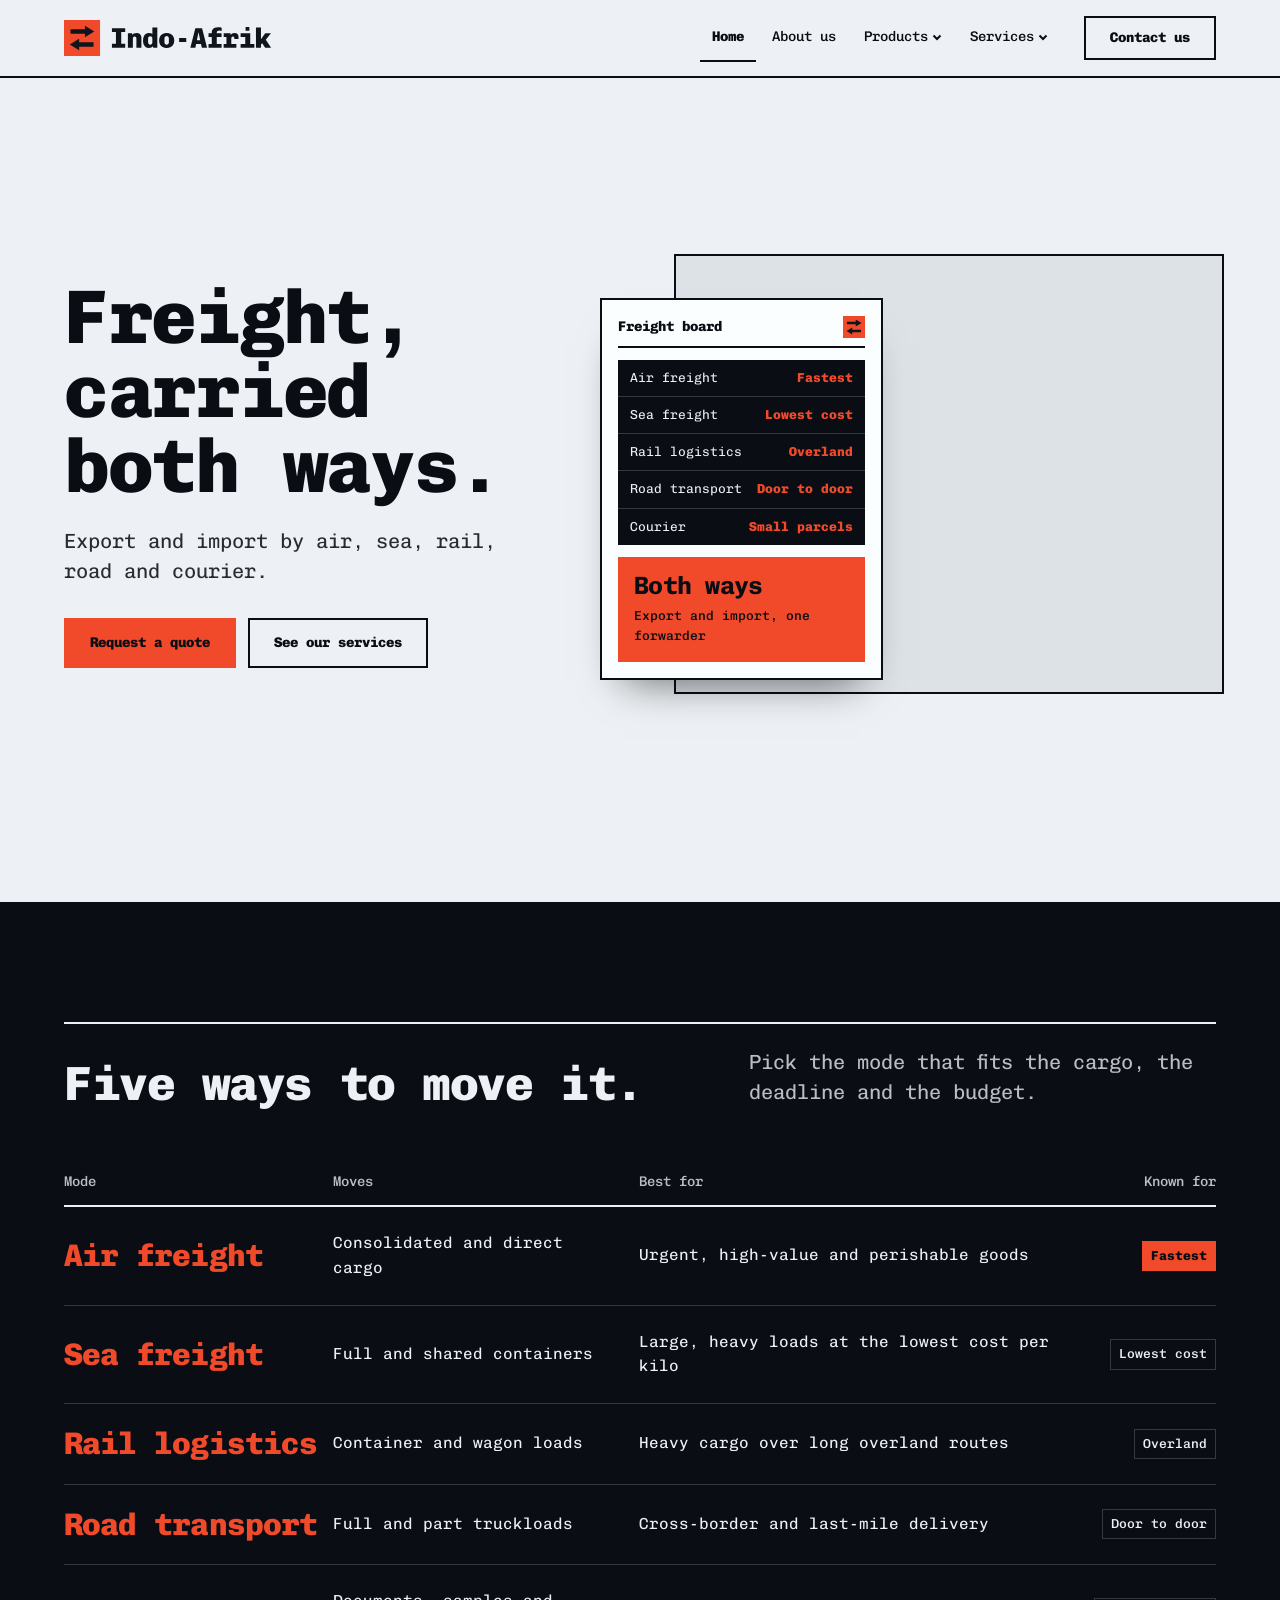
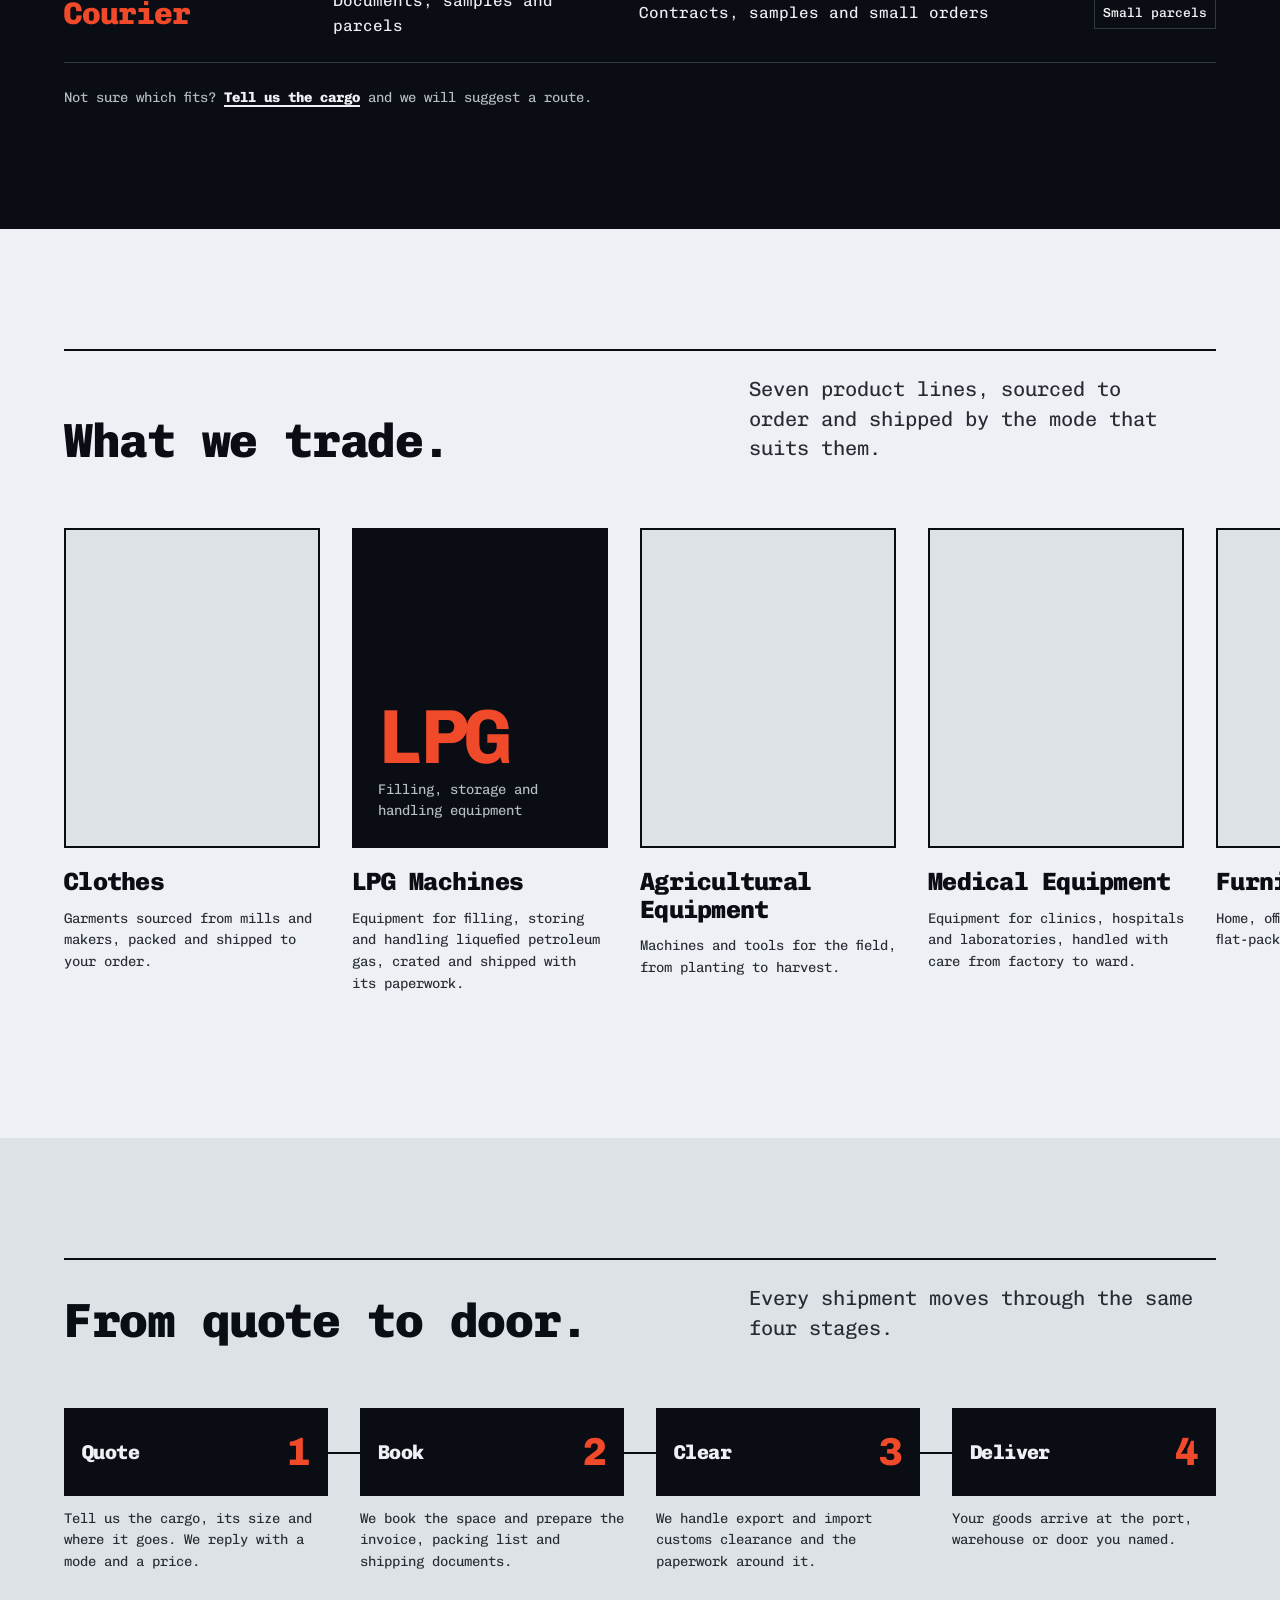
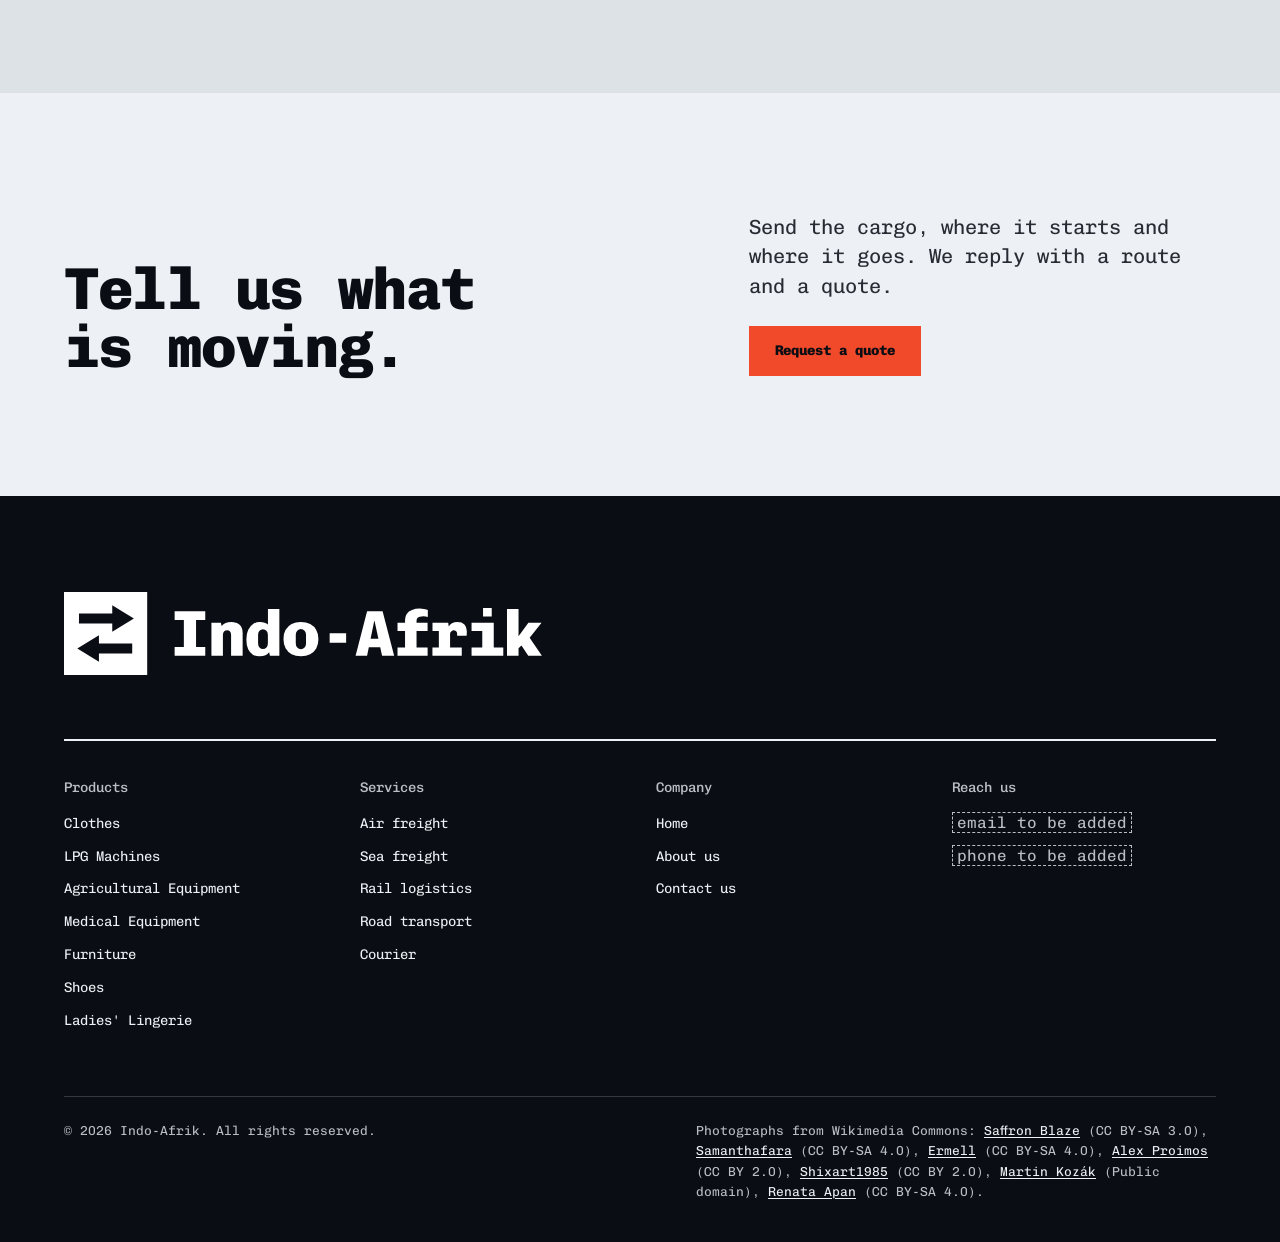
==== index.html @ d50d2adb "Build Indo-Afrik export, import and logistics website and logo set Static five-page site (Home, Abou" ====
<!doctype html>
<html lang="en">
<head>
<meta charset="utf-8">
<meta name="viewport" content="width=device-width, initial-scale=1">
<title>Indo-Afrik | Export, import and freight logistics</title>
<meta name="description" content="Indo-Afrik handles export and import logistics by air, sea, rail, road and courier, and trades clothes, LPG machines, agricultural and medical equipment, furniture, shoes and lingerie.">
<meta name="theme-color" content="#F04A2A">
<meta property="og:title" content="Indo-Afrik | Export, import and freight logistics">
<meta property="og:description" content="Indo-Afrik handles export and import logistics by air, sea, rail, road and courier, and trades clothes, LPG machines, agricultural and medical equipment, furniture, shoes and lingerie.">
<meta property="og:image" content="assets/brand/png/logo-stacked-dark.png">
<link rel="icon" href="favicon.ico" sizes="48x48">
<link rel="icon" href="assets/brand/icon.svg" type="image/svg+xml">
<link rel="apple-touch-icon" href="assets/brand/png/apple-touch-icon.png">
<link rel="manifest" href="site.webmanifest">
<link rel="preconnect" href="https://fonts.googleapis.com">
<link rel="preconnect" href="https://fonts.gstatic.com" crossorigin>
<link href="https://fonts.googleapis.com/css2?family=Chivo+Mono:wght@400;500;800&display=swap" rel="stylesheet">
<link rel="stylesheet" href="assets/css/site.css">
<script>document.documentElement.classList.add('js');</script>
</head>
<body>
<a class="skip" href="#main">Skip to content</a>
<header class="site-header">
  <div class="container">
    <a class="brand" href="index.html" aria-label="Indo-Afrik home"><img src="assets/brand/logo-primary.svg" width="350" height="61" alt="Indo-Afrik"></a>
    <nav class="nav" aria-label="Main">
      <ul class="nav__list">
        <li class="nav__item"><a class="nav__link" href="index.html" aria-current="page">Home</a></li>
        <li class="nav__item"><a class="nav__link" href="about.html">About us</a></li>
        <li class="nav__item"><a class="nav__link" href="products.html">Products<svg class="nav__caret" viewBox="0 0 10 10" aria-hidden="true"><path d="M1.5 3.5 5 7l3.5-3.5" fill="none" stroke="currentColor" stroke-width="2"/></svg></a><ul class="nav__sub" aria-label="Products"><li><a href="products.html#clothes">Clothes</a></li><li><a href="products.html#lpg-machines">LPG Machines</a></li><li><a href="products.html#agricultural-equipment">Agricultural Equipment</a></li><li><a href="products.html#medical-equipment">Medical Equipment</a></li><li><a href="products.html#furniture">Furniture</a></li><li><a href="products.html#shoes">Shoes</a></li><li><a href="products.html#ladies-lingerie">Ladies' Lingerie</a></li></ul></li>
        <li class="nav__item"><a class="nav__link" href="services.html">Services<svg class="nav__caret" viewBox="0 0 10 10" aria-hidden="true"><path d="M1.5 3.5 5 7l3.5-3.5" fill="none" stroke="currentColor" stroke-width="2"/></svg></a><ul class="nav__sub" aria-label="Services"><li><a href="services.html#air-freight">Air freight</a></li><li><a href="services.html#sea-freight">Sea freight</a></li><li><a href="services.html#rail-logistics">Rail logistics</a></li><li><a href="services.html#road-transport">Road transport</a></li><li><a href="services.html#courier">Courier</a></li></ul></li>
      </ul>
      <a class="btn" href="contact.html">Contact us</a>
    </nav>
    <details class="menu">
      <summary>Menu</summary>
      <nav class="menu__panel" aria-label="Main, mobile">
        <ul>
          <li><a href="index.html">Home</a></li>
          <li><a href="about.html">About us</a></li>
          <li><a href="products.html">Products</a><ul><li><a href="products.html#clothes">Clothes</a></li><li><a href="products.html#lpg-machines">LPG Machines</a></li><li><a href="products.html#agricultural-equipment">Agricultural Equipment</a></li><li><a href="products.html#medical-equipment">Medical Equipment</a></li><li><a href="products.html#furniture">Furniture</a></li><li><a href="products.html#shoes">Shoes</a></li><li><a href="products.html#ladies-lingerie">Ladies' Lingerie</a></li></ul></li>
          <li><a href="services.html">Services</a><ul><li><a href="services.html#air-freight">Air freight</a></li><li><a href="services.html#sea-freight">Sea freight</a></li><li><a href="services.html#rail-logistics">Rail logistics</a></li><li><a href="services.html#road-transport">Road transport</a></li><li><a href="services.html#courier">Courier</a></li></ul></li>
        </ul>
        <a class="btn btn--primary" href="contact.html">Contact us</a>
      </nav>
    </details>
  </div>
</header>
<main id="main">
<section class="hero">
  <div class="container hero__grid">
    <div class="hero__text">
      <h1>Freight, carried both ways.</h1>
      <p class="lead">Export and import by air, sea, rail, road and courier.</p>
      <div class="actions"><a class="btn btn--primary" href="contact.html">Request a quote</a><a class="btn" href="services.html">See our services</a></div>
    </div>
    <div class="stage">
      <figure class="frame frame--hero" data-slot="hero" data-alt="brick dock warehouses and moored ships reflected in still water at blue dusk"><img src="https://upload.wikimedia.org/wikipedia/commons/thumb/7/71/Gloucester_Docks_at_Night.jpeg/1280px-Gloucester_Docks_at_Night.jpeg" srcset="https://upload.wikimedia.org/wikipedia/commons/thumb/7/71/Gloucester_Docks_at_Night.jpeg/960px-Gloucester_Docks_at_Night.jpeg 960w, https://upload.wikimedia.org/wikipedia/commons/thumb/7/71/Gloucester_Docks_at_Night.jpeg/1280px-Gloucester_Docks_at_Night.jpeg 1280w, https://upload.wikimedia.org/wikipedia/commons/thumb/7/71/Gloucester_Docks_at_Night.jpeg/1920px-Gloucester_Docks_at_Night.jpeg 1920w" sizes="(min-width: 60rem) 50vw, 100vw" width="4208" height="2243" alt="brick dock warehouses and moored ships reflected in still water at blue dusk" fetchpriority="high" decoding="async"></figure>
      <aside class="board" aria-label="Freight board">
        <div class="board__title"><span>Freight board</span><img src="assets/brand/mark.svg" width="22" height="22" alt=""></div>
        <ul class="board__rows"><li><span>Air freight</span><b>Fastest</b></li><li><span>Sea freight</span><b>Lowest cost</b></li><li><span>Rail logistics</span><b>Overland</b></li><li><span>Road transport</span><b>Door to door</b></li><li><span>Courier</span><b>Small parcels</b></li></ul>
        <div class="board__plate"><strong>Both ways</strong><span>Export and import, one forwarder</span></div>
      </aside>
    </div>
  </div>
</section>

<section class="section band--ink on-ink" aria-labelledby="modes-head">
  <div class="container">
    <div class="head"><h2 id="modes-head">Five ways to move it.</h2><p class="lead">Pick the mode that fits the cargo, the deadline and the budget.</p></div>
    <table class="departures" aria-labelledby="modes-head">
      <thead><tr><th scope="col">Mode</th><th scope="col">Moves</th><th scope="col">Best for</th><th scope="col">Known for</th></tr></thead>
      <tbody><tr><td class="mode"><a href="services.html#air-freight">Air freight</a></td><td>Consolidated and direct cargo</td><td>Urgent, high-value and perishable goods</td><td><span class="tag tag--hot">Fastest</span></td></tr><tr><td class="mode"><a href="services.html#sea-freight">Sea freight</a></td><td>Full and shared containers</td><td>Large, heavy loads at the lowest cost per kilo</td><td><span class="tag">Lowest cost</span></td></tr><tr><td class="mode"><a href="services.html#rail-logistics">Rail logistics</a></td><td>Container and wagon loads</td><td>Heavy cargo over long overland routes</td><td><span class="tag">Overland</span></td></tr><tr><td class="mode"><a href="services.html#road-transport">Road transport</a></td><td>Full and part truckloads</td><td>Cross-border and last-mile delivery</td><td><span class="tag">Door to door</span></td></tr><tr><td class="mode"><a href="services.html#courier">Courier</a></td><td>Documents, samples and parcels</td><td>Contracts, samples and small orders</td><td><span class="tag">Small parcels</span></td></tr></tbody>
    </table>
    <p class="board-note">Not sure which fits? <a class="link" href="contact.html">Tell us the cargo</a> and we will suggest a route.</p>
  </div>
</section>

<section class="section" aria-labelledby="products-head">
  <div class="container">
    <div class="head"><h2 id="products-head">What we trade.</h2><p class="lead">Seven product lines, sourced to order and shipped by the mode that suits them.</p></div>
  </div>
  <div class="rail-wrap"><ul class="rail" tabindex="0" aria-label="Product lines"><li><a class="tile" href="products.html#clothes"><figure class="frame" data-slot="clothes" data-alt="rolls of handwoven striped and checked cotton stacked side by side, close up"><img src="https://upload.wikimedia.org/wikipedia/commons/thumb/6/62/Cloth-roll.jpg/1280px-Cloth-roll.jpg" srcset="https://upload.wikimedia.org/wikipedia/commons/thumb/6/62/Cloth-roll.jpg/960px-Cloth-roll.jpg 960w, https://upload.wikimedia.org/wikipedia/commons/thumb/6/62/Cloth-roll.jpg/1280px-Cloth-roll.jpg 1280w, https://upload.wikimedia.org/wikipedia/commons/thumb/6/62/Cloth-roll.jpg/1920px-Cloth-roll.jpg 1920w" sizes="(min-width: 60rem) 22vw, 78vw" width="4032" height="3024" alt="rolls of handwoven striped and checked cotton stacked side by side, close up" style="object-position: 45% 55%" loading="lazy" decoding="async"></figure><h3>Clothes</h3><p>Garments sourced from mills and makers, packed and shipped to your order.</p></a></li><li><a class="tile" href="products.html#lpg-machines"><figure class="frame"><div class="sign"><b>LPG</b><span>Filling, storage and handling equipment</span></div></figure><h3>LPG Machines</h3><p>Equipment for filling, storing and handling liquefied petroleum gas, crated and shipped with its paperwork.</p></a></li><li><a class="tile" href="products.html#agricultural-equipment"><figure class="frame" data-slot="agri" data-alt="combine harvester unloading grain into a tractor trailer in a cloud of dust"><img src="https://upload.wikimedia.org/wikipedia/commons/thumb/b/b7/Fr%C3%A4nkische_Schweiz_Getreideernte-20210821-RM-154445.jpg/1280px-Fr%C3%A4nkische_Schweiz_Getreideernte-20210821-RM-154445.jpg" srcset="https://upload.wikimedia.org/wikipedia/commons/thumb/b/b7/Fr%C3%A4nkische_Schweiz_Getreideernte-20210821-RM-154445.jpg/960px-Fr%C3%A4nkische_Schweiz_Getreideernte-20210821-RM-154445.jpg 960w, https://upload.wikimedia.org/wikipedia/commons/thumb/b/b7/Fr%C3%A4nkische_Schweiz_Getreideernte-20210821-RM-154445.jpg/1280px-Fr%C3%A4nkische_Schweiz_Getreideernte-20210821-RM-154445.jpg 1280w, https://upload.wikimedia.org/wikipedia/commons/thumb/b/b7/Fr%C3%A4nkische_Schweiz_Getreideernte-20210821-RM-154445.jpg/1920px-Fr%C3%A4nkische_Schweiz_Getreideernte-20210821-RM-154445.jpg 1920w" sizes="(min-width: 60rem) 22vw, 78vw" width="5184" height="3888" alt="combine harvester unloading grain into a tractor trailer in a cloud of dust" style="object-position: 55% 55%" loading="lazy" decoding="async"></figure><h3>Agricultural Equipment</h3><p>Machines and tools for the field, from planting to harvest.</p></a></li><li><a class="tile" href="products.html#medical-equipment"><figure class="frame" data-slot="medical" data-alt="a doctor&#x27;s hands in a white coat folding a stethoscope in front of the chest"><img src="https://upload.wikimedia.org/wikipedia/commons/thumb/7/75/The_Stethoscope%2C_Peru.jpg/1280px-The_Stethoscope%2C_Peru.jpg" srcset="https://upload.wikimedia.org/wikipedia/commons/thumb/7/75/The_Stethoscope%2C_Peru.jpg/960px-The_Stethoscope%2C_Peru.jpg 960w, https://upload.wikimedia.org/wikipedia/commons/thumb/7/75/The_Stethoscope%2C_Peru.jpg/1280px-The_Stethoscope%2C_Peru.jpg 1280w, https://upload.wikimedia.org/wikipedia/commons/thumb/7/75/The_Stethoscope%2C_Peru.jpg/1920px-The_Stethoscope%2C_Peru.jpg 1920w" sizes="(min-width: 60rem) 22vw, 78vw" width="4113" height="2742" alt="a doctor&#x27;s hands in a white coat folding a stethoscope in front of the chest" loading="lazy" decoding="async"></figure><h3>Medical Equipment</h3><p>Equipment for clinics, hospitals and laboratories, handled with care from factory to ward.</p></a></li><li><a class="tile" href="products.html#furniture"><figure class="frame" data-slot="furniture" data-alt="wooden chairs mid restoration stacked on benches in a furniture workshop"><img src="https://upload.wikimedia.org/wikipedia/commons/thumb/a/ab/Wooden_chairs_in_workshop_awaiting_restoration_and_repair_in_a_rustic_setting.jpg/1280px-Wooden_chairs_in_workshop_awaiting_restoration_and_repair_in_a_rustic_setting.jpg" srcset="https://upload.wikimedia.org/wikipedia/commons/thumb/a/ab/Wooden_chairs_in_workshop_awaiting_restoration_and_repair_in_a_rustic_setting.jpg/960px-Wooden_chairs_in_workshop_awaiting_restoration_and_repair_in_a_rustic_setting.jpg 960w, https://upload.wikimedia.org/wikipedia/commons/thumb/a/ab/Wooden_chairs_in_workshop_awaiting_restoration_and_repair_in_a_rustic_setting.jpg/1280px-Wooden_chairs_in_workshop_awaiting_restoration_and_repair_in_a_rustic_setting.jpg 1280w, https://upload.wikimedia.org/wikipedia/commons/thumb/a/ab/Wooden_chairs_in_workshop_awaiting_restoration_and_repair_in_a_rustic_setting.jpg/1920px-Wooden_chairs_in_workshop_awaiting_restoration_and_repair_in_a_rustic_setting.jpg 1920w" sizes="(min-width: 60rem) 22vw, 78vw" width="4016" height="6016" alt="wooden chairs mid restoration stacked on benches in a furniture workshop" loading="lazy" decoding="async"></figure><h3>Furniture</h3><p>Home, office and hotel furniture, flat-packed or fully assembled.</p></a></li><li><a class="tile" href="products.html#shoes"><figure class="frame" data-slot="shoes" data-alt="a pair of black leather lace up shoes on white"><img src="https://upload.wikimedia.org/wikipedia/commons/thumb/d/d3/Mens%27_ballroom_shoes%2C_Eurodance_CZ.jpg/1280px-Mens%27_ballroom_shoes%2C_Eurodance_CZ.jpg" srcset="https://upload.wikimedia.org/wikipedia/commons/thumb/d/d3/Mens%27_ballroom_shoes%2C_Eurodance_CZ.jpg/960px-Mens%27_ballroom_shoes%2C_Eurodance_CZ.jpg 960w, https://upload.wikimedia.org/wikipedia/commons/thumb/d/d3/Mens%27_ballroom_shoes%2C_Eurodance_CZ.jpg/1280px-Mens%27_ballroom_shoes%2C_Eurodance_CZ.jpg 1280w, https://upload.wikimedia.org/wikipedia/commons/thumb/d/d3/Mens%27_ballroom_shoes%2C_Eurodance_CZ.jpg/1920px-Mens%27_ballroom_shoes%2C_Eurodance_CZ.jpg 1920w" sizes="(min-width: 60rem) 22vw, 78vw" width="3070" height="2046" alt="a pair of black leather lace up shoes on white" loading="lazy" decoding="async"></figure><h3>Shoes</h3><p>Footwear for every season, in bulk runs and mixed sizes.</p></a></li><li><a class="tile" href="products.html#ladies-lingerie"><figure class="frame" data-slot="lingerie" data-alt="elderly hands working bobbins over a lace pillow, close up"><img src="https://upload.wikimedia.org/wikipedia/commons/thumb/b/b5/Working_hands._Bizzilla%2C_or_traditional_maltese_lace-making.jpg/1280px-Working_hands._Bizzilla%2C_or_traditional_maltese_lace-making.jpg" srcset="https://upload.wikimedia.org/wikipedia/commons/thumb/b/b5/Working_hands._Bizzilla%2C_or_traditional_maltese_lace-making.jpg/960px-Working_hands._Bizzilla%2C_or_traditional_maltese_lace-making.jpg 960w, https://upload.wikimedia.org/wikipedia/commons/thumb/b/b5/Working_hands._Bizzilla%2C_or_traditional_maltese_lace-making.jpg/1280px-Working_hands._Bizzilla%2C_or_traditional_maltese_lace-making.jpg 1280w, https://upload.wikimedia.org/wikipedia/commons/thumb/b/b5/Working_hands._Bizzilla%2C_or_traditional_maltese_lace-making.jpg/1920px-Working_hands._Bizzilla%2C_or_traditional_maltese_lace-making.jpg 1920w" sizes="(min-width: 60rem) 22vw, 78vw" width="2640" height="2793" alt="elderly hands working bobbins over a lace pillow, close up" loading="lazy" decoding="async"></figure><h3>Ladies' Lingerie</h3><p>Intimate wear and nightwear, packed to keep every piece clean and in shape.</p></a></li></ul></div>
</section>

<section class="section band--paper-2" aria-labelledby="route-head">
  <div class="container">
    <div class="head"><h2 id="route-head">From quote to door.</h2><p class="lead">Every shipment moves through the same four stages.</p></div>
    <ol class="route">
      <li><div class="plate"><h3>Quote</h3></div><p>Tell us the cargo, its size and where it goes. We reply with a mode and a price.</p></li>
      <li><div class="plate"><h3>Book</h3></div><p>We book the space and prepare the invoice, packing list and shipping documents.</p></li>
      <li><div class="plate"><h3>Clear</h3></div><p>We handle export and import customs clearance and the paperwork around it.</p></li>
      <li><div class="plate"><h3>Deliver</h3></div><p>Your goods arrive at the port, warehouse or door you named.</p></li>
    </ol>
  </div>
</section>

<section class="section" aria-labelledby="close-head">
  <div class="container close">
    <h2 id="close-head">Tell us what is moving.</h2>
    <div class="close__side">
      <p class="lead">Send the cargo, where it starts and where it goes. We reply with a route and a quote.</p>
      <div class="actions"><a class="btn btn--primary" href="contact.html">Request a quote</a></div>
    </div>
  </div>
</section>
</main>
<footer class="site-footer on-ink">
  <div class="container">
    <a class="mast" href="index.html" aria-label="Indo-Afrik home"><img src="assets/brand/logo-mono-white.svg" width="350" height="61" alt="Indo-Afrik"></a>
    <div class="footer__grid">
      <div><h2>Products</h2><ul><li><a href="products.html#clothes">Clothes</a></li><li><a href="products.html#lpg-machines">LPG Machines</a></li><li><a href="products.html#agricultural-equipment">Agricultural Equipment</a></li><li><a href="products.html#medical-equipment">Medical Equipment</a></li><li><a href="products.html#furniture">Furniture</a></li><li><a href="products.html#shoes">Shoes</a></li><li><a href="products.html#ladies-lingerie">Ladies' Lingerie</a></li></ul></div>
      <div><h2>Services</h2><ul><li><a href="services.html#air-freight">Air freight</a></li><li><a href="services.html#sea-freight">Sea freight</a></li><li><a href="services.html#rail-logistics">Rail logistics</a></li><li><a href="services.html#road-transport">Road transport</a></li><li><a href="services.html#courier">Courier</a></li></ul></div>
      <div><h2>Company</h2><ul><li><a href="index.html">Home</a></li><li><a href="about.html">About us</a></li><li><a href="contact.html">Contact us</a></li></ul></div>
      <div><h2>Reach us</h2><ul><li><span class="fill" data-fill="email">email to be added</span></li><li><span class="fill" data-fill="phone">phone to be added</span></li></ul></div>
    </div>
    <div class="footer__legal">
      <p>&copy; <span data-year>2026</span> Indo-Afrik. All rights reserved.</p>
      <p>Photographs from Wikimedia Commons: <a href="https://commons.wikimedia.org/wiki/File:Gloucester_Docks_at_Night.jpeg">Saffron Blaze</a> (CC BY-SA 3.0), <a href="https://commons.wikimedia.org/wiki/File:Cloth-roll.jpg">Samanthafara</a> (CC BY-SA 4.0), <a href="https://commons.wikimedia.org/wiki/File:Fr%C3%A4nkische_Schweiz_Getreideernte-20210821-RM-154445.jpg">Ermell</a> (CC BY-SA 4.0), <a href="https://commons.wikimedia.org/wiki/File:The_Stethoscope,_Peru.jpg">Alex Proimos</a> (CC BY 2.0), <a href="https://commons.wikimedia.org/wiki/File:Wooden_chairs_in_workshop_awaiting_restoration_and_repair_in_a_rustic_setting.jpg">Shixart1985</a> (CC BY 2.0), <a href="https://commons.wikimedia.org/wiki/File:Mens%27_ballroom_shoes,_Eurodance_CZ.jpg">Martin Kozák</a> (Public domain), <a href="https://commons.wikimedia.org/wiki/File:Working_hands._Bizzilla,_or_traditional_maltese_lace-making.jpg">Renata Apan</a> (CC BY-SA 4.0).</p>
    </div>
  </div>
</footer>
<script src="assets/js/site.js" defer></script>
</body>
</html>
---- assets/css/site.css ----
/* Hallmark · shape: Catalogue over a Departure Board · genre: modern-minimal · theme: Wayfind (deal: manual, by fit: logistics, signage, departures) · job: hire (request a freight quote) · draw: manual
 * hero: Stage · nav: edge-aligned, the wordmark and four destinations with a filled Contact us · footer: mast, the white wordmark over the sitemap · imagery: photographs (library stand-ins) · signature: the freight board, five modes set like a departure board · wayfind: platform, cobalt swapped for brand orange #F04A2A
 * axes: light/mono/warm-signal · posture: committed · contrast: pass · fold: pass · v2.0.0 */
/* Hallmark · pre-emit critique: P3 H3 E2 S3 R3 V3 · weakest: E, no real figures or photographs yet; the board carries the page on facts the brief gives (the five modes, the seven product lines) and every photo is a slot the client's own replaces */
/* Hallmark · waive 64: mono is the material, Wayfind sets every glyph in Chivo Mono */
@import url("./tokens.css");
@import url("./base.css");

body { font-variant-numeric: tabular-nums; }
h1 { font-size: min(var(--text-display), 4.75rem); line-height: 0.98; }
h2, h3 { line-height: 0.98; }
h3 { line-height: 1.1; }
small, figcaption { font-size: var(--text-sm); font-weight: 500; color: var(--color-muted); }
main { display: block; }

/* skip link */
.skip { position: absolute; left: var(--space-md); top: calc(-1 * var(--space-3xl)); z-index: var(--z-toast); padding: var(--space-xs) var(--space-md); background: var(--color-ink); color: var(--color-paper); font-weight: 800; }
.skip:focus-visible { top: var(--space-md); }

/* buttons: square, 2px borders, Chivo Mono 800 */
.btn { display: inline-flex; align-items: center; justify-content: center; gap: var(--space-xs); min-height: 50px; padding: 0 var(--space-lg); border: var(--rule-bar) solid var(--color-ink); border-radius: 0; background: transparent; color: var(--color-ink); font: 800 var(--text-sm)/1 var(--font-body); white-space: nowrap; text-decoration: none; cursor: pointer; transition: background-color var(--dur-micro) steps(1), color var(--dur-micro) steps(1), transform var(--dur-micro) var(--ease-out); }
.btn:hover { background: var(--color-ink); color: var(--color-paper); }
.btn:active { transform: translateY(1px); }
.btn:focus-visible { outline: 2px solid var(--color-focus); outline-offset: 2px; }
.btn:disabled, .btn[aria-disabled="true"] { opacity: 0.55; cursor: not-allowed; transform: none; }
.btn[aria-busy="true"] { cursor: progress; }
.btn--primary { background: var(--color-accent); border-color: var(--color-accent); color: var(--color-accent-ink); }
.btn--primary:hover { background: var(--color-accent-hover); border-color: var(--color-accent-hover); color: var(--color-accent-ink); }
.on-ink .btn { border-color: var(--color-paper); color: var(--color-paper); }
.on-ink .btn:hover { background: var(--color-paper); color: var(--color-ink); }
.on-ink .btn--primary { border-color: var(--color-accent); color: var(--color-accent-ink); }
.on-ink .btn--primary:hover { background: var(--color-accent-hover); border-color: var(--color-accent-hover); color: var(--color-accent-ink); }
.on-ink { --color-focus: var(--color-accent); }
.actions { display: flex; flex-wrap: wrap; gap: var(--space-sm); }

/* text links */
.link { font-weight: 800; color: var(--color-ink); text-decoration: underline; text-decoration-thickness: 2px; text-underline-offset: 0.22em; transition: color var(--dur-micro) steps(1); }
.link:hover { color: var(--color-accent-text); }
.on-ink .link { color: var(--color-paper); }
.on-ink .link:hover { color: var(--color-accent); }

/* a fact the brief did not give */
.fill { padding: 0 0.25em; border: 1px dashed var(--color-muted); color: var(--color-muted); -webkit-box-decoration-break: clone; box-decoration-break: clone; }

/* ---------- header ---------- */
.site-header { position: sticky; top: 0; z-index: var(--z-sticky-nav); background: var(--color-paper); border-bottom: var(--rule-bar) solid var(--color-ink); }
.site-header .container { display: flex; align-items: center; justify-content: space-between; gap: var(--space-lg); min-height: 76px; }
.brand { display: inline-flex; flex-shrink: 0; }
.brand img { height: 36px; width: auto; }
.nav { display: flex; align-items: center; gap: var(--space-lg); }
.nav__list { display: flex; align-items: stretch; gap: var(--space-2xs); margin: 0; padding: 0; list-style: none; }
.nav__item { position: relative; display: flex; }
.nav__link { display: inline-flex; align-items: center; gap: var(--space-2xs); padding: var(--space-sm) var(--space-sm); font-size: var(--text-sm); font-weight: 500; text-decoration: none; border-bottom: var(--rule-bar) solid transparent; transition: border-color var(--dur-micro) steps(1); }
.nav__link:hover, .nav__link[aria-current="page"] { border-bottom-color: var(--color-ink); }
.nav__link[aria-current="page"] { font-weight: 800; }
.nav__caret { width: 10px; height: 10px; }
.nav__sub { position: absolute; top: 100%; left: 0; z-index: var(--z-dropdown); min-width: 17rem; margin: 0; padding: var(--space-xs) 0; list-style: none; background: var(--color-paper-3); border: var(--rule-bar) solid var(--color-ink); box-shadow: var(--shadow-card); opacity: 0; visibility: hidden; transform: translateY(4px); transition: opacity var(--dur-micro) steps(1), visibility var(--dur-micro) steps(1), transform var(--dur-micro) steps(1); }
.nav__item:hover > .nav__sub, .nav__item:focus-within > .nav__sub { opacity: 1; visibility: visible; transform: none; }
.nav__sub a { display: block; padding: var(--space-xs) var(--space-md); font-size: var(--text-sm); text-decoration: none; }
.nav__sub a:hover { background: var(--color-ink); color: var(--color-paper); }
.nav__sub a:focus-visible { outline-offset: -2px; }
.nav .btn { min-height: 44px; }

.menu { display: none; }
.menu > summary { list-style: none; display: inline-flex; align-items: center; min-height: 44px; padding: 0 var(--space-md); border: var(--rule-bar) solid var(--color-ink); font-weight: 800; font-size: var(--text-sm); cursor: pointer; }
.menu > summary::-webkit-details-marker { display: none; }
.menu[open] > summary { background: var(--color-ink); color: var(--color-paper); }
.menu > summary:focus-visible { outline: 2px solid var(--color-focus); outline-offset: 2px; }
.menu__panel { position: absolute; left: 0; right: 0; top: 100%; max-height: calc(100dvh - 76px); overflow-y: auto; background: var(--color-paper); border-bottom: var(--rule-bar) solid var(--color-ink); padding: var(--space-md) var(--gutter) var(--space-xl); }
.menu__panel ul { margin: 0; padding: 0; list-style: none; }
.menu__panel > ul > li { border-bottom: var(--rule-hair) solid var(--color-rule); }
.menu__panel a { display: block; padding: var(--space-sm) 0; text-decoration: none; font-weight: 800; }
.menu__panel li li a { padding: var(--space-2xs) 0 var(--space-2xs) var(--space-md); font-weight: 400; font-size: var(--text-sm); }
.menu__panel li ul { padding-bottom: var(--space-sm); }
.menu__panel .btn { margin-top: var(--space-lg); width: 100%; }

@media (max-width: 66rem) {
  .nav { display: none; }
  .menu { display: block; }
}

/* ---------- sections ---------- */
.section { padding-block: var(--section-gap-s); }
.section--tight { padding-block: var(--space-3xl); }
.band--ink { background: var(--color-ink); color: var(--color-paper); }
.band--paper-2 { background: var(--color-paper-2); }
.head { display: grid; grid-template-columns: minmax(0, 7fr) minmax(0, 5fr); gap: var(--space-md) var(--gap-columns); align-items: end; margin-bottom: var(--space-2xl); padding-top: var(--space-lg); border-top: var(--rule-bar) solid currentColor; }
.head .lead { color: var(--color-ink-2); }
.on-ink .head .lead { color: var(--color-rule); }
@media (max-width: 60rem) { .head { grid-template-columns: minmax(0, 1fr); } }

/* ---------- hero (Stage) ---------- */
.hero { padding-block: var(--space-2xl) var(--space-3xl); }
.hero__grid { display: grid; grid-template-columns: minmax(0, 5fr) minmax(0, 7fr); gap: var(--space-3xl); align-items: center; min-height: calc(100dvh - 76px - var(--space-2xl) - var(--space-3xl)); }
.hero__text { display: grid; gap: var(--space-lg); }
.hero__text .lead { color: var(--color-ink-2); }
.hero__text .actions { margin-top: var(--space-xs); }
.stage { position: relative; padding-left: 12%; }
.frame { position: relative; margin: 0; border: var(--rule-bar) solid var(--color-ink); background: var(--color-paper-2); }
.frame--hero { aspect-ratio: 5 / 4; min-height: 440px; }
.board { position: absolute; left: 0; top: 10%; z-index: var(--z-raised); width: min(19rem, 46%); padding: var(--space-md); background: var(--color-paper-3); border: var(--rule-bar) solid var(--color-ink); box-shadow: var(--shadow-card); }
.board__title { display: flex; justify-content: space-between; align-items: center; padding-bottom: var(--space-xs); border-bottom: var(--rule-bar) solid var(--color-ink); font-weight: 800; font-size: var(--text-sm); }
.board__rows { margin: var(--space-sm) 0 0; padding: 0; list-style: none; background: var(--color-ink); color: var(--color-paper); }
.board__rows li { display: flex; justify-content: space-between; gap: var(--space-sm); padding: var(--space-xs) var(--space-sm); border-bottom: var(--rule-hair) solid var(--color-ink-rule); font-size: var(--text-xs); }
.board__rows li:last-child { border-bottom: 0; }
.board__rows b { font-weight: 800; color: var(--color-accent-2); }
.board__plate { display: block; margin-top: var(--space-sm); padding: var(--space-md); background: var(--color-accent); color: var(--color-accent-ink); text-decoration: none; }
.board__plate strong { display: block; font-size: var(--text-xl); line-height: 1; letter-spacing: var(--tracking-display); }
.board__plate span { display: block; margin-top: var(--space-xs); font-size: var(--text-xs); font-weight: 500; }
.board__plate:hover { background: var(--color-accent-hover); }
@media (max-width: 60rem) {
  .hero__grid { grid-template-columns: minmax(0, 1fr); gap: var(--space-xl); min-height: 0; }
  .stage { padding-left: 0; }
  .frame--hero { min-height: 0; aspect-ratio: 4 / 3; }
  .board { position: relative; top: auto; width: auto; margin-top: calc(-1 * var(--space-2xl)); margin-inline: var(--space-md); }
}

/* ---------- banner hero for inner pages ---------- */
.banner { padding-block: var(--space-3xl) var(--space-2xl); border-bottom: var(--rule-bar) solid var(--color-ink); }
.banner__grid { display: grid; grid-template-columns: minmax(0, 7fr) minmax(0, 5fr); gap: var(--space-lg) var(--gap-columns); align-items: end; }
.banner .lead { color: var(--color-ink-2); }
.crumbs { margin: 0 0 var(--space-lg); padding: 0; list-style: none; display: flex; gap: var(--space-xs); font-size: var(--text-sm); color: var(--color-muted); }
.crumbs li + li::before { content: "/"; margin-right: var(--space-xs); }
@media (max-width: 60rem) { .banner__grid { grid-template-columns: minmax(0, 1fr); } }

/* chooser: square cells joined edge to edge */
.cells { display: flex; flex-wrap: wrap; margin: var(--space-xl) 0 0; padding: 0; list-style: none; }
.cells li { margin: 0 -2px -2px 0; }
.cells a { display: inline-flex; align-items: center; min-height: 48px; padding: 0 var(--space-md); border: var(--rule-bar) solid var(--color-ink); background: var(--color-paper-3); font-size: var(--text-sm); font-weight: 500; text-decoration: none; transition: background-color var(--dur-micro) steps(1), color var(--dur-micro) steps(1); }
.cells a:hover { background: var(--color-ink); color: var(--color-paper); }
.cells a:focus-visible { position: relative; z-index: var(--z-raised); }

/* ---------- departure board table ---------- */
.departures { width: 100%; border-collapse: collapse; }
.departures th { padding: 0 var(--space-md) var(--space-sm) 0; text-align: left; font-size: var(--text-sm); font-weight: 500; color: var(--color-rule); border-bottom: var(--rule-bar) solid var(--color-paper); }
.departures td { padding: var(--space-lg) var(--space-md) var(--space-lg) 0; border-bottom: var(--rule-hair) solid var(--color-ink-rule); vertical-align: middle; }
.departures .mode { font-size: var(--text-2xl); font-weight: 800; line-height: 1; letter-spacing: var(--tracking-display); color: var(--color-accent-2); white-space: nowrap; }
.departures .mode a { text-decoration: none; }
.departures .mode a:hover { text-decoration: underline; text-decoration-thickness: 2px; }
.departures td:last-child, .departures th:last-child { text-align: right; padding-right: 0; }
.departures .tag { display: inline-block; padding: var(--space-2xs) var(--space-xs); border: var(--rule-hair) solid var(--color-ink-rule); font-size: var(--text-xs); font-weight: 500; white-space: nowrap; }
.departures .tag--hot { background: var(--color-accent); border-color: var(--color-accent); color: var(--color-accent-ink); font-weight: 800; }
.board-note { margin-top: var(--space-lg); font-size: var(--text-sm); color: var(--color-rule); }
@media (max-width: 48rem) {
  .departures thead { position: absolute; width: 1px; height: 1px; overflow: hidden; clip-path: inset(50%); }
  .departures tr { display: grid; grid-template-columns: minmax(0, 1fr) auto; gap: var(--space-xs) var(--space-md); padding: var(--space-lg) 0; border-bottom: var(--rule-hair) solid var(--color-ink-rule); }
  .departures td { padding: 0; border: 0; }
  .departures td:nth-child(2), .departures td:nth-child(3) { grid-column: 1 / -1; }
  .departures td:last-child { grid-row: 1; grid-column: 2; }
  .departures .mode { font-size: var(--text-xl); }
}

/* ---------- product rail ---------- */
.rail { display: grid; grid-auto-flow: column; grid-auto-columns: minmax(16rem, 22%); gap: var(--gap-columns); margin: 0; padding: 0 0 var(--space-lg); list-style: none; overflow-x: auto; scroll-snap-type: x mandatory; scroll-padding-inline: var(--gutter); overscroll-behavior-x: contain; scrollbar-color: var(--color-ink) var(--color-paper-2); }
.rail > li { scroll-snap-align: start; }
.rail:focus-visible { outline: 2px solid var(--color-focus); outline-offset: 4px; }
.rail-wrap { max-width: var(--container); margin-inline: auto; padding-left: var(--gutter); }
.tile { display: grid; gap: var(--space-sm); text-decoration: none; }
.tile .frame { aspect-ratio: 4 / 5; }
.tile h3 { margin-top: var(--space-xs); font-size: var(--text-xl); }
.tile p { font-size: var(--text-sm); color: var(--color-ink-2); }
.tile:hover h3 { text-decoration: underline; text-decoration-thickness: 2px; text-underline-offset: 0.18em; }
.tile:focus-visible { outline-offset: 4px; }
.sign { position: absolute; inset: 0; display: grid; align-content: end; gap: var(--space-xs); padding: var(--space-lg); background: var(--color-ink); color: var(--color-paper); }
.sign b { font-size: clamp(3.5rem, 6vw, 5.5rem); line-height: 0.9; letter-spacing: var(--tracking-display); color: var(--color-accent-2); }
.sign span { font-size: var(--text-sm); color: var(--color-rule); }
@media (max-width: 40rem) { .rail { grid-auto-columns: 78%; } }

/* ---------- route as steps ---------- */
.route { position: relative; display: grid; grid-template-columns: repeat(4, minmax(0, 1fr)); gap: var(--gap-columns); margin: 0; padding: 0; list-style: none; counter-reset: step; }
.route::before { content: ""; position: absolute; left: 0; right: 0; top: 44px; border-top: var(--rule-bar) solid var(--color-ink); }
.route li { position: relative; display: grid; align-content: start; gap: var(--space-sm); counter-increment: step; }
.route .plate { display: flex; align-items: center; justify-content: space-between; min-height: 88px; padding: 0 var(--space-md); background: var(--color-ink); color: var(--color-paper); border: var(--rule-bar) solid var(--color-ink); }
.route .plate::after { content: counter(step); font-size: var(--text-3xl); font-weight: 800; line-height: 1; color: var(--color-accent-2); }
.route .plate h3 { font-size: var(--text-lg); }
.route p { font-size: var(--text-sm); color: var(--color-ink-2); }
@media (max-width: 60rem) {
  .route { grid-template-columns: minmax(0, 1fr); gap: var(--space-lg); }
  .route::before { display: none; }
}

/* ---------- close band ---------- */
.close { display: grid; grid-template-columns: minmax(0, 7fr) minmax(0, 5fr); gap: var(--space-xl) var(--gap-columns); align-items: end; }
.close h2 { font-size: var(--text-display-s); }
.close__side { display: grid; gap: var(--space-lg); }
.close__side p { color: var(--color-ink-2); }
@media (max-width: 60rem) { .close { grid-template-columns: minmax(0, 1fr); } }

/* ---------- catalogue entries (products, services) ---------- */
.entry { padding-block: var(--space-3xl); border-bottom: var(--rule-bar) solid var(--color-ink); scroll-margin-top: 76px; }
.entry:last-of-type { border-bottom: 0; }
.entry__grid { display: grid; grid-template-columns: minmax(0, 5fr) minmax(0, 7fr); gap: var(--space-2xl) var(--gap-columns); align-items: center; }
.entry__grid--wide { grid-template-columns: minmax(0, 6fr) minmax(0, 6fr); }
.entry .frame { aspect-ratio: 4 / 3; min-height: 360px; }
.entry__body { display: grid; gap: var(--space-lg); align-content: center; }
.entry__index { font-size: var(--text-sm); font-weight: 500; color: var(--color-muted); }
.entry__body .lead { color: var(--color-ink-2); }
.ticks { display: grid; grid-template-columns: repeat(2, minmax(0, 1fr)); gap: 0 var(--gap-columns); margin: 0; padding: 0; list-style: none; border-top: var(--rule-bar) solid var(--color-ink); }
.ticks li { display: flex; gap: var(--space-sm); padding: var(--space-sm) 0; border-bottom: var(--rule-hair) solid var(--color-rule); font-size: var(--text-sm); }
.ticks li::before { content: ""; flex: none; width: 10px; height: 10px; margin-top: 0.42em; background: var(--color-accent); }
@media (max-width: 60rem) {
  .entry__grid, .entry__grid--wide { grid-template-columns: minmax(0, 1fr); }
  .entry .frame { min-height: 0; }
}
@media (max-width: 40rem) { .ticks { grid-template-columns: minmax(0, 1fr); } }

/* ---------- about: statement and rows ---------- */
.statement { font-size: var(--text-display-s); font-weight: 800; line-height: 1.02; letter-spacing: var(--tracking-display); max-width: 26ch; text-wrap: balance; }
.rows { margin: 0; padding: 0; list-style: none; border-top: var(--rule-bar) solid var(--color-ink); }
.rows li { display: grid; grid-template-columns: minmax(0, 5fr) minmax(0, 7fr); gap: var(--space-sm) var(--gap-columns); padding: var(--space-xl) 0; border-bottom: var(--rule-hair) solid var(--color-rule); }
.rows h3 { font-size: var(--text-title); }
.rows p { color: var(--color-ink-2); }
@media (max-width: 60rem) { .rows li { grid-template-columns: minmax(0, 1fr); } }
.showcase .frame { aspect-ratio: 21 / 9; min-height: 420px; }
@media (max-width: 60rem) { .showcase .frame { aspect-ratio: 4 / 3; min-height: 0; } }

/* ---------- contact ---------- */
.contact { display: grid; grid-template-columns: minmax(0, 5fr) minmax(0, 7fr); gap: var(--space-2xl) var(--space-3xl); align-items: start; }
.facts { margin: 0; display: grid; border-top: var(--rule-bar) solid var(--color-ink); }
.facts div { display: grid; gap: var(--space-2xs); padding: var(--space-md) 0; border-bottom: var(--rule-hair) solid var(--color-rule); }
.facts dt { font-size: var(--text-sm); font-weight: 500; color: var(--color-muted); }
.facts dd { margin: 0; font-weight: 800; }
.form { display: grid; grid-template-columns: repeat(2, minmax(0, 1fr)); gap: var(--space-lg) var(--space-md); padding: var(--space-xl); background: var(--color-paper-3); border: var(--rule-bar) solid var(--color-ink); }
.field { display: grid; gap: var(--space-xs); align-content: start; }
.field--full { grid-column: 1 / -1; }
.field label { font-size: var(--text-sm); font-weight: 500; }
.field label .opt { color: var(--color-muted); }
.field input, .field select, .field textarea { width: 100%; min-height: 50px; padding: var(--space-sm) var(--space-md); border: var(--rule-bar) solid var(--color-ink); border-radius: 0; background: var(--color-paper-3); color: var(--color-ink); outline: 2px solid transparent; outline-offset: 2px; }
.field select { appearance: none; background-image: linear-gradient(45deg, transparent 50%, var(--color-ink) 50%), linear-gradient(135deg, var(--color-ink) 50%, transparent 50%); background-position: calc(100% - 22px) 50%, calc(100% - 16px) 50%; background-size: 6px 6px; background-repeat: no-repeat; padding-right: var(--space-2xl); }
.field textarea { min-height: 140px; resize: vertical; }
.field input:hover, .field select:hover, .field textarea:hover { background-color: var(--color-paper); }
.field input:focus-visible, .field select:focus-visible, .field textarea:focus-visible { outline-color: var(--color-focus); }
.field [aria-invalid] { border-color: var(--color-error); }
.field__error { min-height: 1lh; font-size: var(--text-sm); color: var(--color-error); }
.form__foot { grid-column: 1 / -1; display: flex; flex-wrap: wrap; align-items: center; gap: var(--space-md); }
.form__status { font-size: var(--text-sm); color: var(--color-ink-2); }
@media (max-width: 60rem) { .contact { grid-template-columns: minmax(0, 1fr); } }
@media (max-width: 40rem) { .form { grid-template-columns: minmax(0, 1fr); padding: var(--space-lg); } }

/* ---------- footer (mast) ---------- */
.site-footer { padding-block: var(--space-3xl) var(--space-xl); background: var(--color-ink); color: var(--color-paper); }
.site-footer .mast img { width: min(100%, 30rem); height: auto; }
.footer__grid { display: grid; grid-template-columns: repeat(4, minmax(0, 1fr)); gap: var(--space-xl) var(--gap-columns); margin-top: var(--space-2xl); padding-top: var(--space-xl); border-top: var(--rule-bar) solid var(--color-paper); }
.footer__grid h2 { margin-bottom: var(--space-md); font-size: var(--text-sm); font-weight: 500; letter-spacing: 0; color: var(--color-rule); }
.footer__grid ul { margin: 0; padding: 0; list-style: none; display: grid; gap: var(--space-xs); }
.footer__grid a { font-size: var(--text-sm); text-decoration: none; }
.footer__grid a:hover { text-decoration: underline; color: var(--color-accent); }
.footer__grid p { font-size: var(--text-sm); color: var(--color-rule); }
.footer__legal { display: flex; flex-wrap: wrap; justify-content: space-between; gap: var(--space-md); margin-top: var(--space-2xl); padding-top: var(--space-lg); border-top: var(--rule-hair) solid var(--color-ink-rule); font-size: var(--text-xs); color: var(--color-rule); }
.footer__legal a { color: var(--color-paper); }
.footer__legal a:hover { color: var(--color-accent); }
.site-footer .fill { color: var(--color-rule); border-color: var(--color-rule); }
@media (max-width: 60rem) { .footer__grid { grid-template-columns: repeat(2, minmax(0, 1fr)); } }
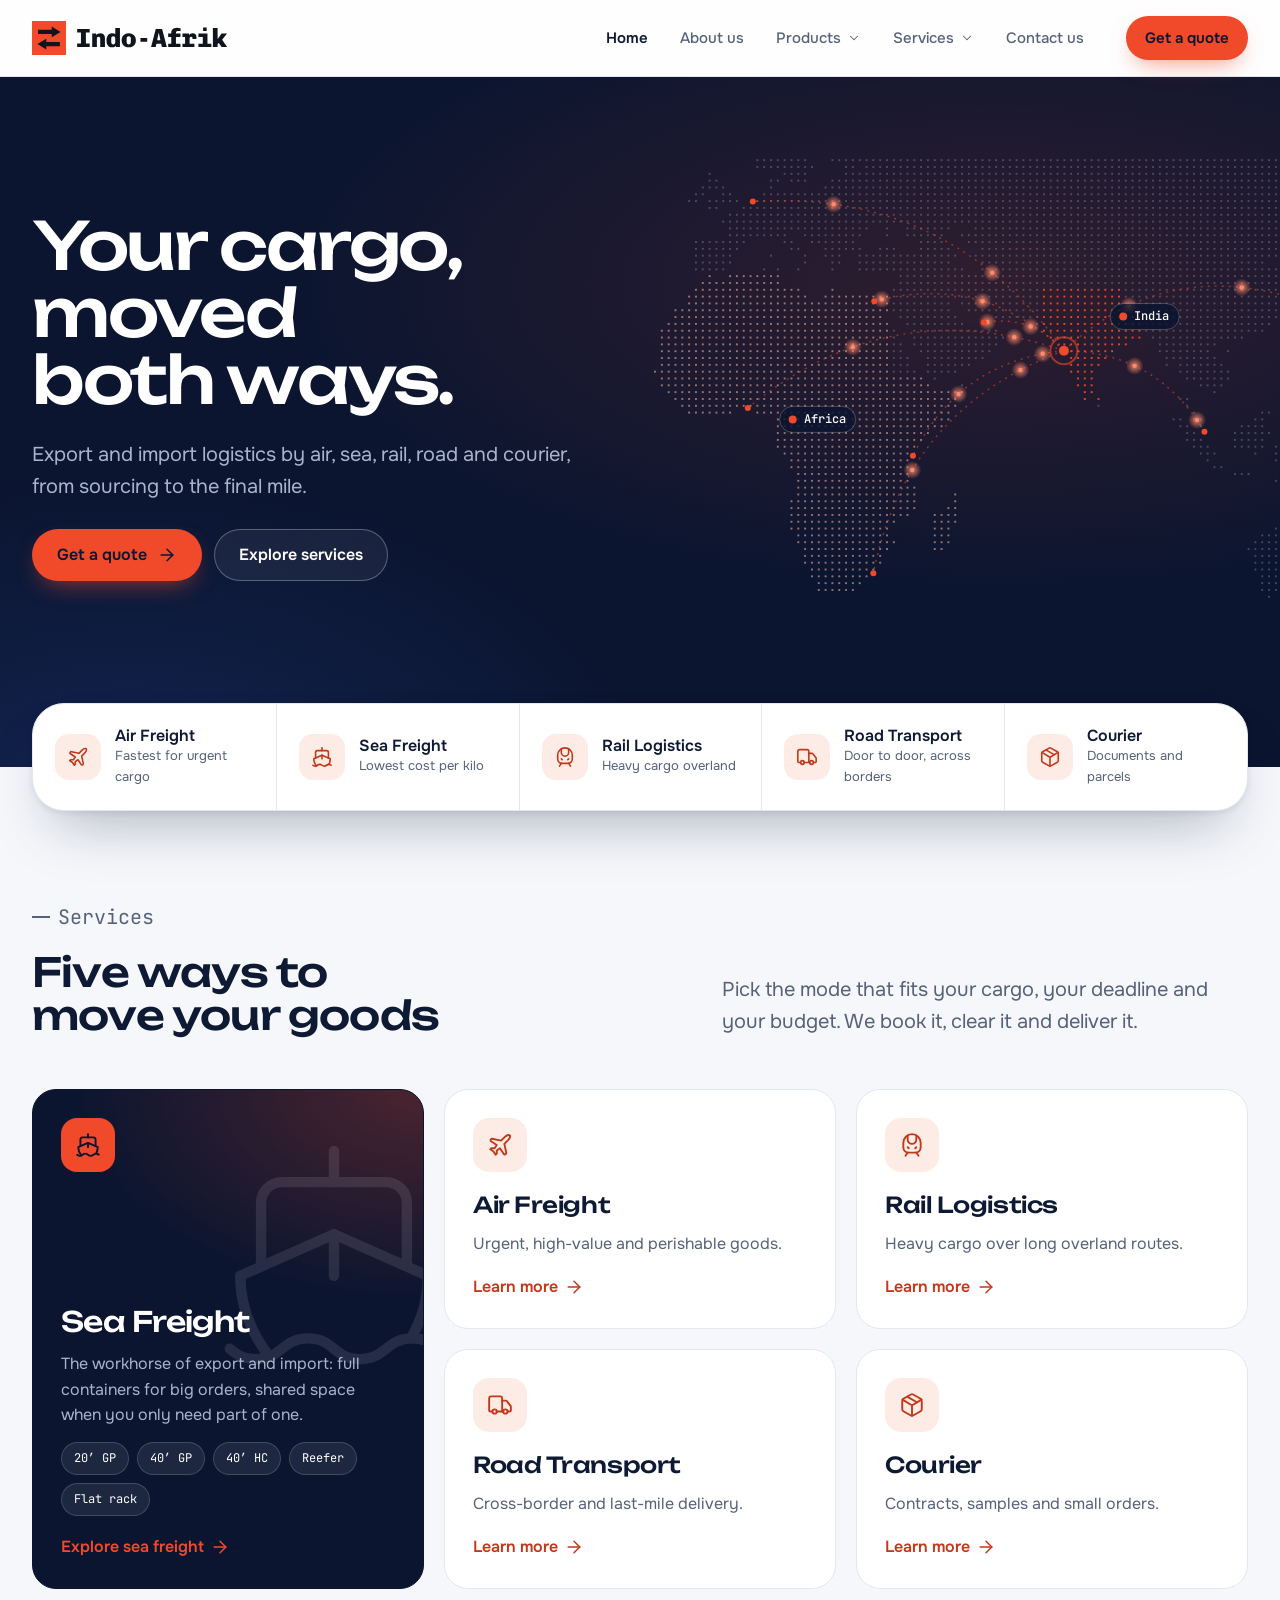
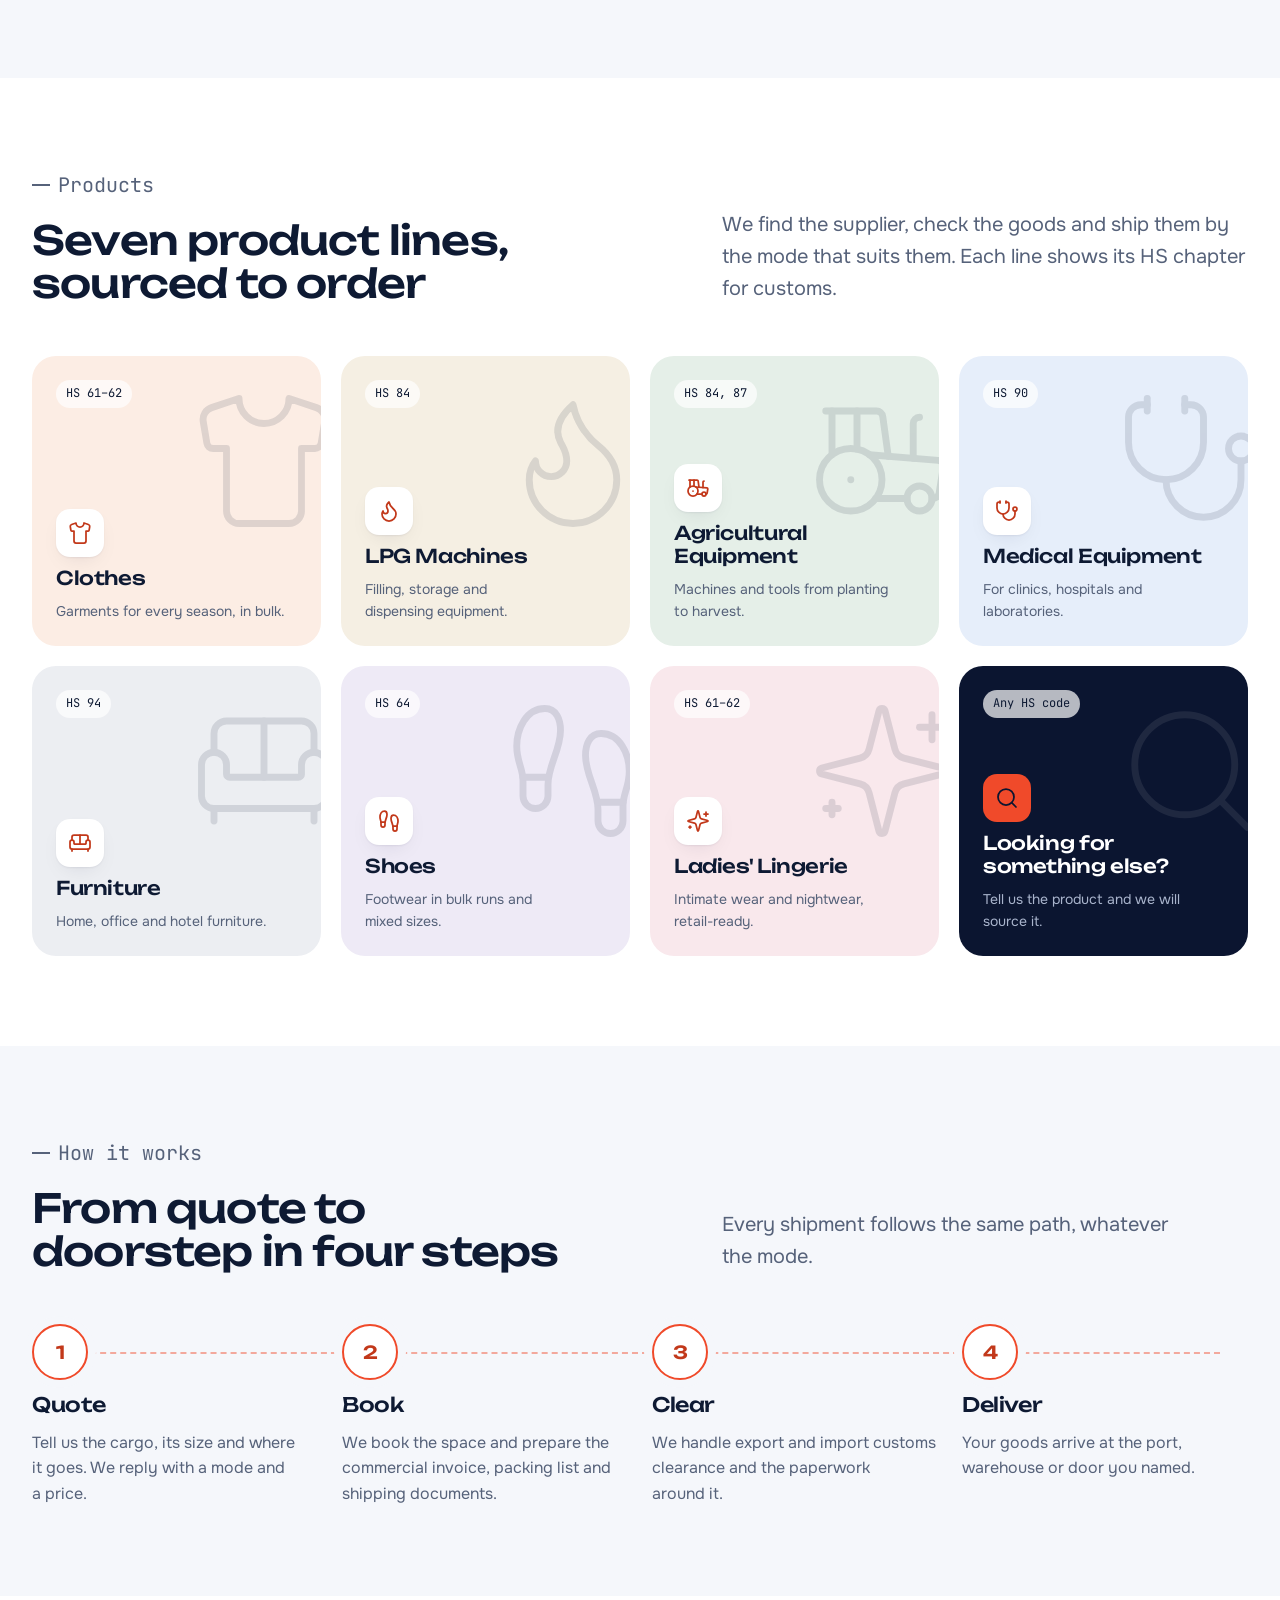
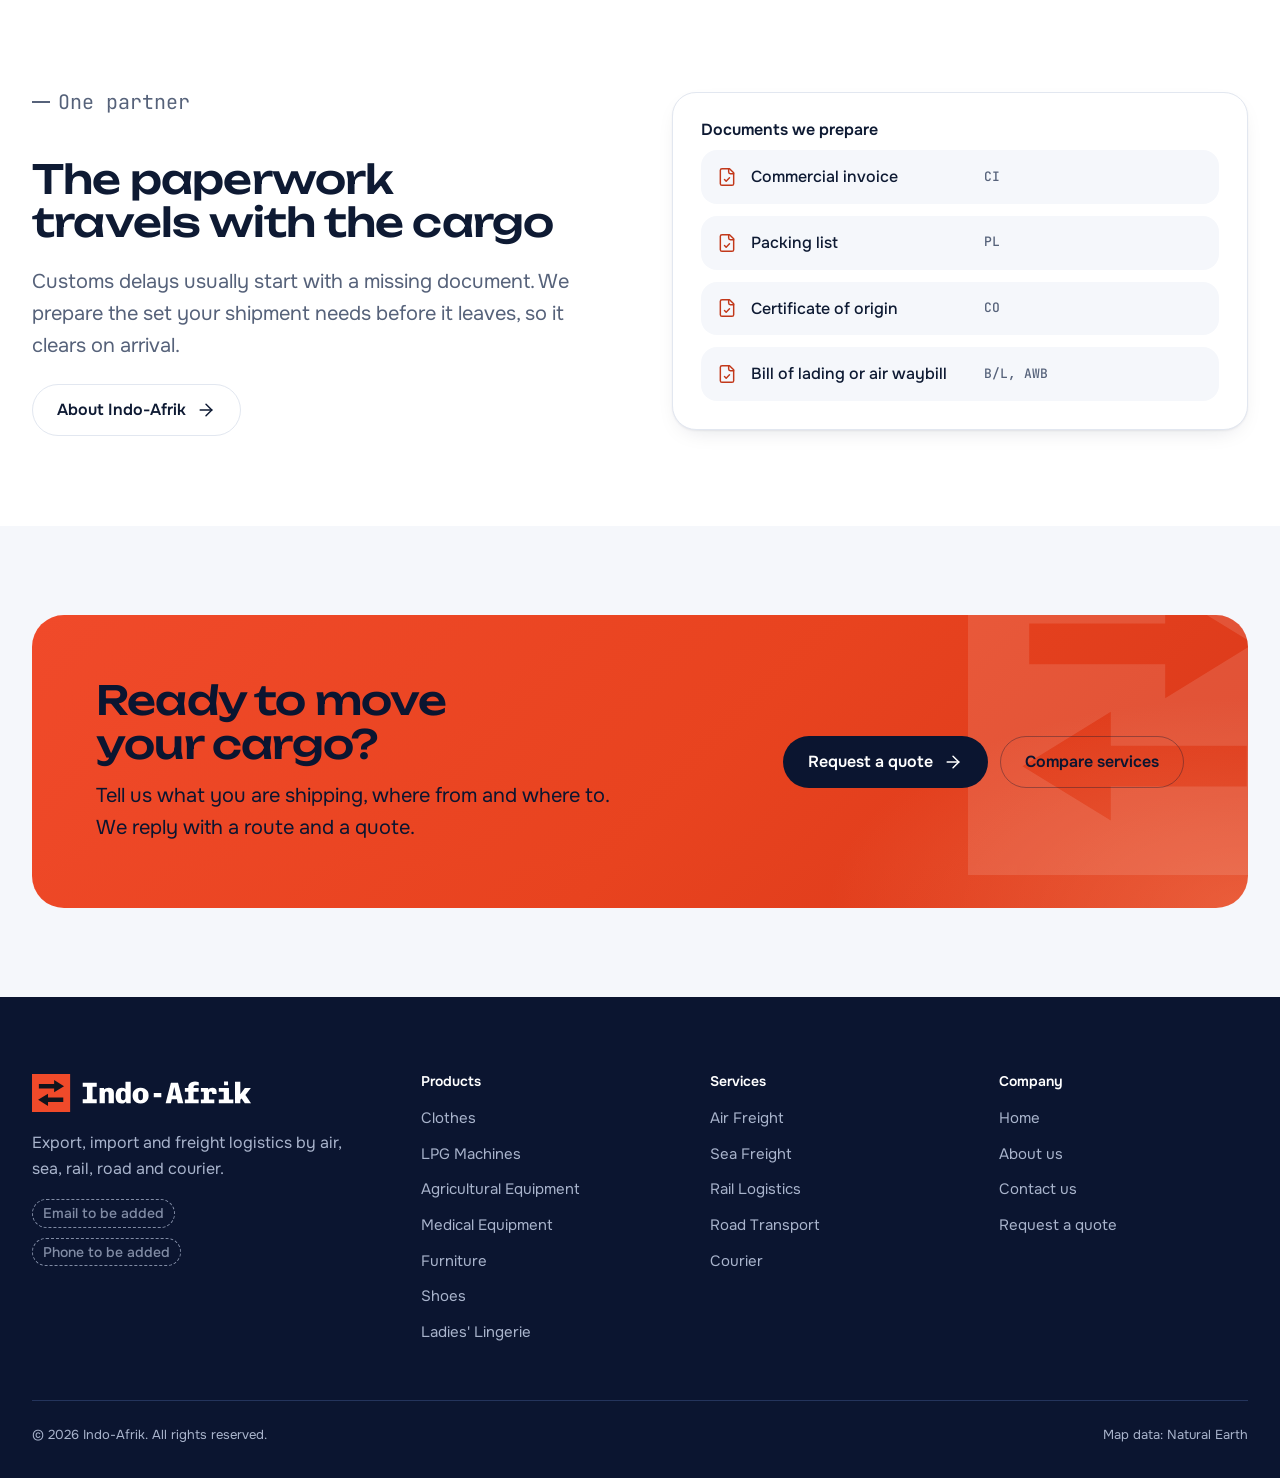
==== commit 18e83b4c: "Redesign the site with a custom modern look Replace the Hallmark Wayfind theme with a custom design:" ====
--- a/index.html
+++ b/index.html
@@ -2,11 +2,12 @@
 <html lang="en">
 <head>
 <meta charset="utf-8">
-<meta name="viewport" content="width=device-width, initial-scale=1">
-<title>Indo-Afrik | Export, import and freight logistics</title>
+<meta name="viewport" content="width=device-width, initial-scale=1, viewport-fit=cover">
+<title>Indo-Afrik | Export, Import and Freight Logistics</title>
+<meta name="claude:viewport-fit-sides" content="cover">
 <meta name="description" content="Indo-Afrik handles export and import logistics by air, sea, rail, road and courier, and trades clothes, LPG machines, agricultural and medical equipment, furniture, shoes and lingerie.">
-<meta name="theme-color" content="#F04A2A">
-<meta property="og:title" content="Indo-Afrik | Export, import and freight logistics">
+<meta name="theme-color" content="#0B1530">
+<meta property="og:title" content="Indo-Afrik | Export, Import and Freight Logistics">
 <meta property="og:description" content="Indo-Afrik handles export and import logistics by air, sea, rail, road and courier, and trades clothes, LPG machines, agricultural and medical equipment, furniture, shoes and lingerie.">
 <meta property="og:image" content="assets/brand/png/logo-stacked-dark.png">
 <link rel="icon" href="favicon.ico" sizes="48x48">
@@ -15,112 +16,200 @@
 <link rel="manifest" href="site.webmanifest">
 <link rel="preconnect" href="https://fonts.googleapis.com">
 <link rel="preconnect" href="https://fonts.gstatic.com" crossorigin>
-<link href="https://fonts.googleapis.com/css2?family=Chivo+Mono:wght@400;500;800&display=swap" rel="stylesheet">
-<link rel="stylesheet" href="assets/css/site.css">
-<script>document.documentElement.classList.add('js');</script>
+<link rel="stylesheet" href="https://fonts.googleapis.com/css2?family=JetBrains+Mono:wght@400;500&family=Onest:wght@400;500;600&family=Unbounded:wght@500;600&display=swap">
+<link rel="stylesheet" href="assets/css/style.css">
 </head>
 <body>
 <a class="skip" href="#main">Skip to content</a>
 <header class="site-header">
   <div class="container">
-    <a class="brand" href="index.html" aria-label="Indo-Afrik home"><img src="assets/brand/logo-primary.svg" width="350" height="61" alt="Indo-Afrik"></a>
+    <a class="brand" href="index.html" aria-label="Indo-Afrik home"><img src="assets/brand/logo-primary.svg" width="196" height="34" alt="Indo-Afrik"></a>
     <nav class="nav" aria-label="Main">
       <ul class="nav__list">
         <li class="nav__item"><a class="nav__link" href="index.html" aria-current="page">Home</a></li>
         <li class="nav__item"><a class="nav__link" href="about.html">About us</a></li>
-        <li class="nav__item"><a class="nav__link" href="products.html">Products<svg class="nav__caret" viewBox="0 0 10 10" aria-hidden="true"><path d="M1.5 3.5 5 7l3.5-3.5" fill="none" stroke="currentColor" stroke-width="2"/></svg></a><ul class="nav__sub" aria-label="Products"><li><a href="products.html#clothes">Clothes</a></li><li><a href="products.html#lpg-machines">LPG Machines</a></li><li><a href="products.html#agricultural-equipment">Agricultural Equipment</a></li><li><a href="products.html#medical-equipment">Medical Equipment</a></li><li><a href="products.html#furniture">Furniture</a></li><li><a href="products.html#shoes">Shoes</a></li><li><a href="products.html#ladies-lingerie">Ladies' Lingerie</a></li></ul></li>
-        <li class="nav__item"><a class="nav__link" href="services.html">Services<svg class="nav__caret" viewBox="0 0 10 10" aria-hidden="true"><path d="M1.5 3.5 5 7l3.5-3.5" fill="none" stroke="currentColor" stroke-width="2"/></svg></a><ul class="nav__sub" aria-label="Services"><li><a href="services.html#air-freight">Air freight</a></li><li><a href="services.html#sea-freight">Sea freight</a></li><li><a href="services.html#rail-logistics">Rail logistics</a></li><li><a href="services.html#road-transport">Road transport</a></li><li><a href="services.html#courier">Courier</a></li></ul></li>
+        <li class="nav__item"><a class="nav__link" href="products.html">Products<svg class="i" viewBox="0 0 24 24" aria-hidden="true"><path d="m6 9 6 6 6-6" /></svg></a><div class="mega"><ul><li><a href="products.html#clothes"><span class="mega__icon"><svg class="i" viewBox="0 0 24 24" aria-hidden="true"><path d="M20.38 3.46 16 2a4 4 0 0 1-8 0L3.62 3.46a2 2 0 0 0-1.34 2.23l.58 3.47a1 1 0 0 0 .99.84H6v10c0 1.1.9 2 2 2h8a2 2 0 0 0 2-2V10h2.15a1 1 0 0 0 .99-.84l.58-3.47a2 2 0 0 0-1.34-2.23z" /></svg></span><span><strong>Clothes</strong><small>Garments for every season, in bulk.</small></span></a></li><li><a href="products.html#lpg-machines"><span class="mega__icon"><svg class="i" viewBox="0 0 24 24" aria-hidden="true"><path d="M8.5 14.5A2.5 2.5 0 0 0 11 12c0-1.38-.5-2-1-3-1.072-2.143-.224-4.054 2-6 .5 2.5 2 4.9 4 6.5 2 1.6 3 3.5 3 5.5a7 7 0 1 1-14 0c0-1.153.433-2.294 1-3a2.5 2.5 0 0 0 2.5 2.5z" /></svg></span><span><strong>LPG Machines</strong><small>Filling, storage and dispensing equipment.</small></span></a></li><li><a href="products.html#agricultural-equipment"><span class="mega__icon"><svg class="i" viewBox="0 0 24 24" aria-hidden="true"><path d="m10 11 11 .9a1 1 0 0 1 .8 1.1l-.665 4.158a1 1 0 0 1-.988.842H20" /><path d="M16 18h-5" /><path d="M18 5a1 1 0 0 0-1 1v5.573" /><path d="M3 4h8.129a1 1 0 0 1 .99.863L13 11.246" /><path d="M4 11V4" /><path d="M7 15h.01" /><path d="M8 10.1V4" /><circle cx="18" cy="18" r="2" /><circle cx="7" cy="15" r="5" /></svg></span><span><strong>Agricultural Equipment</strong><small>Machines and tools from planting to harvest.</small></span></a></li><li><a href="products.html#medical-equipment"><span class="mega__icon"><svg class="i" viewBox="0 0 24 24" aria-hidden="true"><path d="M11 2v2" /><path d="M5 2v2" /><path d="M5 3H4a2 2 0 0 0-2 2v4a6 6 0 0 0 12 0V5a2 2 0 0 0-2-2h-1" /><path d="M8 15a6 6 0 0 0 12 0v-3" /><circle cx="20" cy="10" r="2" /></svg></span><span><strong>Medical Equipment</strong><small>For clinics, hospitals and laboratories.</small></span></a></li><li><a href="products.html#furniture"><span class="mega__icon"><svg class="i" viewBox="0 0 24 24" aria-hidden="true"><path d="M20 9V6a2 2 0 0 0-2-2H6a2 2 0 0 0-2 2v3" /><path d="M2 16a2 2 0 0 0 2 2h16a2 2 0 0 0 2-2v-5a2 2 0 0 0-4 0v1.5a.5.5 0 0 1-.5.5h-11a.5.5 0 0 1-.5-.5V11a2 2 0 0 0-4 0z" /><path d="M4 18v2" /><path d="M20 18v2" /><path d="M12 4v9" /></svg></span><span><strong>Furniture</strong><small>Home, office and hotel furniture.</small></span></a></li><li><a href="products.html#shoes"><span class="mega__icon"><svg class="i" viewBox="0 0 24 24" aria-hidden="true"><path d="M4 16v-2.38C4 11.5 2.97 10.5 3 8c.03-2.72 1.49-6 4.5-6C9.37 2 10 3.8 10 5.5c0 3.11-2 5.66-2 8.68V16a2 2 0 1 1-4 0Z" /><path d="M20 20v-2.38c0-2.12 1.03-3.12 1-5.62-.03-2.72-1.49-6-4.5-6C14.63 6 14 7.8 14 9.5c0 3.11 2 5.66 2 8.68V20a2 2 0 1 0 4 0Z" /><path d="M16 17h4" /><path d="M4 13h4" /></svg></span><span><strong>Shoes</strong><small>Footwear in bulk runs and mixed sizes.</small></span></a></li><li><a href="products.html#ladies-lingerie"><span class="mega__icon"><svg class="i" viewBox="0 0 24 24" aria-hidden="true"><path d="M9.937 15.5A2 2 0 0 0 8.5 14.063l-6.135-1.582a.5.5 0 0 1 0-.962L8.5 9.936A2 2 0 0 0 9.937 8.5l1.582-6.135a.5.5 0 0 1 .963 0L14.063 8.5A2 2 0 0 0 15.5 9.937l6.135 1.581a.5.5 0 0 1 0 .964L15.5 14.063a2 2 0 0 0-1.437 1.437l-1.582 6.135a.5.5 0 0 1-.963 0z" /><path d="M20 3v4" /><path d="M22 5h-4" /><path d="M4 17v2" /><path d="M5 18H3" /></svg></span><span><strong>Ladies' Lingerie</strong><small>Intimate wear and nightwear, retail-ready.</small></span></a></li></ul></div></li>
+        <li class="nav__item"><a class="nav__link" href="services.html">Services<svg class="i" viewBox="0 0 24 24" aria-hidden="true"><path d="m6 9 6 6 6-6" /></svg></a><div class="mega"><ul><li><a href="services.html#air-freight"><span class="mega__icon"><svg class="i" viewBox="0 0 24 24" aria-hidden="true"><path d="M17.8 19.2 16 11l3.5-3.5C21 6 21.5 4 21 3c-1-.5-3 0-4.5 1.5L13 8 4.8 6.2c-.5-.1-.9.1-1.1.5l-.3.5c-.2.5-.1 1 .3 1.3L9 12l-2 3H4l-1 1 3 2 2 3 1-1v-3l3-2 3.5 5.3c.3.4.8.5 1.3.3l.5-.2c.4-.3.6-.7.5-1.2z" /></svg></span><span><strong>Air Freight</strong><small>Fastest for urgent cargo</small></span></a></li><li><a href="services.html#sea-freight"><span class="mega__icon"><svg class="i" viewBox="0 0 24 24" aria-hidden="true"><path d="M2 21c.6.5 1.2 1 2.5 1 2.5 0 2.5-2 5-2 1.3 0 1.9.5 2.5 1 .6.5 1.2 1 2.5 1 2.5 0 2.5-2 5-2 1.3 0 1.9.5 2.5 1" /><path d="M19.38 20A11.6 11.6 0 0 0 21 14l-9-4-9 4c0 2.9.94 5.34 2.81 7.76" /><path d="M19 13V7a2 2 0 0 0-2-2H7a2 2 0 0 0-2 2v6" /><path d="M12 10v4" /><path d="M12 2v3" /></svg></span><span><strong>Sea Freight</strong><small>Lowest cost per kilo</small></span></a></li><li><a href="services.html#rail-logistics"><span class="mega__icon"><svg class="i" viewBox="0 0 24 24" aria-hidden="true"><path d="M8 3.1V7a4 4 0 0 0 8 0V3.1" /><path d="m9 15-1-1" /><path d="m15 15 1-1" /><path d="M9 19c-2.8 0-5-2.2-5-5v-4a8 8 0 0 1 16 0v4c0 2.8-2.2 5-5 5Z" /><path d="m8 19-2 3" /><path d="m16 19 2 3" /></svg></span><span><strong>Rail Logistics</strong><small>Heavy cargo overland</small></span></a></li><li><a href="services.html#road-transport"><span class="mega__icon"><svg class="i" viewBox="0 0 24 24" aria-hidden="true"><path d="M14 18V6a2 2 0 0 0-2-2H4a2 2 0 0 0-2 2v11a1 1 0 0 0 1 1h2" /><path d="M15 18H9" /><path d="M19 18h2a1 1 0 0 0 1-1v-3.65a1 1 0 0 0-.22-.624l-3.48-4.35A1 1 0 0 0 17.52 8H14" /><circle cx="17" cy="18" r="2" /><circle cx="7" cy="18" r="2" /></svg></span><span><strong>Road Transport</strong><small>Door to door, across borders</small></span></a></li><li><a href="services.html#courier"><span class="mega__icon"><svg class="i" viewBox="0 0 24 24" aria-hidden="true"><path d="M11 21.73a2 2 0 0 0 2 0l7-4A2 2 0 0 0 21 16V8a2 2 0 0 0-1-1.73l-7-4a2 2 0 0 0-2 0l-7 4A2 2 0 0 0 3 8v8a2 2 0 0 0 1 1.73z" /><path d="M12 22V12" /><path d="m3.3 7 7.703 4.734a2 2 0 0 0 1.994 0L20.7 7" /><path d="m7.5 4.27 9 5.15" /></svg></span><span><strong>Courier</strong><small>Documents and parcels</small></span></a></li></ul></div></li>
+        <li class="nav__item"><a class="nav__link" href="contact.html">Contact us</a></li>
       </ul>
-      <a class="btn" href="contact.html">Contact us</a>
+      <a class="btn btn--primary btn--sm" href="contact.html">Get a quote</a>
     </nav>
     <details class="menu">
-      <summary>Menu</summary>
+      <summary><svg class="i" viewBox="0 0 24 24" aria-hidden="true"><line x1="4" x2="20" y1="12" y2="12" /><line x1="4" x2="20" y1="6" y2="6" /><line x1="4" x2="20" y1="18" y2="18" /></svg>Menu</summary>
       <nav class="menu__panel" aria-label="Main, mobile">
         <ul>
           <li><a href="index.html">Home</a></li>
           <li><a href="about.html">About us</a></li>
           <li><a href="products.html">Products</a><ul><li><a href="products.html#clothes">Clothes</a></li><li><a href="products.html#lpg-machines">LPG Machines</a></li><li><a href="products.html#agricultural-equipment">Agricultural Equipment</a></li><li><a href="products.html#medical-equipment">Medical Equipment</a></li><li><a href="products.html#furniture">Furniture</a></li><li><a href="products.html#shoes">Shoes</a></li><li><a href="products.html#ladies-lingerie">Ladies' Lingerie</a></li></ul></li>
-          <li><a href="services.html">Services</a><ul><li><a href="services.html#air-freight">Air freight</a></li><li><a href="services.html#sea-freight">Sea freight</a></li><li><a href="services.html#rail-logistics">Rail logistics</a></li><li><a href="services.html#road-transport">Road transport</a></li><li><a href="services.html#courier">Courier</a></li></ul></li>
+          <li><a href="services.html">Services</a><ul><li><a href="services.html#air-freight">Air Freight</a></li><li><a href="services.html#sea-freight">Sea Freight</a></li><li><a href="services.html#rail-logistics">Rail Logistics</a></li><li><a href="services.html#road-transport">Road Transport</a></li><li><a href="services.html#courier">Courier</a></li></ul></li>
+          <li><a href="contact.html">Contact us</a></li>
         </ul>
-        <a class="btn btn--primary" href="contact.html">Contact us</a>
+        <a class="btn btn--primary" href="contact.html">Get a quote</a>
       </nav>
     </details>
   </div>
 </header>
 <main id="main">
 <section class="hero">
-  <div class="container hero__grid">
+  <div class="container">
     <div class="hero__text">
-      <h1>Freight, carried both ways.</h1>
-      <p class="lead">Export and import by air, sea, rail, road and courier.</p>
-      <div class="actions"><a class="btn btn--primary" href="contact.html">Request a quote</a><a class="btn" href="services.html">See our services</a></div>
-    </div>
-    <div class="stage">
-      <figure class="frame frame--hero" data-slot="hero" data-alt="brick dock warehouses and moored ships reflected in still water at blue dusk"><img src="https://upload.wikimedia.org/wikipedia/commons/thumb/7/71/Gloucester_Docks_at_Night.jpeg/1280px-Gloucester_Docks_at_Night.jpeg" srcset="https://upload.wikimedia.org/wikipedia/commons/thumb/7/71/Gloucester_Docks_at_Night.jpeg/960px-Gloucester_Docks_at_Night.jpeg 960w, https://upload.wikimedia.org/wikipedia/commons/thumb/7/71/Gloucester_Docks_at_Night.jpeg/1280px-Gloucester_Docks_at_Night.jpeg 1280w, https://upload.wikimedia.org/wikipedia/commons/thumb/7/71/Gloucester_Docks_at_Night.jpeg/1920px-Gloucester_Docks_at_Night.jpeg 1920w" sizes="(min-width: 60rem) 50vw, 100vw" width="4208" height="2243" alt="brick dock warehouses and moored ships reflected in still water at blue dusk" fetchpriority="high" decoding="async"></figure>
-      <aside class="board" aria-label="Freight board">
-        <div class="board__title"><span>Freight board</span><img src="assets/brand/mark.svg" width="22" height="22" alt=""></div>
-        <ul class="board__rows"><li><span>Air freight</span><b>Fastest</b></li><li><span>Sea freight</span><b>Lowest cost</b></li><li><span>Rail logistics</span><b>Overland</b></li><li><span>Road transport</span><b>Door to door</b></li><li><span>Courier</span><b>Small parcels</b></li></ul>
-        <div class="board__plate"><strong>Both ways</strong><span>Export and import, one forwarder</span></div>
-      </aside>
-    </div>
-  </div>
-</section>
-
-<section class="section band--ink on-ink" aria-labelledby="modes-head">
-  <div class="container">
-    <div class="head"><h2 id="modes-head">Five ways to move it.</h2><p class="lead">Pick the mode that fits the cargo, the deadline and the budget.</p></div>
-    <table class="departures" aria-labelledby="modes-head">
-      <thead><tr><th scope="col">Mode</th><th scope="col">Moves</th><th scope="col">Best for</th><th scope="col">Known for</th></tr></thead>
-      <tbody><tr><td class="mode"><a href="services.html#air-freight">Air freight</a></td><td>Consolidated and direct cargo</td><td>Urgent, high-value and perishable goods</td><td><span class="tag tag--hot">Fastest</span></td></tr><tr><td class="mode"><a href="services.html#sea-freight">Sea freight</a></td><td>Full and shared containers</td><td>Large, heavy loads at the lowest cost per kilo</td><td><span class="tag">Lowest cost</span></td></tr><tr><td class="mode"><a href="services.html#rail-logistics">Rail logistics</a></td><td>Container and wagon loads</td><td>Heavy cargo over long overland routes</td><td><span class="tag">Overland</span></td></tr><tr><td class="mode"><a href="services.html#road-transport">Road transport</a></td><td>Full and part truckloads</td><td>Cross-border and last-mile delivery</td><td><span class="tag">Door to door</span></td></tr><tr><td class="mode"><a href="services.html#courier">Courier</a></td><td>Documents, samples and parcels</td><td>Contracts, samples and small orders</td><td><span class="tag">Small parcels</span></td></tr></tbody>
-    </table>
-    <p class="board-note">Not sure which fits? <a class="link" href="contact.html">Tell us the cargo</a> and we will suggest a route.</p>
-  </div>
-</section>
-
-<section class="section" aria-labelledby="products-head">
-  <div class="container">
-    <div class="head"><h2 id="products-head">What we trade.</h2><p class="lead">Seven product lines, sourced to order and shipped by the mode that suits them.</p></div>
-  </div>
-  <div class="rail-wrap"><ul class="rail" tabindex="0" aria-label="Product lines"><li><a class="tile" href="products.html#clothes"><figure class="frame" data-slot="clothes" data-alt="rolls of handwoven striped and checked cotton stacked side by side, close up"><img src="https://upload.wikimedia.org/wikipedia/commons/thumb/6/62/Cloth-roll.jpg/1280px-Cloth-roll.jpg" srcset="https://upload.wikimedia.org/wikipedia/commons/thumb/6/62/Cloth-roll.jpg/960px-Cloth-roll.jpg 960w, https://upload.wikimedia.org/wikipedia/commons/thumb/6/62/Cloth-roll.jpg/1280px-Cloth-roll.jpg 1280w, https://upload.wikimedia.org/wikipedia/commons/thumb/6/62/Cloth-roll.jpg/1920px-Cloth-roll.jpg 1920w" sizes="(min-width: 60rem) 22vw, 78vw" width="4032" height="3024" alt="rolls of handwoven striped and checked cotton stacked side by side, close up" style="object-position: 45% 55%" loading="lazy" decoding="async"></figure><h3>Clothes</h3><p>Garments sourced from mills and makers, packed and shipped to your order.</p></a></li><li><a class="tile" href="products.html#lpg-machines"><figure class="frame"><div class="sign"><b>LPG</b><span>Filling, storage and handling equipment</span></div></figure><h3>LPG Machines</h3><p>Equipment for filling, storing and handling liquefied petroleum gas, crated and shipped with its paperwork.</p></a></li><li><a class="tile" href="products.html#agricultural-equipment"><figure class="frame" data-slot="agri" data-alt="combine harvester unloading grain into a tractor trailer in a cloud of dust"><img src="https://upload.wikimedia.org/wikipedia/commons/thumb/b/b7/Fr%C3%A4nkische_Schweiz_Getreideernte-20210821-RM-154445.jpg/1280px-Fr%C3%A4nkische_Schweiz_Getreideernte-20210821-RM-154445.jpg" srcset="https://upload.wikimedia.org/wikipedia/commons/thumb/b/b7/Fr%C3%A4nkische_Schweiz_Getreideernte-20210821-RM-154445.jpg/960px-Fr%C3%A4nkische_Schweiz_Getreideernte-20210821-RM-154445.jpg 960w, https://upload.wikimedia.org/wikipedia/commons/thumb/b/b7/Fr%C3%A4nkische_Schweiz_Getreideernte-20210821-RM-154445.jpg/1280px-Fr%C3%A4nkische_Schweiz_Getreideernte-20210821-RM-154445.jpg 1280w, https://upload.wikimedia.org/wikipedia/commons/thumb/b/b7/Fr%C3%A4nkische_Schweiz_Getreideernte-20210821-RM-154445.jpg/1920px-Fr%C3%A4nkische_Schweiz_Getreideernte-20210821-RM-154445.jpg 1920w" sizes="(min-width: 60rem) 22vw, 78vw" width="5184" height="3888" alt="combine harvester unloading grain into a tractor trailer in a cloud of dust" style="object-position: 55% 55%" loading="lazy" decoding="async"></figure><h3>Agricultural Equipment</h3><p>Machines and tools for the field, from planting to harvest.</p></a></li><li><a class="tile" href="products.html#medical-equipment"><figure class="frame" data-slot="medical" data-alt="a doctor&#x27;s hands in a white coat folding a stethoscope in front of the chest"><img src="https://upload.wikimedia.org/wikipedia/commons/thumb/7/75/The_Stethoscope%2C_Peru.jpg/1280px-The_Stethoscope%2C_Peru.jpg" srcset="https://upload.wikimedia.org/wikipedia/commons/thumb/7/75/The_Stethoscope%2C_Peru.jpg/960px-The_Stethoscope%2C_Peru.jpg 960w, https://upload.wikimedia.org/wikipedia/commons/thumb/7/75/The_Stethoscope%2C_Peru.jpg/1280px-The_Stethoscope%2C_Peru.jpg 1280w, https://upload.wikimedia.org/wikipedia/commons/thumb/7/75/The_Stethoscope%2C_Peru.jpg/1920px-The_Stethoscope%2C_Peru.jpg 1920w" sizes="(min-width: 60rem) 22vw, 78vw" width="4113" height="2742" alt="a doctor&#x27;s hands in a white coat folding a stethoscope in front of the chest" loading="lazy" decoding="async"></figure><h3>Medical Equipment</h3><p>Equipment for clinics, hospitals and laboratories, handled with care from factory to ward.</p></a></li><li><a class="tile" href="products.html#furniture"><figure class="frame" data-slot="furniture" data-alt="wooden chairs mid restoration stacked on benches in a furniture workshop"><img src="https://upload.wikimedia.org/wikipedia/commons/thumb/a/ab/Wooden_chairs_in_workshop_awaiting_restoration_and_repair_in_a_rustic_setting.jpg/1280px-Wooden_chairs_in_workshop_awaiting_restoration_and_repair_in_a_rustic_setting.jpg" srcset="https://upload.wikimedia.org/wikipedia/commons/thumb/a/ab/Wooden_chairs_in_workshop_awaiting_restoration_and_repair_in_a_rustic_setting.jpg/960px-Wooden_chairs_in_workshop_awaiting_restoration_and_repair_in_a_rustic_setting.jpg 960w, https://upload.wikimedia.org/wikipedia/commons/thumb/a/ab/Wooden_chairs_in_workshop_awaiting_restoration_and_repair_in_a_rustic_setting.jpg/1280px-Wooden_chairs_in_workshop_awaiting_restoration_and_repair_in_a_rustic_setting.jpg 1280w, https://upload.wikimedia.org/wikipedia/commons/thumb/a/ab/Wooden_chairs_in_workshop_awaiting_restoration_and_repair_in_a_rustic_setting.jpg/1920px-Wooden_chairs_in_workshop_awaiting_restoration_and_repair_in_a_rustic_setting.jpg 1920w" sizes="(min-width: 60rem) 22vw, 78vw" width="4016" height="6016" alt="wooden chairs mid restoration stacked on benches in a furniture workshop" loading="lazy" decoding="async"></figure><h3>Furniture</h3><p>Home, office and hotel furniture, flat-packed or fully assembled.</p></a></li><li><a class="tile" href="products.html#shoes"><figure class="frame" data-slot="shoes" data-alt="a pair of black leather lace up shoes on white"><img src="https://upload.wikimedia.org/wikipedia/commons/thumb/d/d3/Mens%27_ballroom_shoes%2C_Eurodance_CZ.jpg/1280px-Mens%27_ballroom_shoes%2C_Eurodance_CZ.jpg" srcset="https://upload.wikimedia.org/wikipedia/commons/thumb/d/d3/Mens%27_ballroom_shoes%2C_Eurodance_CZ.jpg/960px-Mens%27_ballroom_shoes%2C_Eurodance_CZ.jpg 960w, https://upload.wikimedia.org/wikipedia/commons/thumb/d/d3/Mens%27_ballroom_shoes%2C_Eurodance_CZ.jpg/1280px-Mens%27_ballroom_shoes%2C_Eurodance_CZ.jpg 1280w, https://upload.wikimedia.org/wikipedia/commons/thumb/d/d3/Mens%27_ballroom_shoes%2C_Eurodance_CZ.jpg/1920px-Mens%27_ballroom_shoes%2C_Eurodance_CZ.jpg 1920w" sizes="(min-width: 60rem) 22vw, 78vw" width="3070" height="2046" alt="a pair of black leather lace up shoes on white" loading="lazy" decoding="async"></figure><h3>Shoes</h3><p>Footwear for every season, in bulk runs and mixed sizes.</p></a></li><li><a class="tile" href="products.html#ladies-lingerie"><figure class="frame" data-slot="lingerie" data-alt="elderly hands working bobbins over a lace pillow, close up"><img src="https://upload.wikimedia.org/wikipedia/commons/thumb/b/b5/Working_hands._Bizzilla%2C_or_traditional_maltese_lace-making.jpg/1280px-Working_hands._Bizzilla%2C_or_traditional_maltese_lace-making.jpg" srcset="https://upload.wikimedia.org/wikipedia/commons/thumb/b/b5/Working_hands._Bizzilla%2C_or_traditional_maltese_lace-making.jpg/960px-Working_hands._Bizzilla%2C_or_traditional_maltese_lace-making.jpg 960w, https://upload.wikimedia.org/wikipedia/commons/thumb/b/b5/Working_hands._Bizzilla%2C_or_traditional_maltese_lace-making.jpg/1280px-Working_hands._Bizzilla%2C_or_traditional_maltese_lace-making.jpg 1280w, https://upload.wikimedia.org/wikipedia/commons/thumb/b/b5/Working_hands._Bizzilla%2C_or_traditional_maltese_lace-making.jpg/1920px-Working_hands._Bizzilla%2C_or_traditional_maltese_lace-making.jpg 1920w" sizes="(min-width: 60rem) 22vw, 78vw" width="2640" height="2793" alt="elderly hands working bobbins over a lace pillow, close up" loading="lazy" decoding="async"></figure><h3>Ladies' Lingerie</h3><p>Intimate wear and nightwear, packed to keep every piece clean and in shape.</p></a></li></ul></div>
-</section>
-
-<section class="section band--paper-2" aria-labelledby="route-head">
-  <div class="container">
-    <div class="head"><h2 id="route-head">From quote to door.</h2><p class="lead">Every shipment moves through the same four stages.</p></div>
-    <ol class="route">
-      <li><div class="plate"><h3>Quote</h3></div><p>Tell us the cargo, its size and where it goes. We reply with a mode and a price.</p></li>
-      <li><div class="plate"><h3>Book</h3></div><p>We book the space and prepare the invoice, packing list and shipping documents.</p></li>
-      <li><div class="plate"><h3>Clear</h3></div><p>We handle export and import customs clearance and the paperwork around it.</p></li>
-      <li><div class="plate"><h3>Deliver</h3></div><p>Your goods arrive at the port, warehouse or door you named.</p></li>
+      <h1>Your cargo, moved both ways.</h1>
+      <p class="hero__lead">Export and import logistics by air, sea, rail, road and courier, from sourcing to the final mile.</p>
+      <div class="actions"><a class="btn btn--primary" href="contact.html">Get a quote<svg class="i" viewBox="0 0 24 24" aria-hidden="true"><path d="M5 12h14" /><path d="m12 5 7 7-7 7" /></svg></a><a class="btn btn--glass" href="services.html">Explore services</a></div>
+    </div>
+    <div class="hero__map"><canvas data-map="hero" role="img" aria-label="Map of trade lanes running between India, Africa, Europe, the Gulf and Asia"></canvas></div>
+  </div>
+</section>
+<div class="modes"><div class="container"><ul aria-label="Freight modes"><li><a href="services.html#air-freight"><span class="badge"><svg class="i" viewBox="0 0 24 24" aria-hidden="true"><path d="M17.8 19.2 16 11l3.5-3.5C21 6 21.5 4 21 3c-1-.5-3 0-4.5 1.5L13 8 4.8 6.2c-.5-.1-.9.1-1.1.5l-.3.5c-.2.5-.1 1 .3 1.3L9 12l-2 3H4l-1 1 3 2 2 3 1-1v-3l3-2 3.5 5.3c.3.4.8.5 1.3.3l.5-.2c.4-.3.6-.7.5-1.2z" /></svg></span><span><strong>Air Freight</strong><small>Fastest for urgent cargo</small></span></a></li><li><a href="services.html#sea-freight"><span class="badge"><svg class="i" viewBox="0 0 24 24" aria-hidden="true"><path d="M2 21c.6.5 1.2 1 2.5 1 2.5 0 2.5-2 5-2 1.3 0 1.9.5 2.5 1 .6.5 1.2 1 2.5 1 2.5 0 2.5-2 5-2 1.3 0 1.9.5 2.5 1" /><path d="M19.38 20A11.6 11.6 0 0 0 21 14l-9-4-9 4c0 2.9.94 5.34 2.81 7.76" /><path d="M19 13V7a2 2 0 0 0-2-2H7a2 2 0 0 0-2 2v6" /><path d="M12 10v4" /><path d="M12 2v3" /></svg></span><span><strong>Sea Freight</strong><small>Lowest cost per kilo</small></span></a></li><li><a href="services.html#rail-logistics"><span class="badge"><svg class="i" viewBox="0 0 24 24" aria-hidden="true"><path d="M8 3.1V7a4 4 0 0 0 8 0V3.1" /><path d="m9 15-1-1" /><path d="m15 15 1-1" /><path d="M9 19c-2.8 0-5-2.2-5-5v-4a8 8 0 0 1 16 0v4c0 2.8-2.2 5-5 5Z" /><path d="m8 19-2 3" /><path d="m16 19 2 3" /></svg></span><span><strong>Rail Logistics</strong><small>Heavy cargo overland</small></span></a></li><li><a href="services.html#road-transport"><span class="badge"><svg class="i" viewBox="0 0 24 24" aria-hidden="true"><path d="M14 18V6a2 2 0 0 0-2-2H4a2 2 0 0 0-2 2v11a1 1 0 0 0 1 1h2" /><path d="M15 18H9" /><path d="M19 18h2a1 1 0 0 0 1-1v-3.65a1 1 0 0 0-.22-.624l-3.48-4.35A1 1 0 0 0 17.52 8H14" /><circle cx="17" cy="18" r="2" /><circle cx="7" cy="18" r="2" /></svg></span><span><strong>Road Transport</strong><small>Door to door, across borders</small></span></a></li><li><a href="services.html#courier"><span class="badge"><svg class="i" viewBox="0 0 24 24" aria-hidden="true"><path d="M11 21.73a2 2 0 0 0 2 0l7-4A2 2 0 0 0 21 16V8a2 2 0 0 0-1-1.73l-7-4a2 2 0 0 0-2 0l-7 4A2 2 0 0 0 3 8v8a2 2 0 0 0 1 1.73z" /><path d="M12 22V12" /><path d="m3.3 7 7.703 4.734a2 2 0 0 0 1.994 0L20.7 7" /><path d="m7.5 4.27 9 5.15" /></svg></span><span><strong>Courier</strong><small>Documents and parcels</small></span></a></li></ul></div></div>
+
+<section class="section" aria-labelledby="svc-head">
+  <div class="container">
+    <div class="section-head"><div><p class="kicker">Services</p><h2 id="svc-head">Five ways to move your goods</h2></div><p>Pick the mode that fits your cargo, your deadline and your budget. We book it, clear it and deliver it.</p></div>
+    <div class="bento"><a class="svc svc--feature" href="services.html#sea-freight">
+  <svg class="i svc__art" viewBox="0 0 24 24" aria-hidden="true"><path d="M2 21c.6.5 1.2 1 2.5 1 2.5 0 2.5-2 5-2 1.3 0 1.9.5 2.5 1 .6.5 1.2 1 2.5 1 2.5 0 2.5-2 5-2 1.3 0 1.9.5 2.5 1" /><path d="M19.38 20A11.6 11.6 0 0 0 21 14l-9-4-9 4c0 2.9.94 5.34 2.81 7.76" /><path d="M19 13V7a2 2 0 0 0-2-2H7a2 2 0 0 0-2 2v6" /><path d="M12 10v4" /><path d="M12 2v3" /></svg>
+  <span class="svc__icon"><svg class="i" viewBox="0 0 24 24" aria-hidden="true"><path d="M2 21c.6.5 1.2 1 2.5 1 2.5 0 2.5-2 5-2 1.3 0 1.9.5 2.5 1 .6.5 1.2 1 2.5 1 2.5 0 2.5-2 5-2 1.3 0 1.9.5 2.5 1" /><path d="M19.38 20A11.6 11.6 0 0 0 21 14l-9-4-9 4c0 2.9.94 5.34 2.81 7.76" /><path d="M19 13V7a2 2 0 0 0-2-2H7a2 2 0 0 0-2 2v6" /><path d="M12 10v4" /><path d="M12 2v3" /></svg></span>
+  <h3>Sea Freight</h3>
+  <p>The workhorse of export and import: full containers for big orders, shared space when you only need part of one.</p>
+  <div class="chips"><span class="chip">20′ GP</span><span class="chip">40′ GP</span><span class="chip">40′ HC</span><span class="chip">Reefer</span><span class="chip">Flat rack</span></div>
+  <span class="text-link">Explore sea freight<svg class="i" viewBox="0 0 24 24" aria-hidden="true"><path d="M5 12h14" /><path d="m12 5 7 7-7 7" /></svg></span>
+</a><a class="svc" href="services.html#air-freight">
+  <span class="svc__icon"><svg class="i" viewBox="0 0 24 24" aria-hidden="true"><path d="M17.8 19.2 16 11l3.5-3.5C21 6 21.5 4 21 3c-1-.5-3 0-4.5 1.5L13 8 4.8 6.2c-.5-.1-.9.1-1.1.5l-.3.5c-.2.5-.1 1 .3 1.3L9 12l-2 3H4l-1 1 3 2 2 3 1-1v-3l3-2 3.5 5.3c.3.4.8.5 1.3.3l.5-.2c.4-.3.6-.7.5-1.2z" /></svg></span>
+  <h3>Air Freight</h3>
+  <p>Urgent, high-value and perishable goods.</p>
+  <span class="text-link">Learn more<svg class="i" viewBox="0 0 24 24" aria-hidden="true"><path d="M5 12h14" /><path d="m12 5 7 7-7 7" /></svg></span>
+</a><a class="svc" href="services.html#rail-logistics">
+  <span class="svc__icon"><svg class="i" viewBox="0 0 24 24" aria-hidden="true"><path d="M8 3.1V7a4 4 0 0 0 8 0V3.1" /><path d="m9 15-1-1" /><path d="m15 15 1-1" /><path d="M9 19c-2.8 0-5-2.2-5-5v-4a8 8 0 0 1 16 0v4c0 2.8-2.2 5-5 5Z" /><path d="m8 19-2 3" /><path d="m16 19 2 3" /></svg></span>
+  <h3>Rail Logistics</h3>
+  <p>Heavy cargo over long overland routes.</p>
+  <span class="text-link">Learn more<svg class="i" viewBox="0 0 24 24" aria-hidden="true"><path d="M5 12h14" /><path d="m12 5 7 7-7 7" /></svg></span>
+</a><a class="svc" href="services.html#road-transport">
+  <span class="svc__icon"><svg class="i" viewBox="0 0 24 24" aria-hidden="true"><path d="M14 18V6a2 2 0 0 0-2-2H4a2 2 0 0 0-2 2v11a1 1 0 0 0 1 1h2" /><path d="M15 18H9" /><path d="M19 18h2a1 1 0 0 0 1-1v-3.65a1 1 0 0 0-.22-.624l-3.48-4.35A1 1 0 0 0 17.52 8H14" /><circle cx="17" cy="18" r="2" /><circle cx="7" cy="18" r="2" /></svg></span>
+  <h3>Road Transport</h3>
+  <p>Cross-border and last-mile delivery.</p>
+  <span class="text-link">Learn more<svg class="i" viewBox="0 0 24 24" aria-hidden="true"><path d="M5 12h14" /><path d="m12 5 7 7-7 7" /></svg></span>
+</a><a class="svc" href="services.html#courier">
+  <span class="svc__icon"><svg class="i" viewBox="0 0 24 24" aria-hidden="true"><path d="M11 21.73a2 2 0 0 0 2 0l7-4A2 2 0 0 0 21 16V8a2 2 0 0 0-1-1.73l-7-4a2 2 0 0 0-2 0l-7 4A2 2 0 0 0 3 8v8a2 2 0 0 0 1 1.73z" /><path d="M12 22V12" /><path d="m3.3 7 7.703 4.734a2 2 0 0 0 1.994 0L20.7 7" /><path d="m7.5 4.27 9 5.15" /></svg></span>
+  <h3>Courier</h3>
+  <p>Contracts, samples and small orders.</p>
+  <span class="text-link">Learn more<svg class="i" viewBox="0 0 24 24" aria-hidden="true"><path d="M5 12h14" /><path d="m12 5 7 7-7 7" /></svg></span>
+</a></div>
+  </div>
+</section>
+
+<section class="section section--white" aria-labelledby="prod-head">
+  <div class="container">
+    <div class="section-head"><div><p class="kicker">Products</p><h2 id="prod-head">Seven product lines, sourced to order</h2></div><p>We find the supplier, check the goods and ship them by the mode that suits them. Each line shows its HS chapter for customs.</p></div>
+    <div class="products"><a class="prod" style="--tint: var(--tint-peach)" href="products.html#clothes">
+  <span class="prod__code">HS 61–62</span>
+  <svg class="i prod__icon" viewBox="0 0 24 24" aria-hidden="true"><path d="M20.38 3.46 16 2a4 4 0 0 1-8 0L3.62 3.46a2 2 0 0 0-1.34 2.23l.58 3.47a1 1 0 0 0 .99.84H6v10c0 1.1.9 2 2 2h8a2 2 0 0 0 2-2V10h2.15a1 1 0 0 0 .99-.84l.58-3.47a2 2 0 0 0-1.34-2.23z" /></svg>
+  <span class="prod__mini"><svg class="i" viewBox="0 0 24 24" aria-hidden="true"><path d="M20.38 3.46 16 2a4 4 0 0 1-8 0L3.62 3.46a2 2 0 0 0-1.34 2.23l.58 3.47a1 1 0 0 0 .99.84H6v10c0 1.1.9 2 2 2h8a2 2 0 0 0 2-2V10h2.15a1 1 0 0 0 .99-.84l.58-3.47a2 2 0 0 0-1.34-2.23z" /></svg></span>
+  <h3>Clothes</h3>
+  <p>Garments for every season, in bulk.</p>
+</a><a class="prod" style="--tint: var(--tint-sand)" href="products.html#lpg-machines">
+  <span class="prod__code">HS 84</span>
+  <svg class="i prod__icon" viewBox="0 0 24 24" aria-hidden="true"><path d="M8.5 14.5A2.5 2.5 0 0 0 11 12c0-1.38-.5-2-1-3-1.072-2.143-.224-4.054 2-6 .5 2.5 2 4.9 4 6.5 2 1.6 3 3.5 3 5.5a7 7 0 1 1-14 0c0-1.153.433-2.294 1-3a2.5 2.5 0 0 0 2.5 2.5z" /></svg>
+  <span class="prod__mini"><svg class="i" viewBox="0 0 24 24" aria-hidden="true"><path d="M8.5 14.5A2.5 2.5 0 0 0 11 12c0-1.38-.5-2-1-3-1.072-2.143-.224-4.054 2-6 .5 2.5 2 4.9 4 6.5 2 1.6 3 3.5 3 5.5a7 7 0 1 1-14 0c0-1.153.433-2.294 1-3a2.5 2.5 0 0 0 2.5 2.5z" /></svg></span>
+  <h3>LPG Machines</h3>
+  <p>Filling, storage and dispensing equipment.</p>
+</a><a class="prod" style="--tint: var(--tint-sage)" href="products.html#agricultural-equipment">
+  <span class="prod__code">HS 84, 87</span>
+  <svg class="i prod__icon" viewBox="0 0 24 24" aria-hidden="true"><path d="m10 11 11 .9a1 1 0 0 1 .8 1.1l-.665 4.158a1 1 0 0 1-.988.842H20" /><path d="M16 18h-5" /><path d="M18 5a1 1 0 0 0-1 1v5.573" /><path d="M3 4h8.129a1 1 0 0 1 .99.863L13 11.246" /><path d="M4 11V4" /><path d="M7 15h.01" /><path d="M8 10.1V4" /><circle cx="18" cy="18" r="2" /><circle cx="7" cy="15" r="5" /></svg>
+  <span class="prod__mini"><svg class="i" viewBox="0 0 24 24" aria-hidden="true"><path d="m10 11 11 .9a1 1 0 0 1 .8 1.1l-.665 4.158a1 1 0 0 1-.988.842H20" /><path d="M16 18h-5" /><path d="M18 5a1 1 0 0 0-1 1v5.573" /><path d="M3 4h8.129a1 1 0 0 1 .99.863L13 11.246" /><path d="M4 11V4" /><path d="M7 15h.01" /><path d="M8 10.1V4" /><circle cx="18" cy="18" r="2" /><circle cx="7" cy="15" r="5" /></svg></span>
+  <h3>Agricultural Equipment</h3>
+  <p>Machines and tools from planting to harvest.</p>
+</a><a class="prod" style="--tint: var(--tint-sky)" href="products.html#medical-equipment">
+  <span class="prod__code">HS 90</span>
+  <svg class="i prod__icon" viewBox="0 0 24 24" aria-hidden="true"><path d="M11 2v2" /><path d="M5 2v2" /><path d="M5 3H4a2 2 0 0 0-2 2v4a6 6 0 0 0 12 0V5a2 2 0 0 0-2-2h-1" /><path d="M8 15a6 6 0 0 0 12 0v-3" /><circle cx="20" cy="10" r="2" /></svg>
+  <span class="prod__mini"><svg class="i" viewBox="0 0 24 24" aria-hidden="true"><path d="M11 2v2" /><path d="M5 2v2" /><path d="M5 3H4a2 2 0 0 0-2 2v4a6 6 0 0 0 12 0V5a2 2 0 0 0-2-2h-1" /><path d="M8 15a6 6 0 0 0 12 0v-3" /><circle cx="20" cy="10" r="2" /></svg></span>
+  <h3>Medical Equipment</h3>
+  <p>For clinics, hospitals and laboratories.</p>
+</a><a class="prod" style="--tint: var(--tint-stone)" href="products.html#furniture">
+  <span class="prod__code">HS 94</span>
+  <svg class="i prod__icon" viewBox="0 0 24 24" aria-hidden="true"><path d="M20 9V6a2 2 0 0 0-2-2H6a2 2 0 0 0-2 2v3" /><path d="M2 16a2 2 0 0 0 2 2h16a2 2 0 0 0 2-2v-5a2 2 0 0 0-4 0v1.5a.5.5 0 0 1-.5.5h-11a.5.5 0 0 1-.5-.5V11a2 2 0 0 0-4 0z" /><path d="M4 18v2" /><path d="M20 18v2" /><path d="M12 4v9" /></svg>
+  <span class="prod__mini"><svg class="i" viewBox="0 0 24 24" aria-hidden="true"><path d="M20 9V6a2 2 0 0 0-2-2H6a2 2 0 0 0-2 2v3" /><path d="M2 16a2 2 0 0 0 2 2h16a2 2 0 0 0 2-2v-5a2 2 0 0 0-4 0v1.5a.5.5 0 0 1-.5.5h-11a.5.5 0 0 1-.5-.5V11a2 2 0 0 0-4 0z" /><path d="M4 18v2" /><path d="M20 18v2" /><path d="M12 4v9" /></svg></span>
+  <h3>Furniture</h3>
+  <p>Home, office and hotel furniture.</p>
+</a><a class="prod" style="--tint: var(--tint-lilac)" href="products.html#shoes">
+  <span class="prod__code">HS 64</span>
+  <svg class="i prod__icon" viewBox="0 0 24 24" aria-hidden="true"><path d="M4 16v-2.38C4 11.5 2.97 10.5 3 8c.03-2.72 1.49-6 4.5-6C9.37 2 10 3.8 10 5.5c0 3.11-2 5.66-2 8.68V16a2 2 0 1 1-4 0Z" /><path d="M20 20v-2.38c0-2.12 1.03-3.12 1-5.62-.03-2.72-1.49-6-4.5-6C14.63 6 14 7.8 14 9.5c0 3.11 2 5.66 2 8.68V20a2 2 0 1 0 4 0Z" /><path d="M16 17h4" /><path d="M4 13h4" /></svg>
+  <span class="prod__mini"><svg class="i" viewBox="0 0 24 24" aria-hidden="true"><path d="M4 16v-2.38C4 11.5 2.97 10.5 3 8c.03-2.72 1.49-6 4.5-6C9.37 2 10 3.8 10 5.5c0 3.11-2 5.66-2 8.68V16a2 2 0 1 1-4 0Z" /><path d="M20 20v-2.38c0-2.12 1.03-3.12 1-5.62-.03-2.72-1.49-6-4.5-6C14.63 6 14 7.8 14 9.5c0 3.11 2 5.66 2 8.68V20a2 2 0 1 0 4 0Z" /><path d="M16 17h4" /><path d="M4 13h4" /></svg></span>
+  <h3>Shoes</h3>
+  <p>Footwear in bulk runs and mixed sizes.</p>
+</a><a class="prod" style="--tint: var(--tint-rose)" href="products.html#ladies-lingerie">
+  <span class="prod__code">HS 61–62</span>
+  <svg class="i prod__icon" viewBox="0 0 24 24" aria-hidden="true"><path d="M9.937 15.5A2 2 0 0 0 8.5 14.063l-6.135-1.582a.5.5 0 0 1 0-.962L8.5 9.936A2 2 0 0 0 9.937 8.5l1.582-6.135a.5.5 0 0 1 .963 0L14.063 8.5A2 2 0 0 0 15.5 9.937l6.135 1.581a.5.5 0 0 1 0 .964L15.5 14.063a2 2 0 0 0-1.437 1.437l-1.582 6.135a.5.5 0 0 1-.963 0z" /><path d="M20 3v4" /><path d="M22 5h-4" /><path d="M4 17v2" /><path d="M5 18H3" /></svg>
+  <span class="prod__mini"><svg class="i" viewBox="0 0 24 24" aria-hidden="true"><path d="M9.937 15.5A2 2 0 0 0 8.5 14.063l-6.135-1.582a.5.5 0 0 1 0-.962L8.5 9.936A2 2 0 0 0 9.937 8.5l1.582-6.135a.5.5 0 0 1 .963 0L14.063 8.5A2 2 0 0 0 15.5 9.937l6.135 1.581a.5.5 0 0 1 0 .964L15.5 14.063a2 2 0 0 0-1.437 1.437l-1.582 6.135a.5.5 0 0 1-.963 0z" /><path d="M20 3v4" /><path d="M22 5h-4" /><path d="M4 17v2" /><path d="M5 18H3" /></svg></span>
+  <h3>Ladies' Lingerie</h3>
+  <p>Intimate wear and nightwear, retail-ready.</p>
+</a><a class="prod prod--ask" href="contact.html">
+  <span class="prod__code">Any HS code</span>
+  <svg class="i prod__icon" viewBox="0 0 24 24" aria-hidden="true"><circle cx="11" cy="11" r="8" /><path d="m21 21-4.3-4.3" /></svg>
+  <span class="prod__mini"><svg class="i" viewBox="0 0 24 24" aria-hidden="true"><circle cx="11" cy="11" r="8" /><path d="m21 21-4.3-4.3" /></svg></span>
+  <h3>Looking for something else?</h3>
+  <p>Tell us the product and we will source it.</p>
+</a></div>
+  </div>
+</section>
+
+<section class="section" aria-labelledby="how-head">
+  <div class="container">
+    <div class="section-head"><div><p class="kicker">How it works</p><h2 id="how-head">From quote to doorstep in four steps</h2></div><p>Every shipment follows the same path, whatever the mode.</p></div>
+    <ol class="steps">
+      <li class="step"><span class="step__num">1</span><h3>Quote</h3><p>Tell us the cargo, its size and where it goes. We reply with a mode and a price.</p></li>
+      <li class="step"><span class="step__num">2</span><h3>Book</h3><p>We book the space and prepare the commercial invoice, packing list and shipping documents.</p></li>
+      <li class="step"><span class="step__num">3</span><h3>Clear</h3><p>We handle export and import customs clearance and the paperwork around it.</p></li>
+      <li class="step"><span class="step__num">4</span><h3>Deliver</h3><p>Your goods arrive at the port, warehouse or door you named.</p></li>
     </ol>
   </div>
 </section>
 
-<section class="section" aria-labelledby="close-head">
-  <div class="container close">
-    <h2 id="close-head">Tell us what is moving.</h2>
-    <div class="close__side">
-      <p class="lead">Send the cargo, where it starts and where it goes. We reply with a route and a quote.</p>
-      <div class="actions"><a class="btn btn--primary" href="contact.html">Request a quote</a></div>
+<section class="section section--white" aria-labelledby="one-head">
+  <div class="container split">
+    <div class="split__text">
+      <p class="kicker">One partner</p>
+      <h2 id="one-head">The paperwork travels with the cargo</h2>
+      <p>Customs delays usually start with a missing document. We prepare the set your shipment needs before it leaves, so it clears on arrival.</p>
+      <div><a class="btn btn--ghost" href="about.html">About Indo-Afrik<svg class="i" viewBox="0 0 24 24" aria-hidden="true"><path d="M5 12h14" /><path d="m12 5 7 7-7 7" /></svg></a></div>
+    </div>
+    <div class="doclist">
+      <h3>Documents we prepare</h3>
+      <div class="doc"><svg class="i" viewBox="0 0 24 24" aria-hidden="true"><path d="M15 2H6a2 2 0 0 0-2 2v16a2 2 0 0 0 2 2h12a2 2 0 0 0 2-2V7Z" /><path d="M14 2v4a2 2 0 0 0 2 2h4" /><path d="m9 15 2 2 4-4" /></svg><span>Commercial invoice</span><span class="mono">CI</span></div>
+      <div class="doc"><svg class="i" viewBox="0 0 24 24" aria-hidden="true"><path d="M15 2H6a2 2 0 0 0-2 2v16a2 2 0 0 0 2 2h12a2 2 0 0 0 2-2V7Z" /><path d="M14 2v4a2 2 0 0 0 2 2h4" /><path d="m9 15 2 2 4-4" /></svg><span>Packing list</span><span class="mono">PL</span></div>
+      <div class="doc"><svg class="i" viewBox="0 0 24 24" aria-hidden="true"><path d="M15 2H6a2 2 0 0 0-2 2v16a2 2 0 0 0 2 2h12a2 2 0 0 0 2-2V7Z" /><path d="M14 2v4a2 2 0 0 0 2 2h4" /><path d="m9 15 2 2 4-4" /></svg><span>Certificate of origin</span><span class="mono">CO</span></div>
+      <div class="doc"><svg class="i" viewBox="0 0 24 24" aria-hidden="true"><path d="M15 2H6a2 2 0 0 0-2 2v16a2 2 0 0 0 2 2h12a2 2 0 0 0 2-2V7Z" /><path d="M14 2v4a2 2 0 0 0 2 2h4" /><path d="m9 15 2 2 4-4" /></svg><span>Bill of lading or air waybill</span><span class="mono">B/L, AWB</span></div>
+    </div>
+  </div>
+</section>
+
+<section class="section">
+  <div class="container">
+    <div class="cta">
+      <img class="cta__mark" src="assets/brand/mark-mono-white.svg" width="100" height="100" alt="">
+      <div><h2>Ready to move your cargo?</h2><p>Tell us what you are shipping, where from and where to. We reply with a route and a quote.</p></div>
+      <div class="actions"><a class="btn btn--dark" href="contact.html">Request a quote<svg class="i" viewBox="0 0 24 24" aria-hidden="true"><path d="M5 12h14" /><path d="m12 5 7 7-7 7" /></svg></a><a class="btn btn--line" href="services.html">Compare services</a></div>
     </div>
   </div>
 </section>
 </main>
-<footer class="site-footer on-ink">
-  <div class="container">
-    <a class="mast" href="index.html" aria-label="Indo-Afrik home"><img src="assets/brand/logo-mono-white.svg" width="350" height="61" alt="Indo-Afrik"></a>
-    <div class="footer__grid">
+<footer class="site-footer">
+  <div class="container">
+    <div class="footer__top">
+      <div class="footer__brand">
+        <a href="index.html" aria-label="Indo-Afrik home"><img src="assets/brand/logo-light.svg" width="220" height="38" alt="Indo-Afrik"></a>
+        <p>Export, import and freight logistics by air, sea, rail, road and courier.</p>
+        <ul><li><span class="todo">Email to be added</span></li><li><span class="todo">Phone to be added</span></li></ul>
+      </div>
       <div><h2>Products</h2><ul><li><a href="products.html#clothes">Clothes</a></li><li><a href="products.html#lpg-machines">LPG Machines</a></li><li><a href="products.html#agricultural-equipment">Agricultural Equipment</a></li><li><a href="products.html#medical-equipment">Medical Equipment</a></li><li><a href="products.html#furniture">Furniture</a></li><li><a href="products.html#shoes">Shoes</a></li><li><a href="products.html#ladies-lingerie">Ladies' Lingerie</a></li></ul></div>
-      <div><h2>Services</h2><ul><li><a href="services.html#air-freight">Air freight</a></li><li><a href="services.html#sea-freight">Sea freight</a></li><li><a href="services.html#rail-logistics">Rail logistics</a></li><li><a href="services.html#road-transport">Road transport</a></li><li><a href="services.html#courier">Courier</a></li></ul></div>
-      <div><h2>Company</h2><ul><li><a href="index.html">Home</a></li><li><a href="about.html">About us</a></li><li><a href="contact.html">Contact us</a></li></ul></div>
-      <div><h2>Reach us</h2><ul><li><span class="fill" data-fill="email">email to be added</span></li><li><span class="fill" data-fill="phone">phone to be added</span></li></ul></div>
-    </div>
-    <div class="footer__legal">
-      <p>&copy; <span data-year>2026</span> Indo-Afrik. All rights reserved.</p>
-      <p>Photographs from Wikimedia Commons: <a href="https://commons.wikimedia.org/wiki/File:Gloucester_Docks_at_Night.jpeg">Saffron Blaze</a> (CC BY-SA 3.0), <a href="https://commons.wikimedia.org/wiki/File:Cloth-roll.jpg">Samanthafara</a> (CC BY-SA 4.0), <a href="https://commons.wikimedia.org/wiki/File:Fr%C3%A4nkische_Schweiz_Getreideernte-20210821-RM-154445.jpg">Ermell</a> (CC BY-SA 4.0), <a href="https://commons.wikimedia.org/wiki/File:The_Stethoscope,_Peru.jpg">Alex Proimos</a> (CC BY 2.0), <a href="https://commons.wikimedia.org/wiki/File:Wooden_chairs_in_workshop_awaiting_restoration_and_repair_in_a_rustic_setting.jpg">Shixart1985</a> (CC BY 2.0), <a href="https://commons.wikimedia.org/wiki/File:Mens%27_ballroom_shoes,_Eurodance_CZ.jpg">Martin Kozák</a> (Public domain), <a href="https://commons.wikimedia.org/wiki/File:Working_hands._Bizzilla,_or_traditional_maltese_lace-making.jpg">Renata Apan</a> (CC BY-SA 4.0).</p>
+      <div><h2>Services</h2><ul><li><a href="services.html#air-freight">Air Freight</a></li><li><a href="services.html#sea-freight">Sea Freight</a></li><li><a href="services.html#rail-logistics">Rail Logistics</a></li><li><a href="services.html#road-transport">Road Transport</a></li><li><a href="services.html#courier">Courier</a></li></ul></div>
+      <div><h2>Company</h2><ul><li><a href="index.html">Home</a></li><li><a href="about.html">About us</a></li><li><a href="contact.html">Contact us</a></li><li><a href="contact.html">Request a quote</a></li></ul></div>
+    </div>
+    <div class="footer__bottom">
+      <p>&copy; 2026 Indo-Afrik. All rights reserved.</p>
+      <p>Map data: Natural Earth</p>
     </div>
   </div>
 </footer>
-<script src="assets/js/site.js" defer></script>
+<script src="assets/js/land-dots.js"></script>
+<script src="assets/js/main.js"></script>
 </body>
 </html>
--- a/assets/css/style.css
+++ b/assets/css/style.css
@@ -0,0 +1,395 @@
+/* Indo-Afrik — layout concept: a freight manifest made modern. Navy hero with a live route map,
+   bright body of rounded tiles, trade codes (HS chapters, Incoterms, container sizes) set in mono. */
+:root {
+  /* colour */
+  --navy: #0B1530;
+  --navy-2: #13224A;
+  --navy-line: #24345C;
+  --ink: #0E1A33;
+  --slate: #56627A;
+  --mist: #A9B4CC;
+  --bg: #F5F7FB;
+  --surface: #FFFFFF;
+  --line: #E2E7F0;
+  --orange: #F04A2A;
+  --orange-hover: #FF5F3F;
+  --orange-deep: #C2381A;
+  --orange-soft: #FDECE6;
+  --on-orange: #0B1530;
+  --tint-peach: #FCEDE4;
+  --tint-sand: #F5EFE3;
+  --tint-sky: #E6EEFA;
+  --tint-sage: #E5EFE8;
+  --tint-lilac: #EEEAF6;
+  --tint-rose: #F9E8EC;
+  --tint-stone: #ECEEF2;
+  --white: #FFFFFF;
+  --focus: #F04A2A;
+
+  /* type */
+  --font-display: "Unbounded", "Arial Black", system-ui, sans-serif;
+  --font-body: "Onest", "Segoe UI", system-ui, -apple-system, sans-serif;
+  --font-mono: "JetBrains Mono", ui-monospace, "SFMono-Regular", Menlo, monospace;
+  --t-hero: clamp(2.4rem, 4.4vw + 0.6rem, 4.4rem);
+  --t-h1: clamp(2.1rem, 3.2vw + 0.8rem, 3.6rem);
+  --t-h2: clamp(1.75rem, 2vw + 0.9rem, 2.75rem);
+  --t-h3: 1.25rem;
+  --t-lead: clamp(1.075rem, 0.4vw + 0.98rem, 1.25rem);
+  --t-body: 1rem;
+  --t-small: 0.875rem;
+  --t-tiny: 0.75rem;
+
+  /* shape and space */
+  --r-sm: 10px;
+  --r-md: 16px;
+  --r-lg: 24px;
+  --r-xl: 32px;
+  --shadow-1: 0 1px 2px rgb(11 21 48 / 0.06), 0 8px 24px -12px rgb(11 21 48 / 0.18);
+  --shadow-2: 0 2px 6px rgb(11 21 48 / 0.08), 0 30px 60px -24px rgb(11 21 48 / 0.35);
+  --container: 1240px;
+  --gutter-l: max(16px, env(safe-area-inset-left, 0px));
+  --gutter-r: max(16px, env(safe-area-inset-right, 0px));
+  --section: clamp(4.5rem, 7vw, 7.5rem);
+  --ease: cubic-bezier(0.2, 0.8, 0.2, 1);
+  --header-h: 76px;
+}
+
+*, *::before, *::after { box-sizing: border-box; }
+html { scroll-behavior: smooth; scroll-padding-top: calc(var(--header-h) + 16px); -webkit-text-size-adjust: 100%; }
+html, body { overflow-x: clip; }
+body { margin: 0; background: var(--bg); color: var(--ink); font: 400 var(--t-body)/1.6 var(--font-body); -webkit-font-smoothing: antialiased; }
+body::before { content: ""; position: fixed; inset: 0 0 auto; height: env(safe-area-inset-top, 0px); z-index: 60; background: var(--surface); }
+img { max-width: 100%; height: auto; display: block; }
+a { color: inherit; }
+h1, h2, h3, h4 { margin: 0; font-family: var(--font-display); font-weight: 500; letter-spacing: -0.02em; line-height: 1.08; text-wrap: balance; color: inherit; }
+p { margin: 0; text-wrap: pretty; }
+ul, ol { margin: 0; padding: 0; list-style: none; }
+button, input, select, textarea { font: inherit; color: inherit; }
+:focus-visible { outline: 3px solid var(--focus); outline-offset: 3px; border-radius: 6px; }
+.visually-hidden { position: absolute; width: 1px; height: 1px; overflow: hidden; clip-path: inset(50%); white-space: nowrap; }
+.container { width: 100%; max-width: calc(var(--container) + 64px); margin-inline: auto; padding-left: max(32px, var(--gutter-l)); padding-right: max(32px, var(--gutter-r)); }
+@media (max-width: 40rem) { .container { padding-left: var(--gutter-l); padding-right: var(--gutter-r); } }
+.i { width: 1.25em; height: 1.25em; flex: none; stroke: currentColor; fill: none; stroke-width: 1.75; stroke-linecap: round; stroke-linejoin: round; }
+.mono { font-family: var(--font-mono); font-size: 0.8125rem; letter-spacing: 0; }
+
+.skip { position: absolute; left: 16px; top: -100px; z-index: 100; padding: 10px 16px; border-radius: var(--r-sm); background: var(--navy); color: var(--white); font-weight: 600; }
+.skip:focus-visible { top: calc(16px + env(safe-area-inset-top, 0px)); }
+
+/* ---------- buttons ---------- */
+.btn { display: inline-flex; align-items: center; justify-content: center; gap: 10px; min-height: 52px; padding: 0 24px; border: 1.5px solid transparent; border-radius: 999px; font-weight: 600; font-size: 1rem; text-decoration: none; white-space: nowrap; cursor: pointer; transition: background-color 180ms var(--ease), border-color 180ms var(--ease), color 180ms var(--ease), transform 180ms var(--ease), box-shadow 180ms var(--ease); }
+.btn .i { transition: transform 180ms var(--ease); }
+.btn:hover .i { transform: translateX(3px); }
+.btn:active { transform: translateY(1px); }
+.btn--primary { background: var(--orange); color: var(--on-orange); box-shadow: 0 10px 24px -10px rgb(240 74 42 / 0.7); }
+.btn--primary:hover { background: var(--orange-hover); }
+.btn--ghost { border-color: var(--line); background: var(--surface); color: var(--ink); }
+.btn--ghost:hover { border-color: var(--ink); }
+.btn--glass { border-color: rgb(255 255 255 / 0.28); background: rgb(255 255 255 / 0.06); color: var(--white); }
+.btn--glass:hover { border-color: var(--white); background: rgb(255 255 255 / 0.12); }
+.btn--sm { min-height: 44px; padding: 0 18px; font-size: 0.9375rem; }
+.btn[disabled] { opacity: 0.6; cursor: progress; }
+.text-link { display: inline-flex; align-items: center; gap: 6px; font-weight: 600; color: var(--orange-deep); text-decoration: none; }
+.text-link .i { transition: transform 180ms var(--ease); }
+.text-link:hover { text-decoration: underline; text-underline-offset: 4px; }
+.text-link:hover .i { transform: translateX(3px); }
+
+/* placeholder for facts the client still has to supply */
+.todo { display: inline-flex; align-items: center; padding: 2px 10px; border: 1px dashed currentColor; border-radius: 999px; font-size: 0.875rem; font-weight: 500; opacity: 0.75; }
+
+/* ---------- header ---------- */
+.site-header { position: sticky; top: env(safe-area-inset-top, 0px); z-index: 50; background: rgb(255 255 255 / 0.86); backdrop-filter: saturate(1.4) blur(14px); -webkit-backdrop-filter: saturate(1.4) blur(14px); border-bottom: 1px solid var(--line); }
+.site-header .container { display: flex; align-items: center; justify-content: space-between; gap: 24px; min-height: var(--header-h); }
+.brand img { height: 34px; width: auto; }
+.nav { display: flex; align-items: center; gap: 28px; }
+.nav__list { display: flex; align-items: center; gap: 4px; }
+.nav__item { position: relative; }
+.nav__link { display: inline-flex; align-items: center; gap: 6px; padding: 10px 14px; border-radius: 999px; font-size: 0.9375rem; font-weight: 500; color: var(--slate); text-decoration: none; transition: color 160ms var(--ease), background-color 160ms var(--ease); }
+.nav__link .i { width: 14px; height: 14px; transition: transform 200ms var(--ease); }
+.nav__link:hover, .nav__item:focus-within > .nav__link { color: var(--ink); background: var(--bg); }
+.nav__link[aria-current="page"] { color: var(--ink); font-weight: 600; }
+.nav__item:hover > .nav__link .i, .nav__item:focus-within > .nav__link .i { transform: rotate(180deg); }
+.mega { position: absolute; top: calc(100% + 12px); left: 50%; width: max-content; max-width: min(92vw, 640px); padding: 10px; background: var(--surface); border: 1px solid var(--line); border-radius: var(--r-lg); box-shadow: var(--shadow-2); opacity: 0; visibility: hidden; transform: translate(-50%, 6px); transition: opacity 180ms var(--ease), transform 180ms var(--ease), visibility 180ms; }
+.mega::before { content: ""; position: absolute; inset: -14px 0 auto; height: 14px; }
+.nav__item:hover > .mega, .nav__item:focus-within > .mega { opacity: 1; visibility: visible; transform: translate(-50%, 0); }
+.mega ul { display: grid; grid-template-columns: repeat(2, minmax(0, 280px)); gap: 2px; }
+.mega--one ul { grid-template-columns: minmax(0, 300px); }
+.mega a { display: flex; gap: 14px; align-items: flex-start; padding: 12px; border-radius: var(--r-md); text-decoration: none; transition: background-color 160ms var(--ease); }
+.mega a:hover { background: var(--bg); }
+.mega__icon { display: grid; place-items: center; width: 40px; height: 40px; flex: none; border-radius: 12px; background: var(--orange-soft); color: var(--orange-deep); }
+.mega strong { display: block; font-size: 0.9375rem; font-weight: 600; color: var(--ink); }
+.mega small { display: block; margin-top: 2px; font-size: 0.8125rem; line-height: 1.45; color: var(--slate); }
+
+.menu { display: none; }
+.menu > summary { display: inline-flex; align-items: center; gap: 8px; min-height: 44px; padding: 0 16px; border: 1px solid var(--line); border-radius: 999px; background: var(--surface); font-weight: 600; cursor: pointer; list-style: none; }
+.menu > summary::-webkit-details-marker { display: none; }
+.menu[open] > summary { background: var(--navy); border-color: var(--navy); color: var(--white); }
+.menu__panel { position: absolute; left: 0; right: 0; top: 100%; max-height: calc(100dvh - var(--header-h) - env(safe-area-inset-top, 0px)); overflow-y: auto; padding: 16px var(--gutter-r) 28px var(--gutter-l); background: var(--surface); border-bottom: 1px solid var(--line); box-shadow: var(--shadow-2); }
+.menu__panel > ul > li { border-bottom: 1px solid var(--line); }
+.menu__panel > ul > li > a { display: block; padding: 14px 4px; font-weight: 600; font-size: 1.0625rem; text-decoration: none; }
+.menu__panel li ul { display: grid; grid-template-columns: repeat(2, minmax(0, 1fr)); gap: 0 12px; padding: 0 4px 14px; }
+.menu__panel li li a { display: block; padding: 6px 0; font-size: 0.9375rem; color: var(--slate); text-decoration: none; }
+.menu__panel .btn { width: 100%; margin-top: 20px; }
+@media (max-width: 64rem) { .nav { display: none; } .menu { display: block; } }
+
+/* ---------- sections ---------- */
+.section { padding-block: var(--section); }
+.section--white { background: var(--surface); }
+.section-head { display: grid; grid-template-columns: minmax(0, 1.1fr) minmax(0, 0.9fr); gap: 20px 48px; align-items: end; margin-bottom: clamp(2.5rem, 4vw, 3.5rem); }
+.section-head h2 { font-size: var(--t-h2); }
+.section-head p { font-size: var(--t-lead); color: var(--slate); max-width: 46ch; }
+.kicker { display: inline-flex; align-items: center; gap: 8px; margin-bottom: 18px; font-family: var(--font-mono); font-size: 0.8125rem; color: var(--orange-deep); }
+.kicker::before { content: ""; width: 18px; height: 2px; background: currentColor; }
+@media (max-width: 52rem) { .section-head { grid-template-columns: minmax(0, 1fr); } }
+
+/* ---------- hero (home) ---------- */
+.hero { position: relative; isolation: isolate; overflow: hidden; background: radial-gradient(1200px 520px at 78% 30%, rgb(240 74 42 / 0.16), transparent 60%), radial-gradient(900px 600px at 10% 110%, rgb(44 86 190 / 0.25), transparent 60%), var(--navy); color: var(--white); }
+.hero .container { position: relative; display: grid; grid-template-columns: minmax(0, 1fr) minmax(0, 1.05fr); gap: 32px; align-items: center; padding-block: clamp(3.5rem, 6vw, 5.5rem) clamp(7rem, 10vw, 8.5rem); }
+.hero__text { position: relative; z-index: 2; display: grid; gap: 26px; align-content: center; }
+.hero h1 { font-size: var(--t-hero); font-weight: 500; letter-spacing: -0.035em; line-height: 1.02; }
+.hero h1 em { font-style: normal; color: var(--orange); }
+.hero__lead { max-width: 34rem; font-size: var(--t-lead); color: var(--mist); }
+.hero .actions { display: flex; flex-wrap: wrap; gap: 12px; }
+.hero__map { position: relative; z-index: 1; aspect-ratio: 1.25; width: 100%; }
+.hero__map canvas { position: absolute; inset: -6% -14% -6% -6%; width: 120%; height: 112%; }
+.map-label { position: absolute; z-index: 2; display: inline-flex; align-items: center; gap: 8px; padding: 6px 12px; border: 1px solid rgb(255 255 255 / 0.16); border-radius: 999px; background: rgb(11 21 48 / 0.7); backdrop-filter: blur(8px); -webkit-backdrop-filter: blur(8px); font-family: var(--font-mono); font-size: 0.75rem; color: var(--white); white-space: nowrap; }
+.map-label::before { content: ""; width: 8px; height: 8px; border-radius: 50%; background: var(--orange); box-shadow: 0 0 0 4px rgb(240 74 42 / 0.25); }
+@media (max-width: 60rem) {
+  .hero .container { grid-template-columns: minmax(0, 1fr); }
+  .hero__map { aspect-ratio: 1.4; }
+  .hero__map canvas { inset: 0; width: 100%; height: 100%; }
+}
+
+/* the five modes, docked under the hero */
+.modes { position: relative; z-index: 3; margin-top: -64px; }
+.modes ul { display: grid; grid-template-columns: repeat(5, minmax(0, 1fr)); background: var(--surface); border: 1px solid var(--line); border-radius: var(--r-xl); box-shadow: var(--shadow-2); overflow: hidden; }
+.modes li + li { border-left: 1px solid var(--line); }
+.modes a { display: flex; align-items: center; gap: 14px; height: 100%; padding: 22px 22px; text-decoration: none; transition: background-color 180ms var(--ease); }
+.modes a:hover { background: var(--bg); }
+.modes a:focus-visible { outline-offset: -3px; }
+.modes .badge { display: grid; place-items: center; width: 46px; height: 46px; flex: none; border-radius: 14px; background: var(--orange-soft); color: var(--orange-deep); transition: background-color 180ms var(--ease), color 180ms var(--ease); }
+.modes a:hover .badge { background: var(--orange); color: var(--on-orange); }
+.modes .badge .i { width: 22px; height: 22px; }
+.modes strong { display: block; font-weight: 600; line-height: 1.25; }
+.modes small { display: block; font-size: 0.8125rem; color: var(--slate); }
+@media (max-width: 64rem) {
+  .modes ul { grid-template-columns: repeat(2, minmax(0, 1fr)); }
+  .modes li + li { border-left: 0; }
+  .modes li { border-bottom: 1px solid var(--line); }
+  .modes li:nth-child(even) { border-left: 1px solid var(--line); }
+  .modes li:last-child { grid-column: 1 / -1; border-bottom: 0; border-left: 0; }
+}
+
+/* ---------- services bento ---------- */
+.bento { display: grid; grid-template-columns: repeat(3, minmax(0, 1fr)); grid-auto-rows: minmax(240px, auto); gap: 20px; }
+.svc { position: relative; display: flex; flex-direction: column; gap: 14px; padding: 28px; border: 1px solid var(--line); border-radius: var(--r-lg); background: var(--surface); text-decoration: none; overflow: hidden; transition: transform 220ms var(--ease), box-shadow 220ms var(--ease), border-color 220ms var(--ease); }
+.svc:hover { transform: translateY(-4px); box-shadow: var(--shadow-2); border-color: transparent; }
+.svc__icon { display: grid; place-items: center; width: 54px; height: 54px; border-radius: 16px; background: var(--orange-soft); color: var(--orange-deep); }
+.svc__icon .i { width: 26px; height: 26px; }
+.svc h3 { font-size: 1.375rem; margin-top: auto; }
+.svc p { color: var(--slate); }
+.svc .text-link { margin-top: 4px; }
+.svc--feature { grid-row: span 2; background: radial-gradient(500px 300px at 100% 0%, rgb(240 74 42 / 0.28), transparent 70%), var(--navy); border-color: var(--navy); color: var(--white); }
+.svc--feature p { color: var(--mist); }
+.svc--feature .svc__icon { background: var(--orange); color: var(--on-orange); }
+.svc--feature h3 { font-size: clamp(1.75rem, 2.2vw, 2.25rem); }
+.svc--feature .text-link { color: var(--orange); }
+.svc__art { position: absolute; right: -36px; top: 40px; width: 250px; height: 250px; color: var(--white); opacity: 0.1; stroke-width: 1; pointer-events: none; transition: transform 400ms var(--ease); }
+.svc--feature:hover .svc__art { transform: translateX(-10px); }
+.chips { display: flex; flex-wrap: wrap; gap: 8px; }
+.chip { display: inline-flex; align-items: center; padding: 6px 12px; border-radius: 999px; background: rgb(255 255 255 / 0.08); border: 1px solid rgb(255 255 255 / 0.16); font-family: var(--font-mono); font-size: 0.75rem; color: var(--white); }
+.chip--light { background: var(--bg); border-color: var(--line); color: var(--ink); }
+@media (max-width: 64rem) { .bento { grid-template-columns: repeat(2, minmax(0, 1fr)); } .svc--feature { grid-column: 1 / -1; grid-row: auto; min-height: 420px; } }
+@media (max-width: 40rem) { .bento { grid-template-columns: minmax(0, 1fr); } .svc--feature { min-height: 460px; } }
+
+/* ---------- product tiles ---------- */
+.products { display: grid; grid-template-columns: repeat(4, minmax(0, 1fr)); gap: 20px; }
+.prod { --tint: var(--tint-stone); position: relative; display: flex; flex-direction: column; gap: 10px; min-height: 290px; padding: 24px; border-radius: var(--r-lg); background: var(--tint); text-decoration: none; overflow: hidden; transition: transform 220ms var(--ease), box-shadow 220ms var(--ease); }
+.prod:hover { transform: translateY(-4px); box-shadow: var(--shadow-1); }
+.prod__code { align-self: flex-start; padding: 4px 10px; border-radius: 999px; background: rgb(255 255 255 / 0.7); font-family: var(--font-mono); font-size: 0.75rem; color: var(--ink); }
+.prod__icon { position: absolute; right: -18px; top: 30px; width: 150px; height: 150px; color: var(--ink); opacity: 0.12; stroke-width: 1.1; transition: transform 400ms var(--ease), opacity 300ms var(--ease); }
+.prod:hover .prod__icon { transform: rotate(-6deg) scale(1.06); opacity: 0.2; }
+.prod__mini { display: grid; place-items: center; width: 48px; height: 48px; margin-top: auto; border-radius: 14px; background: var(--surface); color: var(--orange-deep); box-shadow: var(--shadow-1); }
+.prod__mini .i { width: 24px; height: 24px; }
+.prod h3 { font-size: 1.1875rem; line-height: 1.2; }
+.prod p { font-size: 0.875rem; color: var(--slate); }
+.prod--ask { background: var(--navy); color: var(--white); }
+.prod--ask p { color: var(--mist); }
+.prod--ask .prod__mini { background: var(--orange); color: var(--on-orange); box-shadow: none; }
+.prod--ask .prod__icon { color: var(--white); opacity: 0.08; }
+@media (max-width: 64rem) { .products { grid-template-columns: repeat(2, minmax(0, 1fr)); } }
+@media (max-width: 34rem) { .products { grid-template-columns: minmax(0, 1fr); } .prod { min-height: 230px; } }
+
+/* ---------- process ---------- */
+.steps { position: relative; display: grid; grid-template-columns: repeat(4, minmax(0, 1fr)); gap: 24px; counter-reset: step; }
+.steps::before { content: ""; position: absolute; left: 28px; right: 28px; top: 28px; border-top: 2px dashed rgb(240 74 42 / 0.45); }
+.step { position: relative; display: grid; gap: 14px; align-content: start; counter-increment: step; }
+.step__num { display: grid; place-items: center; width: 56px; height: 56px; border-radius: 50%; background: var(--surface); border: 2px solid var(--orange); color: var(--orange-deep); font-family: var(--font-display); font-weight: 600; font-size: 1.125rem; box-shadow: 0 0 0 8px var(--bg); }
+.section--white .step__num { box-shadow: 0 0 0 8px var(--surface); }
+.step h3 { font-size: 1.25rem; }
+.step p { color: var(--slate); max-width: 30ch; }
+.step .chips { margin-top: 4px; }
+@media (max-width: 60rem) {
+  .steps { grid-template-columns: minmax(0, 1fr); gap: 32px; }
+  .steps::before { left: 27px; right: auto; top: 28px; bottom: 28px; border-top: 0; border-left: 2px dashed rgb(240 74 42 / 0.45); }
+  .step { grid-template-columns: 56px minmax(0, 1fr); column-gap: 20px; }
+  .step__num { grid-row: span 3; }
+}
+
+/* ---------- split: one partner ---------- */
+.split { display: grid; grid-template-columns: minmax(0, 1fr) minmax(0, 1fr); gap: clamp(2rem, 5vw, 5rem); align-items: center; }
+.split h2 { font-size: var(--t-h2); }
+.split__text { display: grid; gap: 22px; }
+.split__text > p { font-size: var(--t-lead); color: var(--slate); }
+.doclist { display: grid; gap: 12px; padding: 28px; border-radius: var(--r-lg); background: var(--surface); border: 1px solid var(--line); box-shadow: var(--shadow-1); }
+.doclist h3 { font-size: 1rem; font-family: var(--font-body); font-weight: 600; letter-spacing: 0; }
+.doc { display: flex; align-items: center; gap: 14px; padding: 14px 16px; border-radius: var(--r-md); background: var(--bg); }
+.doc .i { color: var(--orange-deep); }
+.doc span { flex: 1; font-weight: 500; }
+.doc .mono { color: var(--slate); }
+@media (max-width: 56rem) { .split { grid-template-columns: minmax(0, 1fr); } }
+
+/* ---------- cta panel ---------- */
+.cta { position: relative; isolation: isolate; overflow: hidden; display: grid; grid-template-columns: minmax(0, 1.3fr) minmax(0, 1fr); gap: 28px 48px; align-items: center; padding: clamp(2.5rem, 5vw, 4.5rem); border-radius: var(--r-xl); background: radial-gradient(600px 300px at 100% 100%, rgb(255 140 100 / 0.45), transparent 70%), linear-gradient(135deg, #F04A2A 0%, #E8431F 55%, #D9381A 100%); color: var(--navy); }
+.cta h2 { font-size: var(--t-h2); }
+.cta p { margin-top: 14px; font-size: var(--t-lead); max-width: 40ch; }
+.cta .actions { display: flex; flex-wrap: wrap; gap: 12px; justify-content: flex-end; }
+.cta .btn--dark { background: var(--navy); color: var(--white); }
+.cta .btn--dark:hover { background: var(--navy-2); }
+.cta .btn--line { border-color: rgb(11 21 48 / 0.35); color: var(--navy); }
+.cta .btn--line:hover { border-color: var(--navy); background: rgb(255 255 255 / 0.15); }
+.cta__mark { position: absolute; right: -60px; top: -80px; z-index: -1; width: 340px; opacity: 0.12; }
+@media (max-width: 52rem) { .cta { grid-template-columns: minmax(0, 1fr); } .cta .actions { justify-content: flex-start; } }
+
+/* ---------- inner page hero ---------- */
+.page-hero { position: relative; isolation: isolate; overflow: hidden; background: radial-gradient(900px 400px at 85% 0%, rgb(240 74 42 / 0.18), transparent 60%), var(--navy); color: var(--white); }
+.page-hero .container { position: relative; z-index: 1; padding-block: clamp(3rem, 6vw, 5rem); }
+.page-hero canvas { position: absolute; inset: 0; z-index: 0; width: 100%; height: 100%; opacity: 0.55; }
+.crumbs { display: flex; flex-wrap: wrap; gap: 8px; margin-bottom: 22px; font-size: 0.875rem; color: var(--mist); }
+.crumbs a { text-decoration: none; }
+.crumbs a:hover { color: var(--white); text-decoration: underline; }
+.crumbs li + li::before { content: "/"; margin-right: 8px; opacity: 0.5; }
+.page-hero h1 { max-width: 18ch; font-size: var(--t-h1); }
+.page-hero p { max-width: 44rem; margin-top: 20px; font-size: var(--t-lead); color: var(--mist); }
+.jump { display: flex; flex-wrap: wrap; gap: 8px; margin-top: 32px; }
+.jump a { display: inline-flex; align-items: center; gap: 8px; padding: 9px 16px; border: 1px solid rgb(255 255 255 / 0.18); border-radius: 999px; background: rgb(255 255 255 / 0.05); font-size: 0.875rem; font-weight: 500; text-decoration: none; transition: background-color 160ms var(--ease), border-color 160ms var(--ease); }
+.jump a .i { width: 16px; height: 16px; color: var(--orange); }
+.jump a:hover { background: rgb(255 255 255 / 0.12); border-color: rgb(255 255 255 / 0.4); }
+
+/* ---------- detail rows (products, services) ---------- */
+.details { display: grid; gap: 24px; }
+.detail { --tint: var(--tint-stone); display: grid; grid-template-columns: minmax(0, 0.85fr) minmax(0, 1.15fr); gap: 0; border-radius: var(--r-xl); background: var(--surface); border: 1px solid var(--line); overflow: hidden; scroll-margin-top: calc(var(--header-h) + 24px); }
+.detail__visual { position: relative; display: grid; align-content: space-between; gap: 24px; min-height: 340px; padding: 32px; background: var(--tint); overflow: hidden; }
+.detail__visual .big { position: absolute; right: -30px; bottom: -30px; width: 260px; height: 260px; color: var(--ink); opacity: 0.13; stroke-width: 1; }
+.detail__visual .tag-row { display: flex; flex-wrap: wrap; gap: 8px; position: relative; }
+.detail__visual .badge { display: grid; place-items: center; width: 64px; height: 64px; border-radius: 18px; background: var(--surface); color: var(--orange-deep); box-shadow: var(--shadow-1); position: relative; }
+.detail__visual .badge .i { width: 30px; height: 30px; }
+.detail--dark .detail__visual { background: radial-gradient(400px 300px at 100% 0%, rgb(240 74 42 / 0.3), transparent 70%), var(--navy); color: var(--white); }
+.detail--dark .detail__visual .big { color: var(--white); opacity: 0.1; }
+.detail--dark .detail__visual .badge { background: var(--orange); color: var(--on-orange); }
+.detail__body { display: grid; gap: 18px; align-content: center; padding: clamp(1.75rem, 3.5vw, 3rem); }
+.detail__count { font-family: var(--font-mono); font-size: 0.8125rem; color: var(--slate); }
+.detail h2 { font-size: clamp(1.6rem, 1.6vw + 1rem, 2.25rem); }
+.detail__body > p { font-size: 1.0625rem; color: var(--slate); max-width: 52ch; }
+.checks { display: grid; grid-template-columns: repeat(2, minmax(0, 1fr)); gap: 10px 24px; }
+.checks li { display: flex; gap: 10px; align-items: flex-start; font-size: 0.9375rem; }
+.checks .i { width: 20px; height: 20px; margin-top: 2px; padding: 3px; border-radius: 50%; background: var(--orange-soft); color: var(--orange-deep); stroke-width: 3; }
+.detail .actions { display: flex; flex-wrap: wrap; gap: 12px; margin-top: 6px; }
+@media (max-width: 56rem) { .detail { grid-template-columns: minmax(0, 1fr); } .detail__visual { min-height: 220px; } }
+@media (max-width: 34rem) { .checks { grid-template-columns: minmax(0, 1fr); } }
+
+/* ---------- comparison ---------- */
+.compare-wrap { overflow-x: auto; border: 1px solid var(--line); border-radius: var(--r-xl); background: var(--surface); box-shadow: var(--shadow-1); }
+.compare { width: 100%; min-width: 680px; border-collapse: collapse; font-variant-numeric: tabular-nums; }
+.compare th, .compare td { padding: 18px 24px; text-align: left; border-bottom: 1px solid var(--line); vertical-align: middle; }
+.compare thead th { font-size: 0.8125rem; font-weight: 600; color: var(--slate); background: var(--bg); }
+.compare tbody tr:last-child > * { border-bottom: 0; }
+.compare tbody th { font-weight: 600; white-space: nowrap; }
+.compare tbody th a { display: inline-flex; align-items: center; gap: 12px; text-decoration: none; }
+.compare tbody th a:hover { color: var(--orange-deep); }
+.compare tbody th .i { width: 22px; height: 22px; color: var(--orange-deep); }
+.compare td { color: var(--slate); font-size: 0.9375rem; }
+.meter { display: inline-flex; gap: 4px; vertical-align: middle; }
+.meter i { width: 18px; height: 6px; border-radius: 3px; background: var(--line); }
+.meter i.on { background: var(--orange); }
+.compare-note { margin-top: 14px; font-size: 0.875rem; color: var(--slate); }
+
+/* ---------- about ---------- */
+.statement { font-family: var(--font-display); font-weight: 500; font-size: clamp(1.6rem, 2.4vw + 0.8rem, 2.9rem); line-height: 1.18; letter-spacing: -0.025em; max-width: 26ch; text-wrap: balance; }
+.statement span { color: var(--orange-deep); }
+.pillars { display: grid; grid-template-columns: repeat(4, minmax(0, 1fr)); gap: 20px; }
+.pillar { display: grid; gap: 14px; align-content: start; padding: 28px; border-radius: var(--r-lg); background: var(--surface); border: 1px solid var(--line); }
+.pillar .svc__icon { width: 50px; height: 50px; }
+.pillar h3 { font-size: 1.1875rem; }
+.pillar p { color: var(--slate); font-size: 0.9375rem; }
+@media (max-width: 64rem) { .pillars { grid-template-columns: repeat(2, minmax(0, 1fr)); } }
+@media (max-width: 34rem) { .pillars { grid-template-columns: minmax(0, 1fr); } }
+.world { position: relative; isolation: isolate; overflow: hidden; border-radius: var(--r-xl); background: var(--navy); color: var(--white); }
+.world canvas { display: block; width: 100%; aspect-ratio: 2.1; }
+.world__text { position: absolute; left: clamp(1.5rem, 4vw, 3rem); bottom: clamp(1.5rem, 4vw, 3rem); max-width: 26rem; display: grid; gap: 12px; padding: 22px 24px; border-radius: var(--r-lg); background: rgb(11 21 48 / 0.72); border: 1px solid rgb(255 255 255 / 0.12); backdrop-filter: blur(10px); -webkit-backdrop-filter: blur(10px); }
+.world__text h2 { font-size: clamp(1.4rem, 1.5vw + 0.8rem, 2rem); }
+.world__text p { color: var(--mist); }
+@media (max-width: 44rem) { .world canvas { aspect-ratio: 1.3; } .world__text { position: static; margin: 0; border-radius: 0; border-width: 1px 0 0; } }
+
+/* ---------- contact ---------- */
+.contact { display: grid; grid-template-columns: minmax(0, 0.8fr) minmax(0, 1.2fr); gap: 32px; align-items: start; }
+.info { display: grid; gap: 14px; }
+.info-card { display: flex; gap: 16px; align-items: flex-start; padding: 22px; border-radius: var(--r-lg); background: var(--surface); border: 1px solid var(--line); }
+.info-card .svc__icon { width: 46px; height: 46px; border-radius: 14px; }
+.info-card .svc__icon .i { width: 22px; height: 22px; }
+.info-card dt { font-size: 0.8125rem; color: var(--slate); }
+.info-card dd { margin: 4px 0 0; font-weight: 600; }
+.info-card--dark { background: var(--navy); border-color: var(--navy); color: var(--white); }
+.info-card--dark h3 { font-family: var(--font-body); font-weight: 600; letter-spacing: 0; font-size: 1rem; }
+.info-card--dark ul { display: grid; gap: 10px; margin-top: 12px; }
+.info-card--dark li { display: flex; gap: 10px; color: var(--mist); font-size: 0.9375rem; }
+.info-card--dark li .i { color: var(--orange); width: 18px; height: 18px; margin-top: 3px; }
+.form { display: grid; grid-template-columns: repeat(2, minmax(0, 1fr)); gap: 20px 18px; padding: clamp(1.5rem, 3vw, 2.5rem); border-radius: var(--r-xl); background: var(--surface); border: 1px solid var(--line); box-shadow: var(--shadow-1); }
+.form h2 { grid-column: 1 / -1; font-size: 1.5rem; }
+.form__intro { grid-column: 1 / -1; margin-top: -8px; color: var(--slate); }
+.field { display: grid; gap: 8px; align-content: start; min-width: 0; }
+.field--full { grid-column: 1 / -1; }
+.field label { font-size: 0.875rem; font-weight: 600; }
+.field .opt { font-weight: 400; color: var(--slate); }
+.field input, .field select, .field textarea { width: 100%; min-height: 52px; padding: 12px 16px; border: 1.5px solid var(--line); border-radius: 14px; background: var(--bg); color: var(--ink); transition: border-color 160ms var(--ease), background-color 160ms var(--ease), box-shadow 160ms var(--ease); }
+.field select { appearance: none; padding-right: 44px; background-image: url("data:image/svg+xml,%3Csvg xmlns='http://www.w3.org/2000/svg' width='16' height='16' viewBox='0 0 24 24' fill='none' stroke='%2356627A' stroke-width='2' stroke-linecap='round' stroke-linejoin='round'%3E%3Cpath d='m6 9 6 6 6-6'/%3E%3C/svg%3E"); background-repeat: no-repeat; background-position: right 16px center; }
+.field textarea { min-height: 140px; resize: vertical; }
+.field input::placeholder, .field textarea::placeholder { color: var(--slate); opacity: 0.7; }
+.field input:hover, .field select:hover, .field textarea:hover { border-color: var(--mist); }
+.field input:focus-visible, .field select:focus-visible, .field textarea:focus-visible { outline: none; border-color: var(--orange); background-color: var(--surface); box-shadow: 0 0 0 4px rgb(240 74 42 / 0.15); }
+.field [aria-invalid] { border-color: var(--orange-deep); }
+.field__error { min-height: 1.2em; margin-top: -2px; font-size: 0.8125rem; color: var(--orange-deep); }
+.seg { display: flex; flex-wrap: wrap; gap: 8px; border: 0; margin: 0; padding: 0; min-width: 0; }
+.seg legend { margin-bottom: 8px; font-size: 0.875rem; font-weight: 600; }
+.seg input { position: absolute; opacity: 0; width: 1px; height: 1px; }
+.seg label { display: inline-flex; align-items: center; gap: 8px; min-height: 42px; padding: 0 14px; border: 1.5px solid var(--line); border-radius: 999px; background: var(--bg); font-size: 0.875rem; font-weight: 500; cursor: pointer; transition: border-color 160ms var(--ease), background-color 160ms var(--ease), color 160ms var(--ease); }
+.seg label .i { width: 16px; height: 16px; }
+.seg label:hover { border-color: var(--mist); }
+.seg input:checked + label { background: var(--navy); border-color: var(--navy); color: var(--white); }
+.seg input:focus-visible + label { outline: 3px solid var(--focus); outline-offset: 2px; }
+.form__foot { grid-column: 1 / -1; display: flex; flex-wrap: wrap; align-items: center; gap: 16px; }
+.form__status { font-size: 0.9375rem; color: var(--slate); }
+@media (max-width: 60rem) { .contact { grid-template-columns: minmax(0, 1fr); } }
+@media (max-width: 36rem) { .form { grid-template-columns: minmax(0, 1fr); } }
+
+/* ---------- footer ---------- */
+.site-footer { background: var(--navy); color: var(--mist); padding-block: clamp(4rem, 6vw, 5.5rem) 32px; }
+.footer__top { display: grid; grid-template-columns: minmax(0, 1.4fr) repeat(3, minmax(0, 1fr)); gap: 40px; }
+.footer__brand { display: grid; gap: 18px; align-content: start; }
+.footer__brand img { width: 220px; }
+.footer__brand p { max-width: 30ch; }
+.site-footer h2 { margin-bottom: 16px; font-family: var(--font-body); font-size: 0.875rem; font-weight: 600; letter-spacing: 0; color: var(--white); }
+.site-footer ul { display: grid; gap: 10px; }
+.site-footer a { font-size: 0.9375rem; text-decoration: none; transition: color 160ms var(--ease); }
+.site-footer a:hover { color: var(--white); }
+.footer__bottom { display: flex; flex-wrap: wrap; justify-content: space-between; gap: 12px; margin-top: 56px; padding-top: 24px; border-top: 1px solid var(--navy-line); font-size: 0.8125rem; }
+@media (max-width: 60rem) { .footer__top { grid-template-columns: repeat(2, minmax(0, 1fr)); } .footer__brand { grid-column: 1 / -1; } }
+
+@media (prefers-reduced-motion: reduce) {
+  html { scroll-behavior: auto; }
+  *, *::before, *::after { transition-duration: 0.01ms !important; animation-duration: 0.01ms !important; }
+}
+@media (max-width: 36rem) {
+  .modes ul { grid-template-columns: minmax(0, 1fr); }
+  .modes li, .modes li:nth-child(even) { border-left: 0; }
+  .modes a { padding: 16px 18px; }
+}
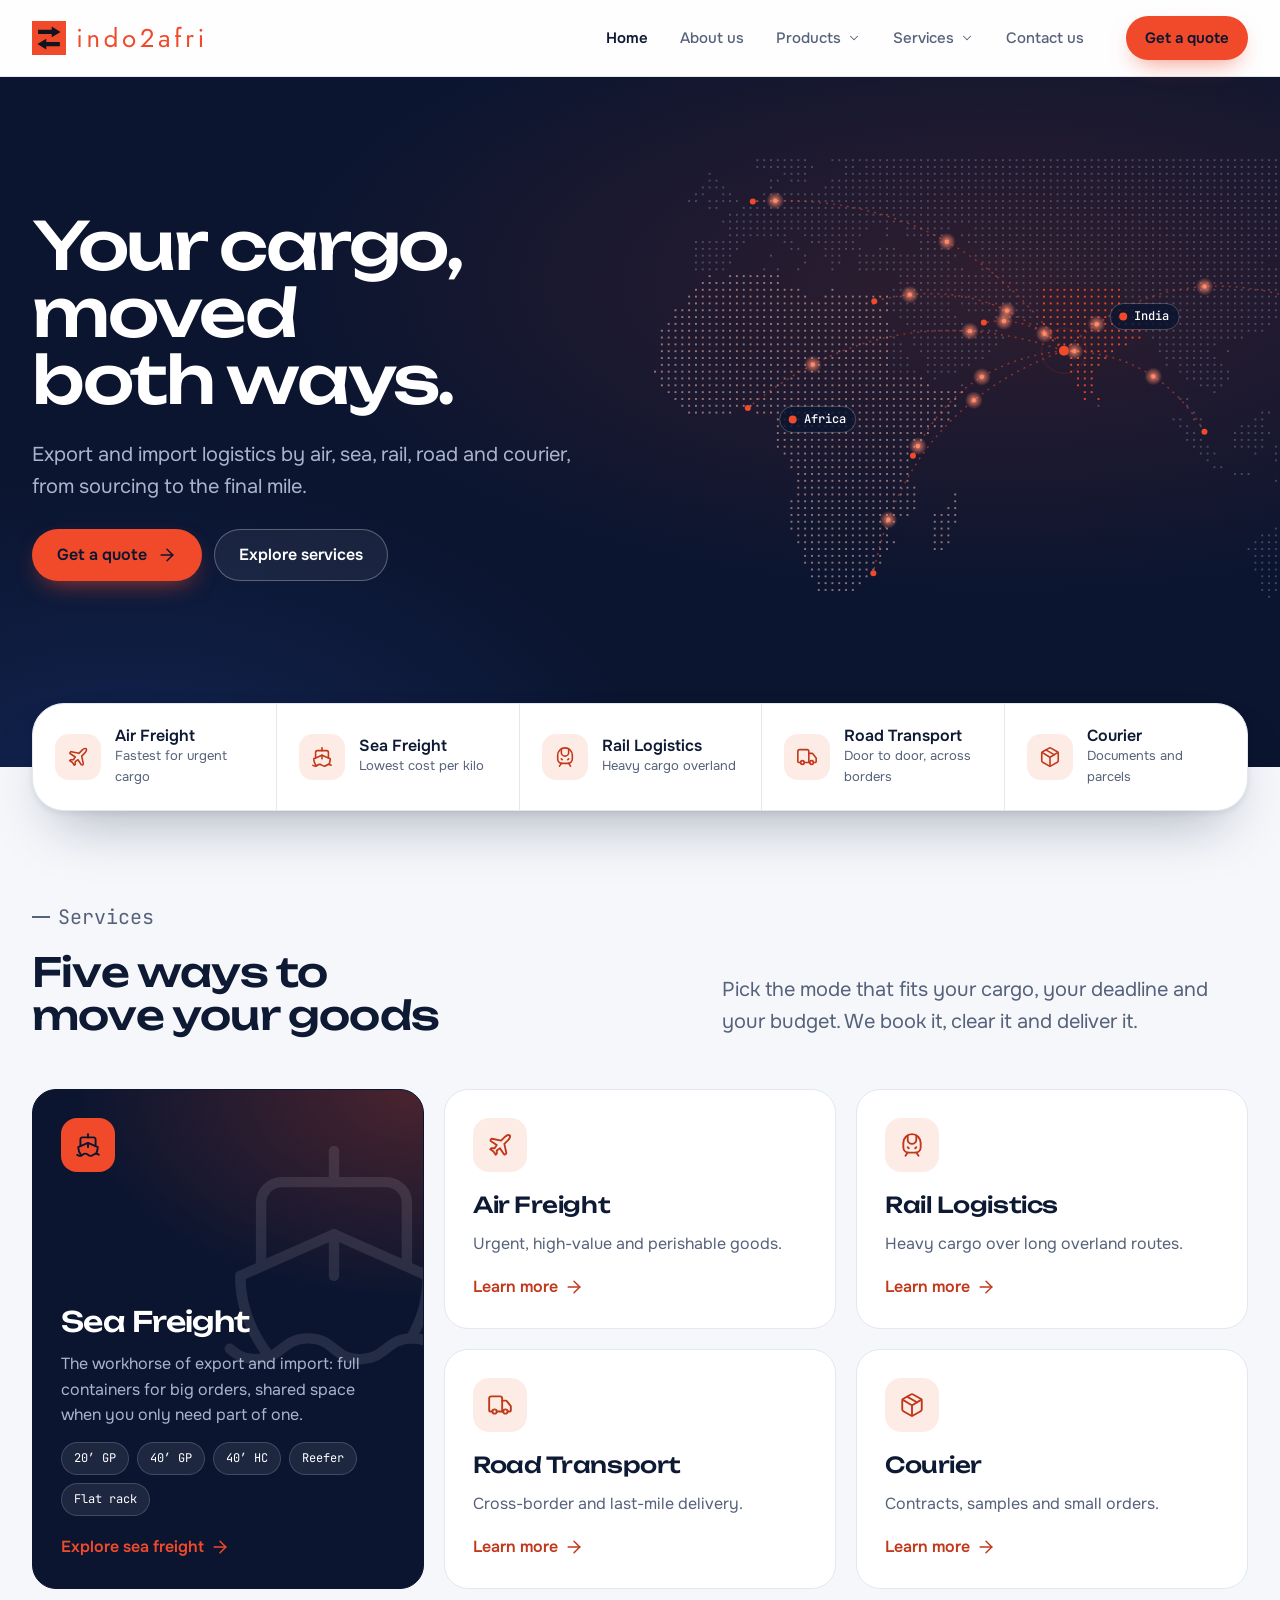
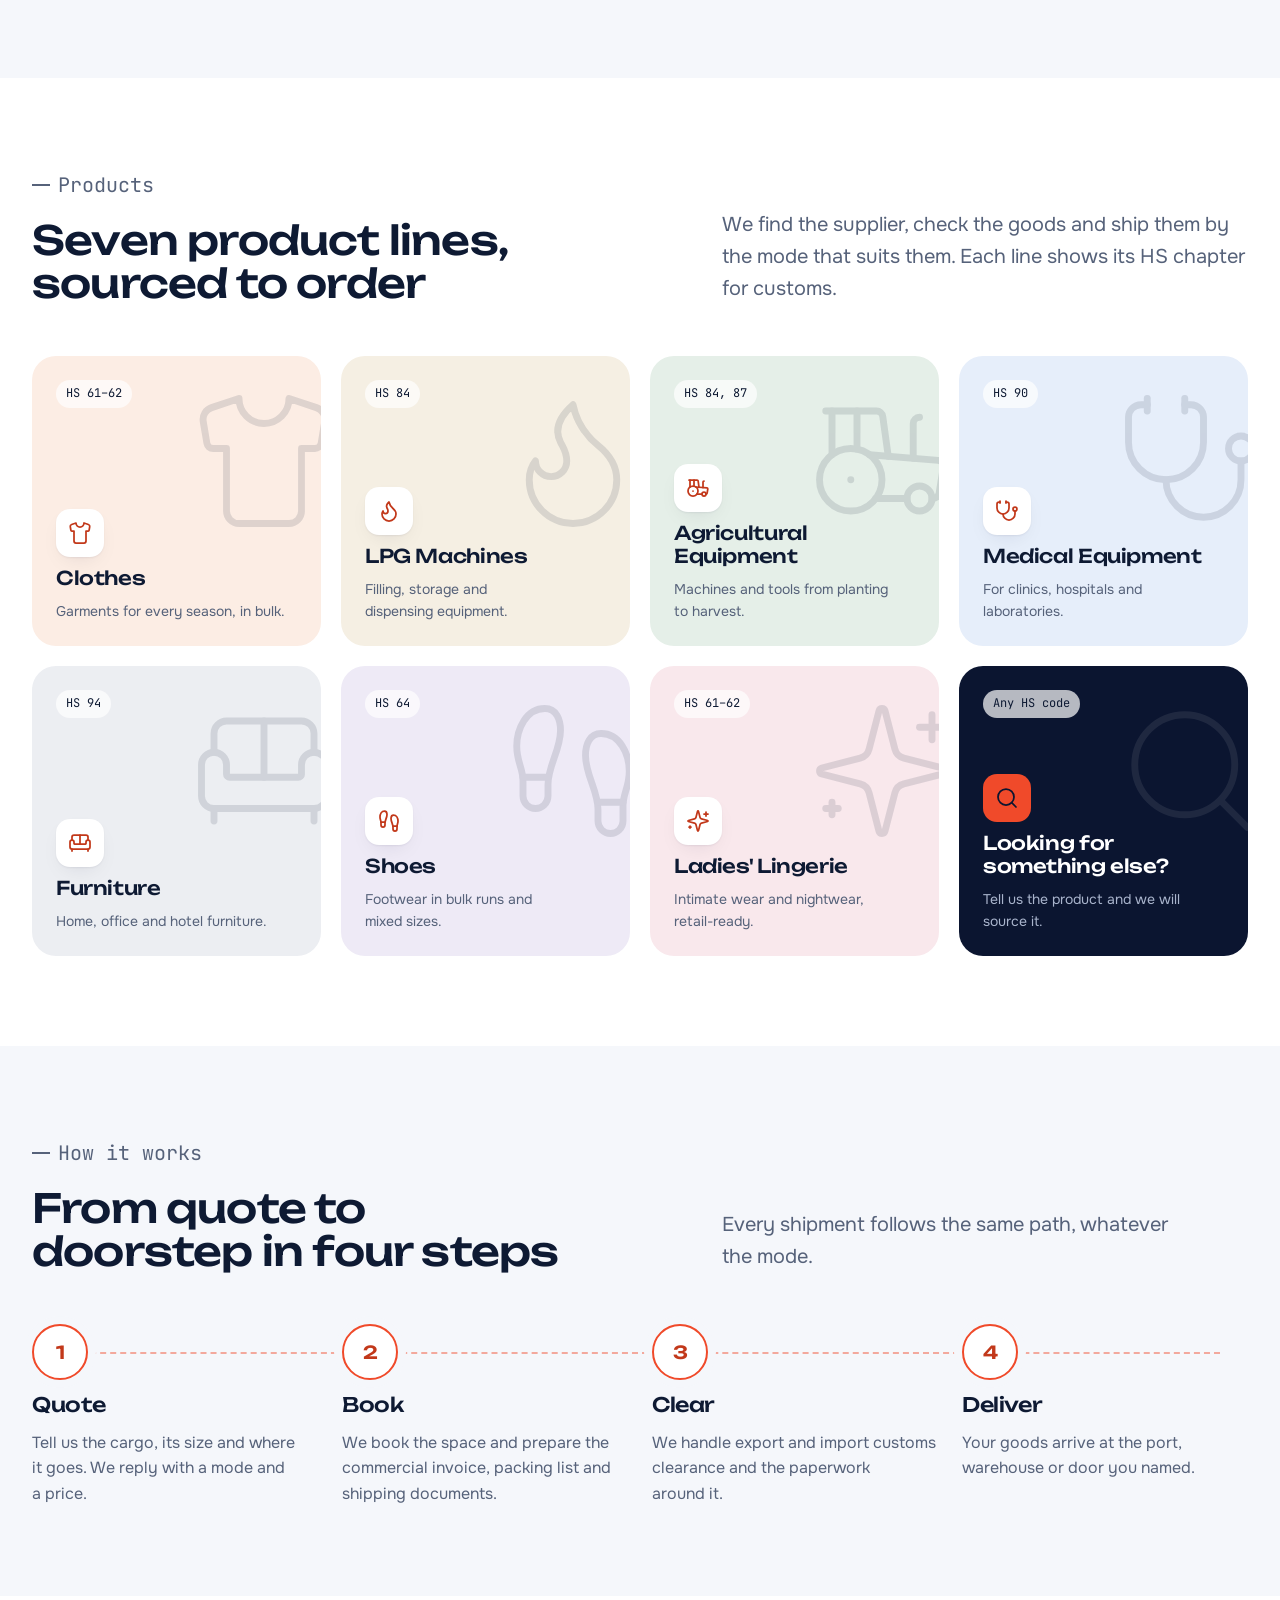
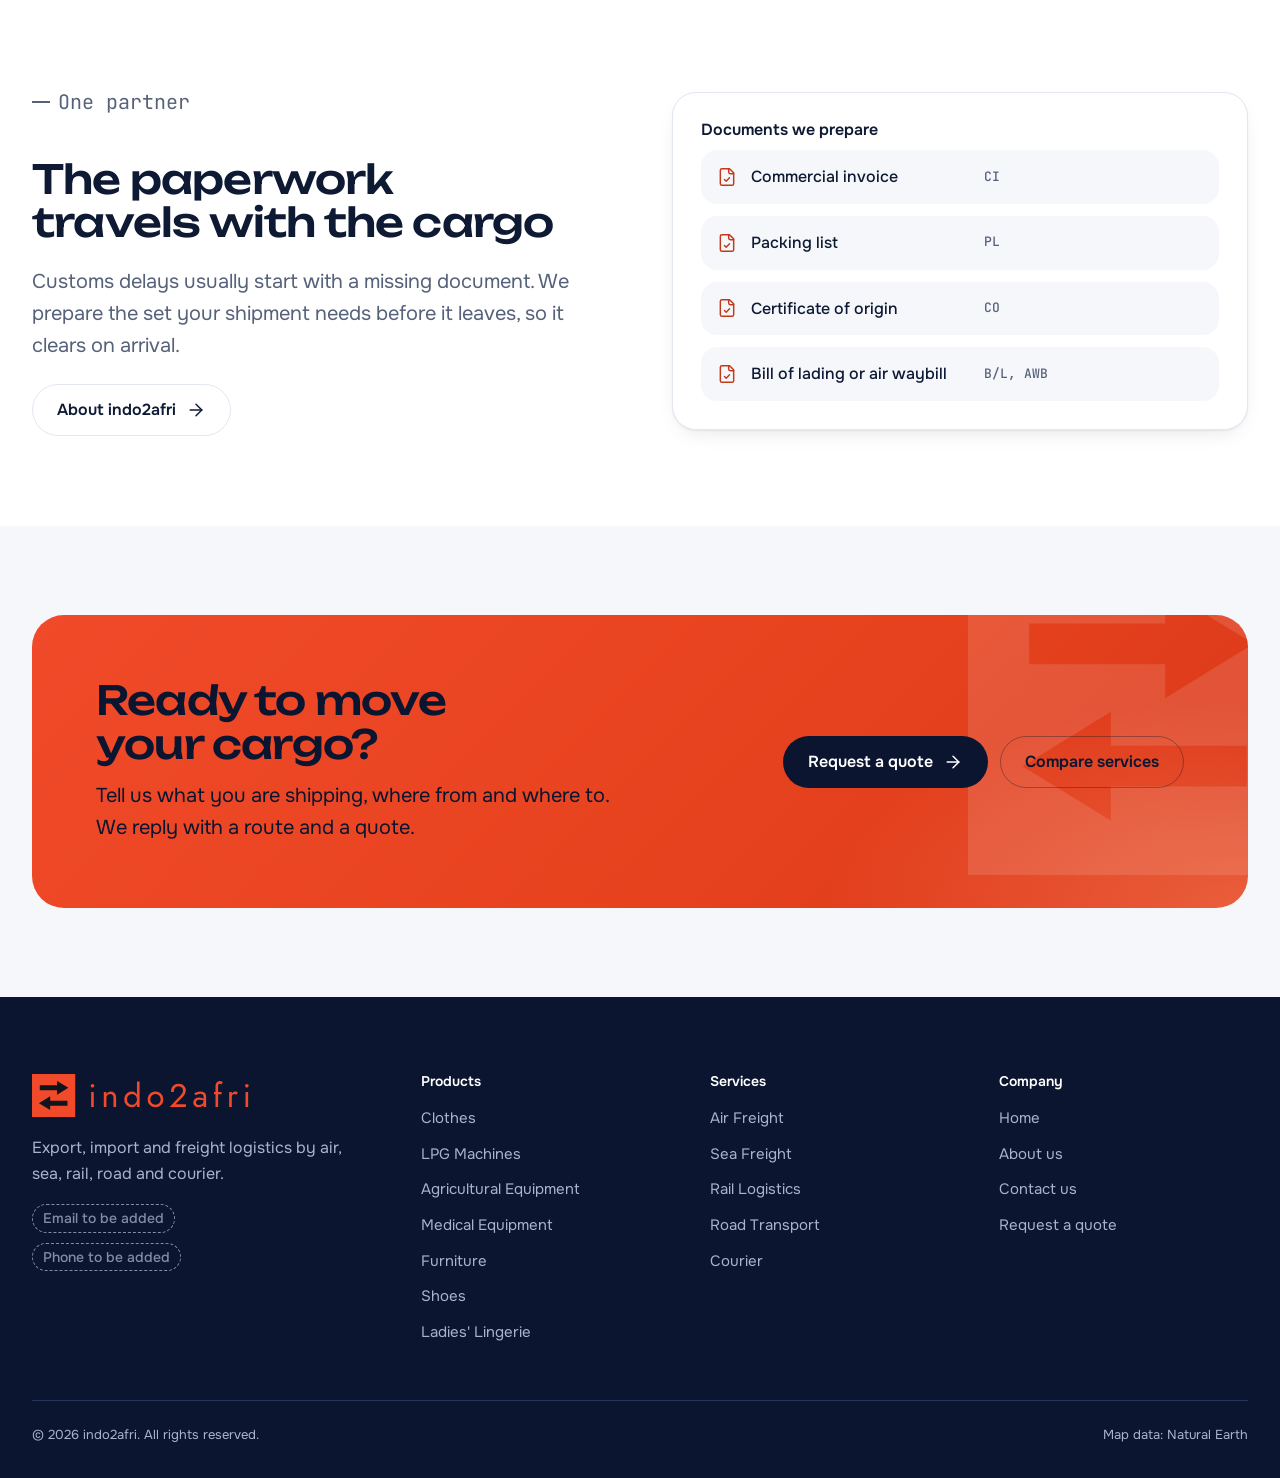
==== commit f474dd55: "Rename to indo2afri and redraw the logo in Jost Wordmark is now lowercase Jost with wide spacing, ma" ====
--- a/index.html
+++ b/index.html
@@ -3,12 +3,12 @@
 <head>
 <meta charset="utf-8">
 <meta name="viewport" content="width=device-width, initial-scale=1, viewport-fit=cover">
-<title>Indo-Afrik | Export, Import and Freight Logistics</title>
+<title>indo2afri | Export, Import and Freight Logistics</title>
 <meta name="claude:viewport-fit-sides" content="cover">
-<meta name="description" content="Indo-Afrik handles export and import logistics by air, sea, rail, road and courier, and trades clothes, LPG machines, agricultural and medical equipment, furniture, shoes and lingerie.">
+<meta name="description" content="indo2afri handles export and import logistics by air, sea, rail, road and courier, and trades clothes, LPG machines, agricultural and medical equipment, furniture, shoes and lingerie.">
 <meta name="theme-color" content="#0B1530">
-<meta property="og:title" content="Indo-Afrik | Export, Import and Freight Logistics">
-<meta property="og:description" content="Indo-Afrik handles export and import logistics by air, sea, rail, road and courier, and trades clothes, LPG machines, agricultural and medical equipment, furniture, shoes and lingerie.">
+<meta property="og:title" content="indo2afri | Export, Import and Freight Logistics">
+<meta property="og:description" content="indo2afri handles export and import logistics by air, sea, rail, road and courier, and trades clothes, LPG machines, agricultural and medical equipment, furniture, shoes and lingerie.">
 <meta property="og:image" content="assets/brand/png/logo-stacked-dark.png">
 <link rel="icon" href="favicon.ico" sizes="48x48">
 <link rel="icon" href="assets/brand/icon.svg" type="image/svg+xml">
@@ -23,7 +23,7 @@
 <a class="skip" href="#main">Skip to content</a>
 <header class="site-header">
   <div class="container">
-    <a class="brand" href="index.html" aria-label="Indo-Afrik home"><img src="assets/brand/logo-primary.svg" width="196" height="34" alt="Indo-Afrik"></a>
+    <a class="brand" href="index.html" aria-label="indo2afri home"><img src="assets/brand/logo-primary.svg" width="173" height="34" alt="indo2afri"></a>
     <nav class="nav" aria-label="Main">
       <ul class="nav__list">
         <li class="nav__item"><a class="nav__link" href="index.html" aria-current="page">Home</a></li>
@@ -169,7 +169,7 @@
       <p class="kicker">One partner</p>
       <h2 id="one-head">The paperwork travels with the cargo</h2>
       <p>Customs delays usually start with a missing document. We prepare the set your shipment needs before it leaves, so it clears on arrival.</p>
-      <div><a class="btn btn--ghost" href="about.html">About Indo-Afrik<svg class="i" viewBox="0 0 24 24" aria-hidden="true"><path d="M5 12h14" /><path d="m12 5 7 7-7 7" /></svg></a></div>
+      <div><a class="btn btn--ghost" href="about.html">About indo2afri<svg class="i" viewBox="0 0 24 24" aria-hidden="true"><path d="M5 12h14" /><path d="m12 5 7 7-7 7" /></svg></a></div>
     </div>
     <div class="doclist">
       <h3>Documents we prepare</h3>
@@ -195,7 +195,7 @@
   <div class="container">
     <div class="footer__top">
       <div class="footer__brand">
-        <a href="index.html" aria-label="Indo-Afrik home"><img src="assets/brand/logo-light.svg" width="220" height="38" alt="Indo-Afrik"></a>
+        <a href="index.html" aria-label="indo2afri home"><img src="assets/brand/logo-primary.svg" width="220" height="43" alt="indo2afri"></a>
         <p>Export, import and freight logistics by air, sea, rail, road and courier.</p>
         <ul><li><span class="todo">Email to be added</span></li><li><span class="todo">Phone to be added</span></li></ul>
       </div>
@@ -204,7 +204,7 @@
       <div><h2>Company</h2><ul><li><a href="index.html">Home</a></li><li><a href="about.html">About us</a></li><li><a href="contact.html">Contact us</a></li><li><a href="contact.html">Request a quote</a></li></ul></div>
     </div>
     <div class="footer__bottom">
-      <p>&copy; 2026 Indo-Afrik. All rights reserved.</p>
+      <p>&copy; 2026 indo2afri. All rights reserved.</p>
       <p>Map data: Natural Earth</p>
     </div>
   </div>
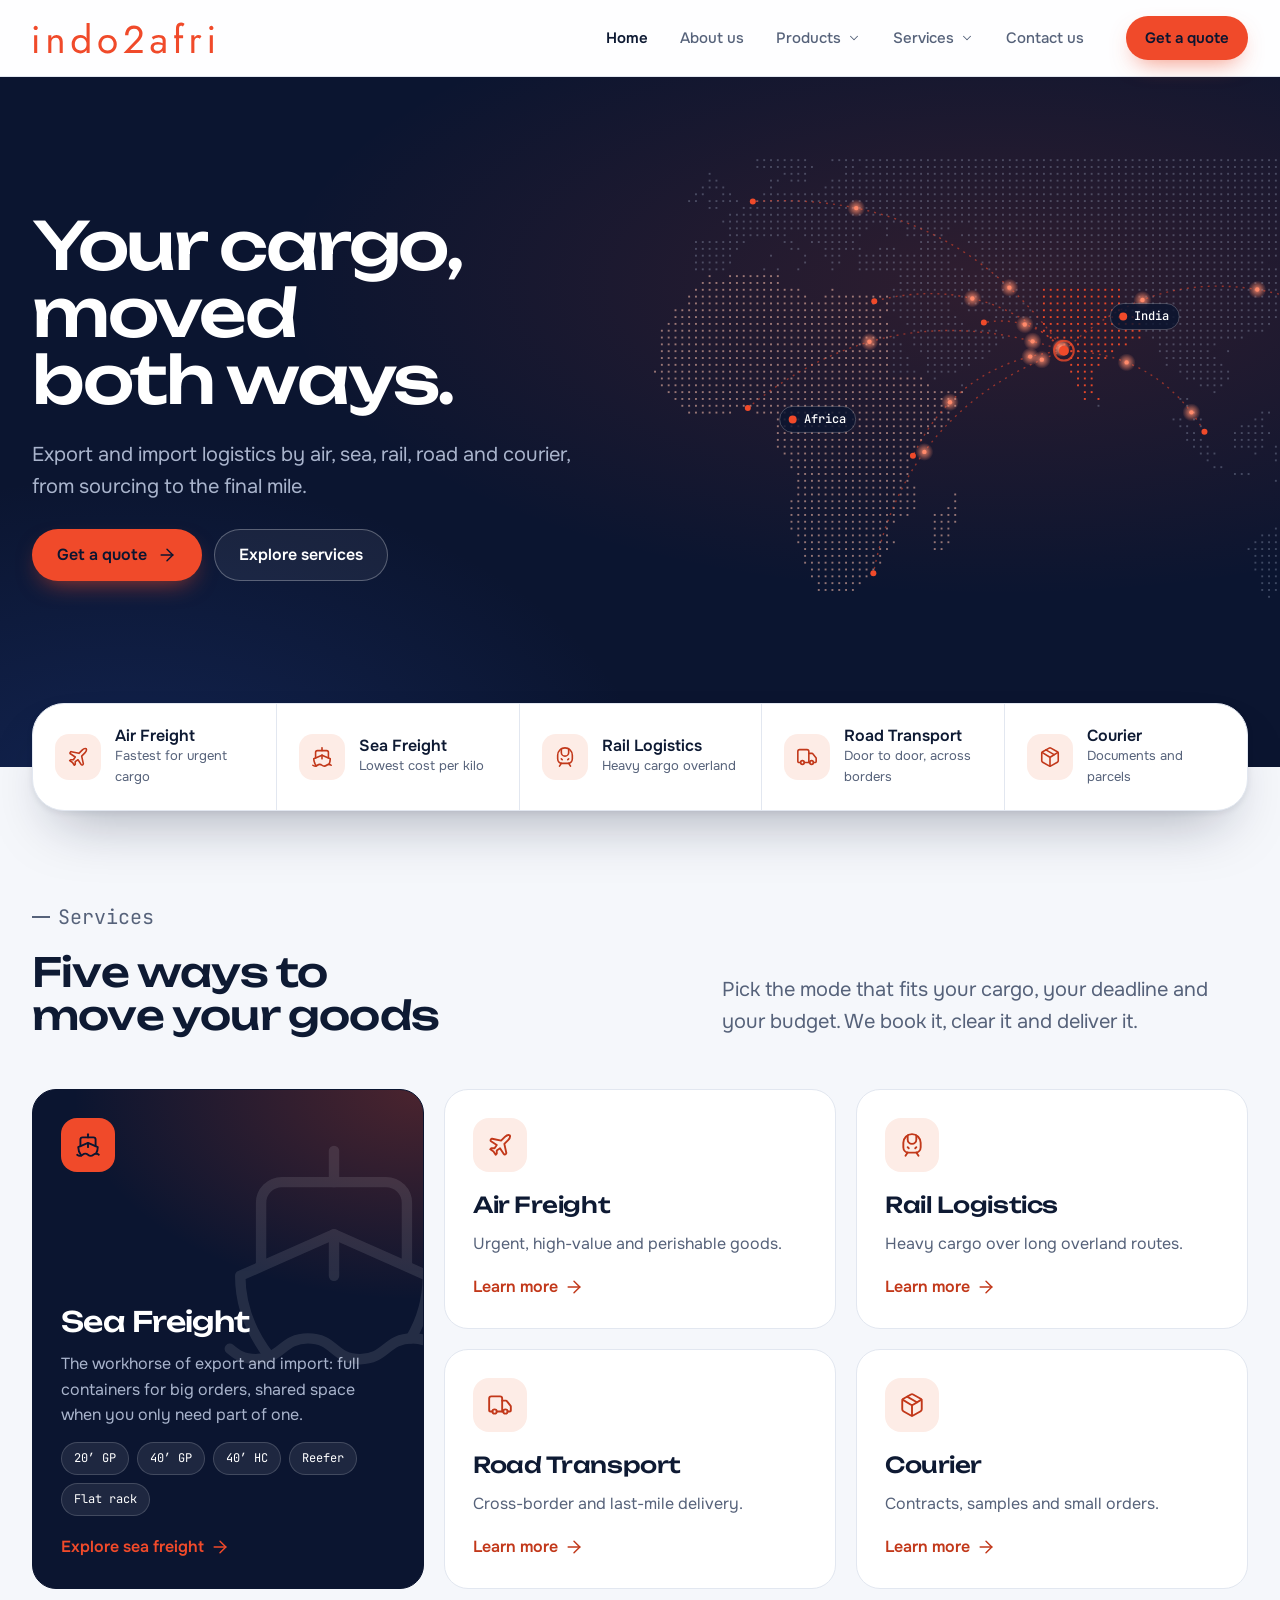
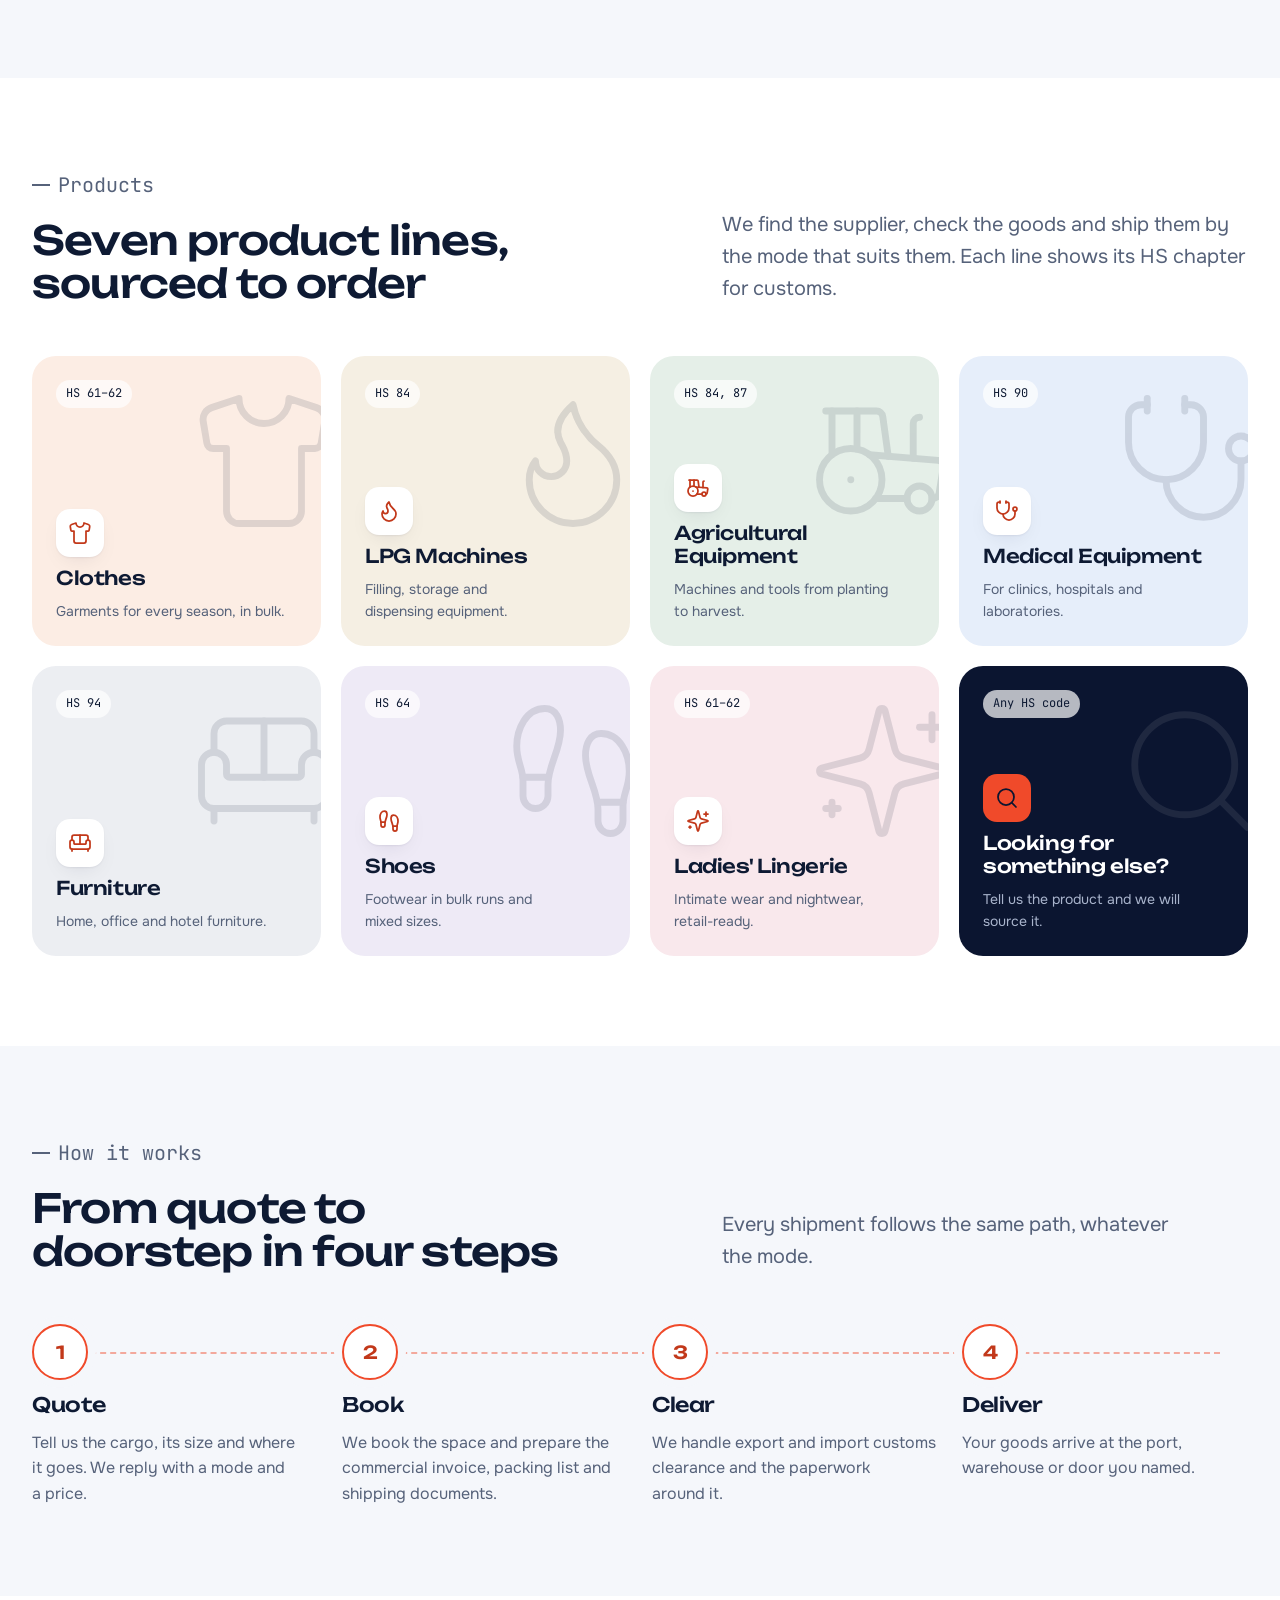
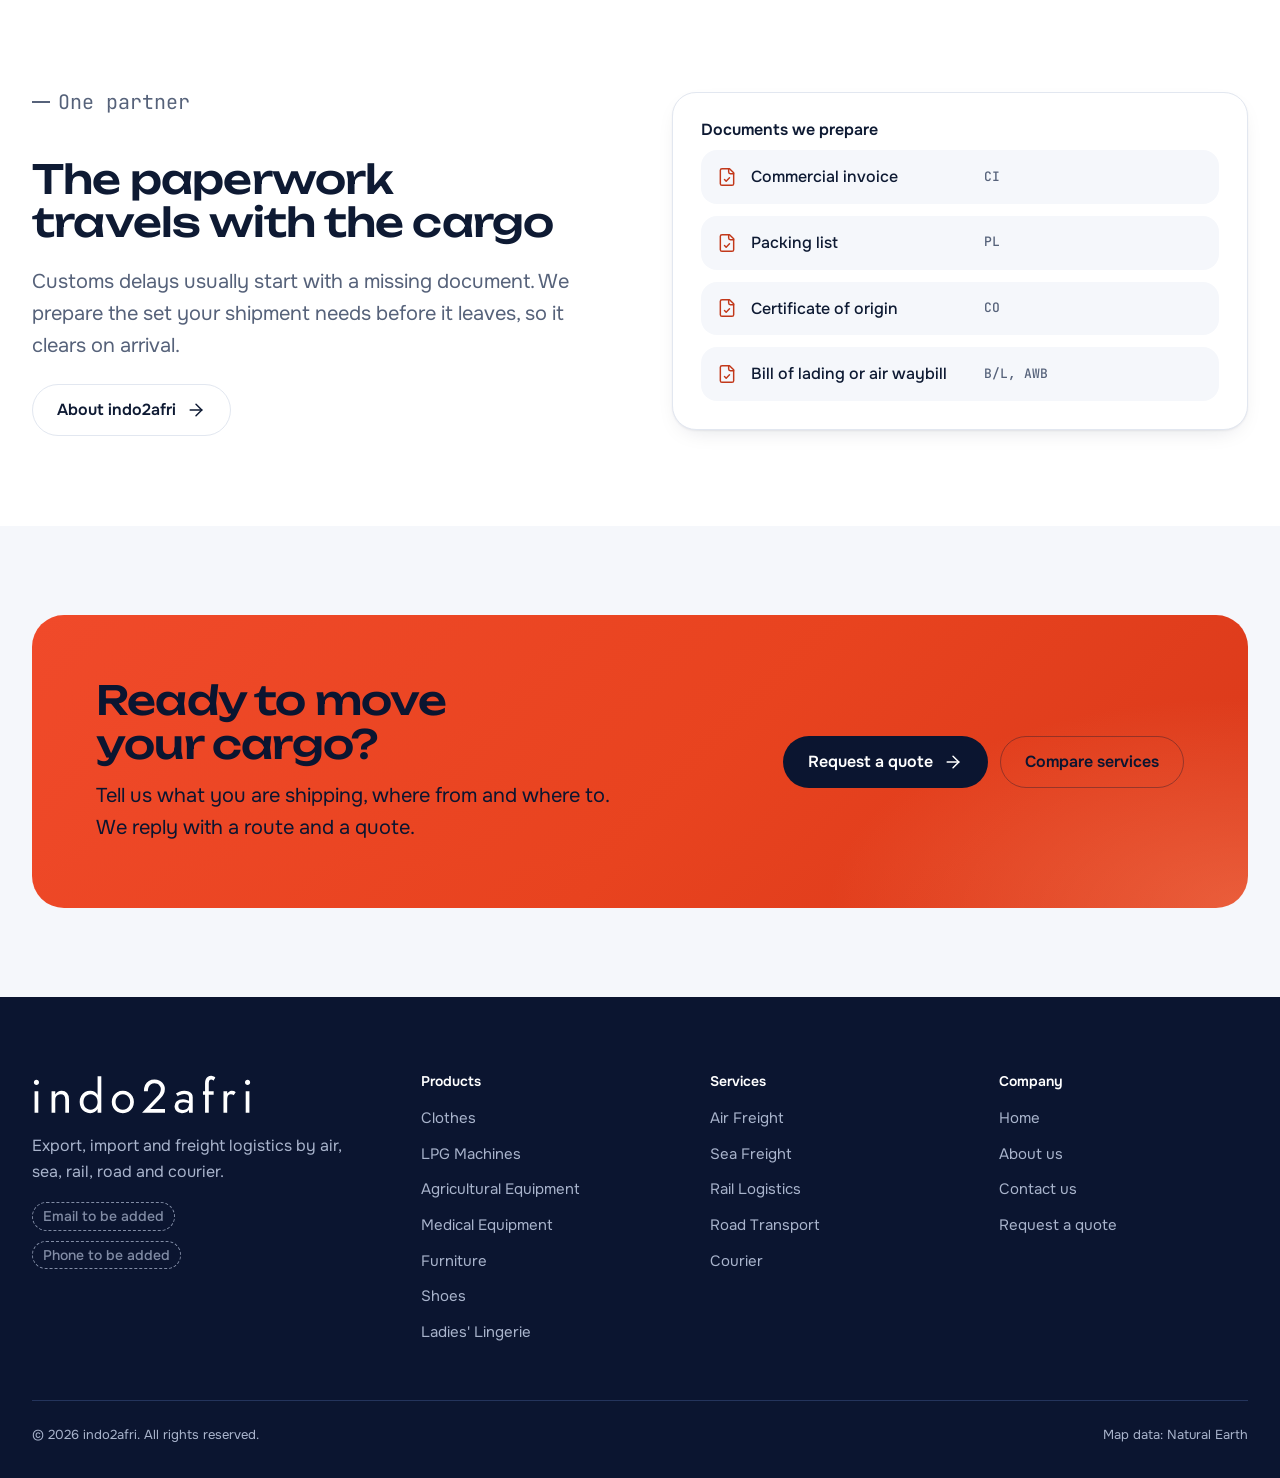
==== commit 322f2e49: "Use the client's indo2afri logos and favicon Header uses the orange wordmark, footer the white one, " ====
--- a/index.html
+++ b/index.html
@@ -9,7 +9,7 @@
 <meta name="theme-color" content="#0B1530">
 <meta property="og:title" content="indo2afri | Export, Import and Freight Logistics">
 <meta property="og:description" content="indo2afri handles export and import logistics by air, sea, rail, road and courier, and trades clothes, LPG machines, agricultural and medical equipment, furniture, shoes and lingerie.">
-<meta property="og:image" content="assets/brand/png/logo-stacked-dark.png">
+<meta property="og:image" content="assets/brand/png/icon-512.png">
 <link rel="icon" href="favicon.ico" sizes="48x48">
 <link rel="icon" href="assets/brand/icon.svg" type="image/svg+xml">
 <link rel="apple-touch-icon" href="assets/brand/png/apple-touch-icon.png">
@@ -23,7 +23,7 @@
 <a class="skip" href="#main">Skip to content</a>
 <header class="site-header">
   <div class="container">
-    <a class="brand" href="index.html" aria-label="indo2afri home"><img src="assets/brand/logo-primary.svg" width="173" height="34" alt="indo2afri"></a>
+    <a class="brand" href="index.html" aria-label="indo2afri home"><img src="assets/brand/logo-primary.svg" width="183" height="34" alt="indo2afri"></a>
     <nav class="nav" aria-label="Main">
       <ul class="nav__list">
         <li class="nav__item"><a class="nav__link" href="index.html" aria-current="page">Home</a></li>
@@ -184,7 +184,6 @@
 <section class="section">
   <div class="container">
     <div class="cta">
-      <img class="cta__mark" src="assets/brand/mark-mono-white.svg" width="100" height="100" alt="">
       <div><h2>Ready to move your cargo?</h2><p>Tell us what you are shipping, where from and where to. We reply with a route and a quote.</p></div>
       <div class="actions"><a class="btn btn--dark" href="contact.html">Request a quote<svg class="i" viewBox="0 0 24 24" aria-hidden="true"><path d="M5 12h14" /><path d="m12 5 7 7-7 7" /></svg></a><a class="btn btn--line" href="services.html">Compare services</a></div>
     </div>
@@ -195,7 +194,7 @@
   <div class="container">
     <div class="footer__top">
       <div class="footer__brand">
-        <a href="index.html" aria-label="indo2afri home"><img src="assets/brand/logo-primary.svg" width="220" height="43" alt="indo2afri"></a>
+        <a href="index.html" aria-label="indo2afri home"><img src="assets/brand/logo-white.svg" width="200" height="37" alt="indo2afri"></a>
         <p>Export, import and freight logistics by air, sea, rail, road and courier.</p>
         <ul><li><span class="todo">Email to be added</span></li><li><span class="todo">Phone to be added</span></li></ul>
       </div>
--- a/assets/css/style.css
+++ b/assets/css/style.css
@@ -257,7 +257,6 @@
 .cta .btn--dark:hover { background: var(--navy-2); }
 .cta .btn--line { border-color: rgb(11 21 48 / 0.35); color: var(--navy); }
 .cta .btn--line:hover { border-color: var(--navy); background: rgb(255 255 255 / 0.15); }
-.cta__mark { position: absolute; right: -60px; top: -80px; z-index: -1; width: 340px; opacity: 0.12; }
 @media (max-width: 52rem) { .cta { grid-template-columns: minmax(0, 1fr); } .cta .actions { justify-content: flex-start; } }
 
 /* ---------- inner page hero ---------- */
